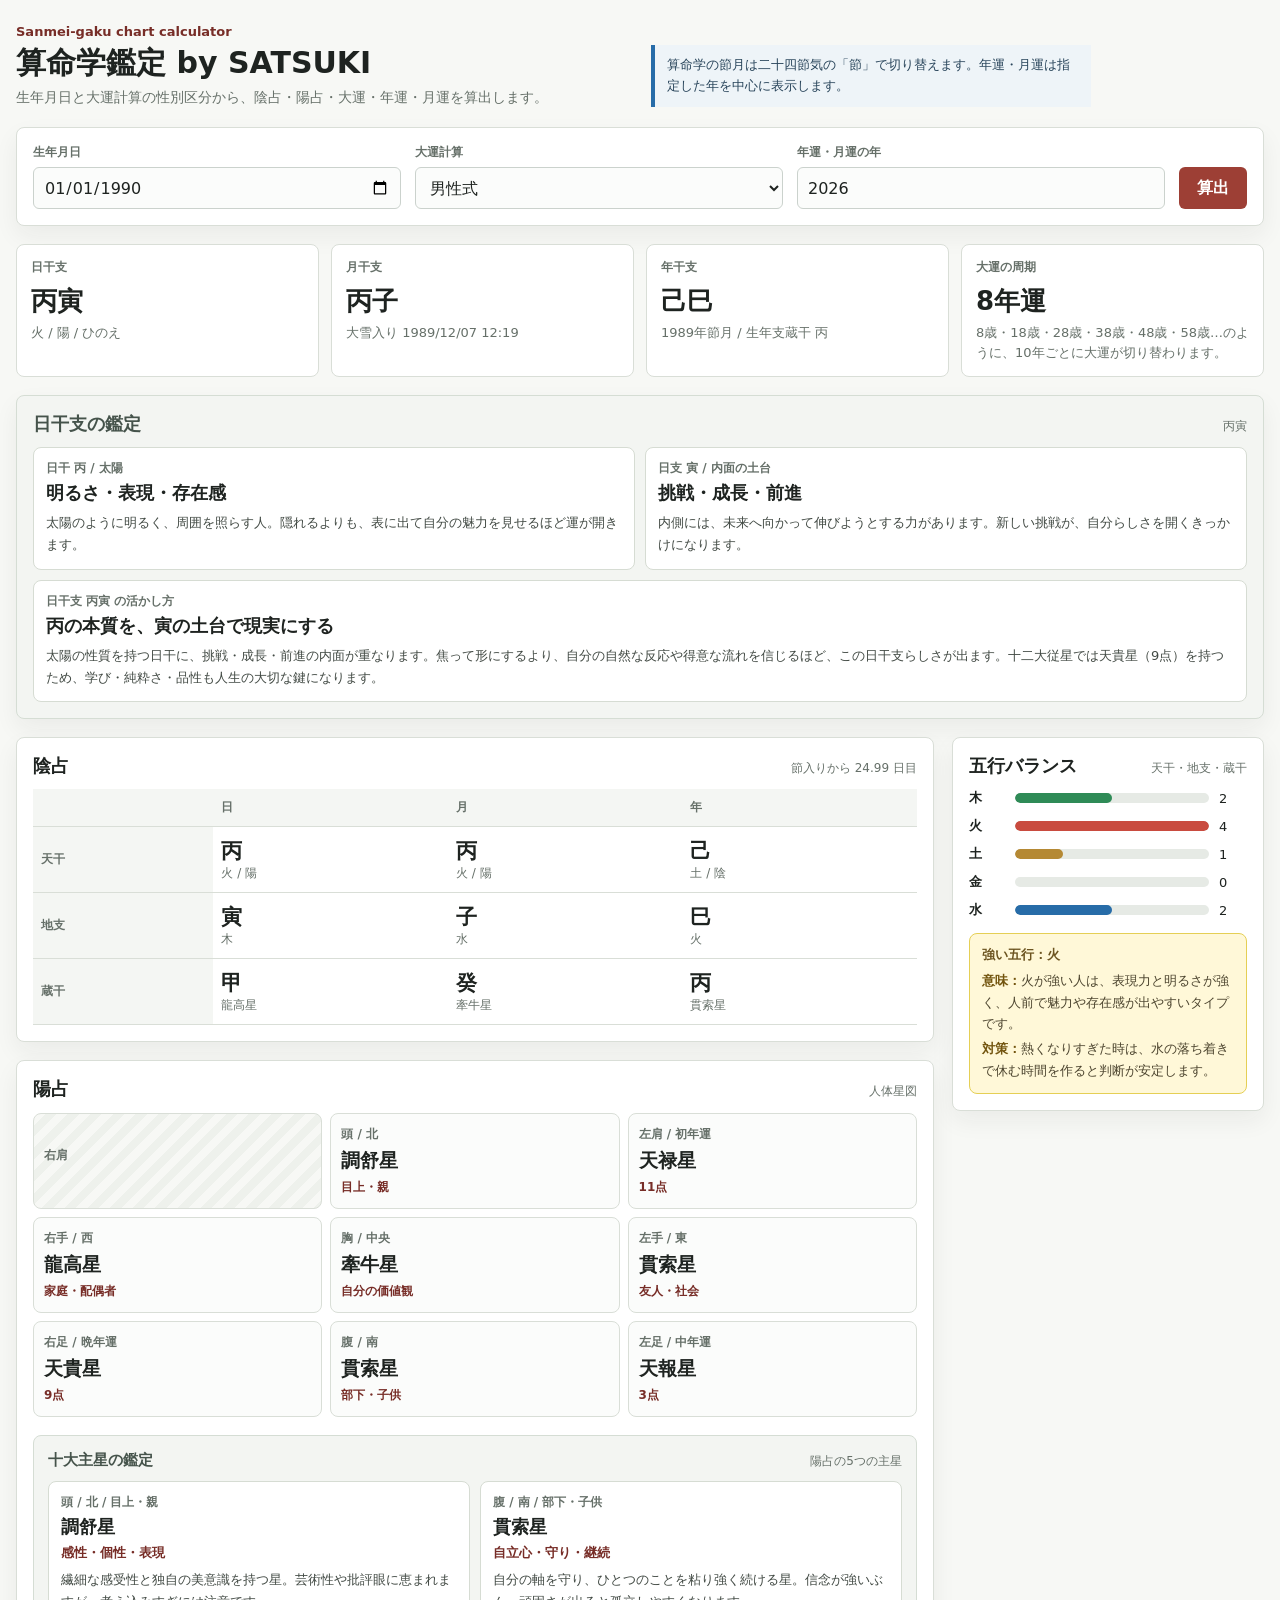
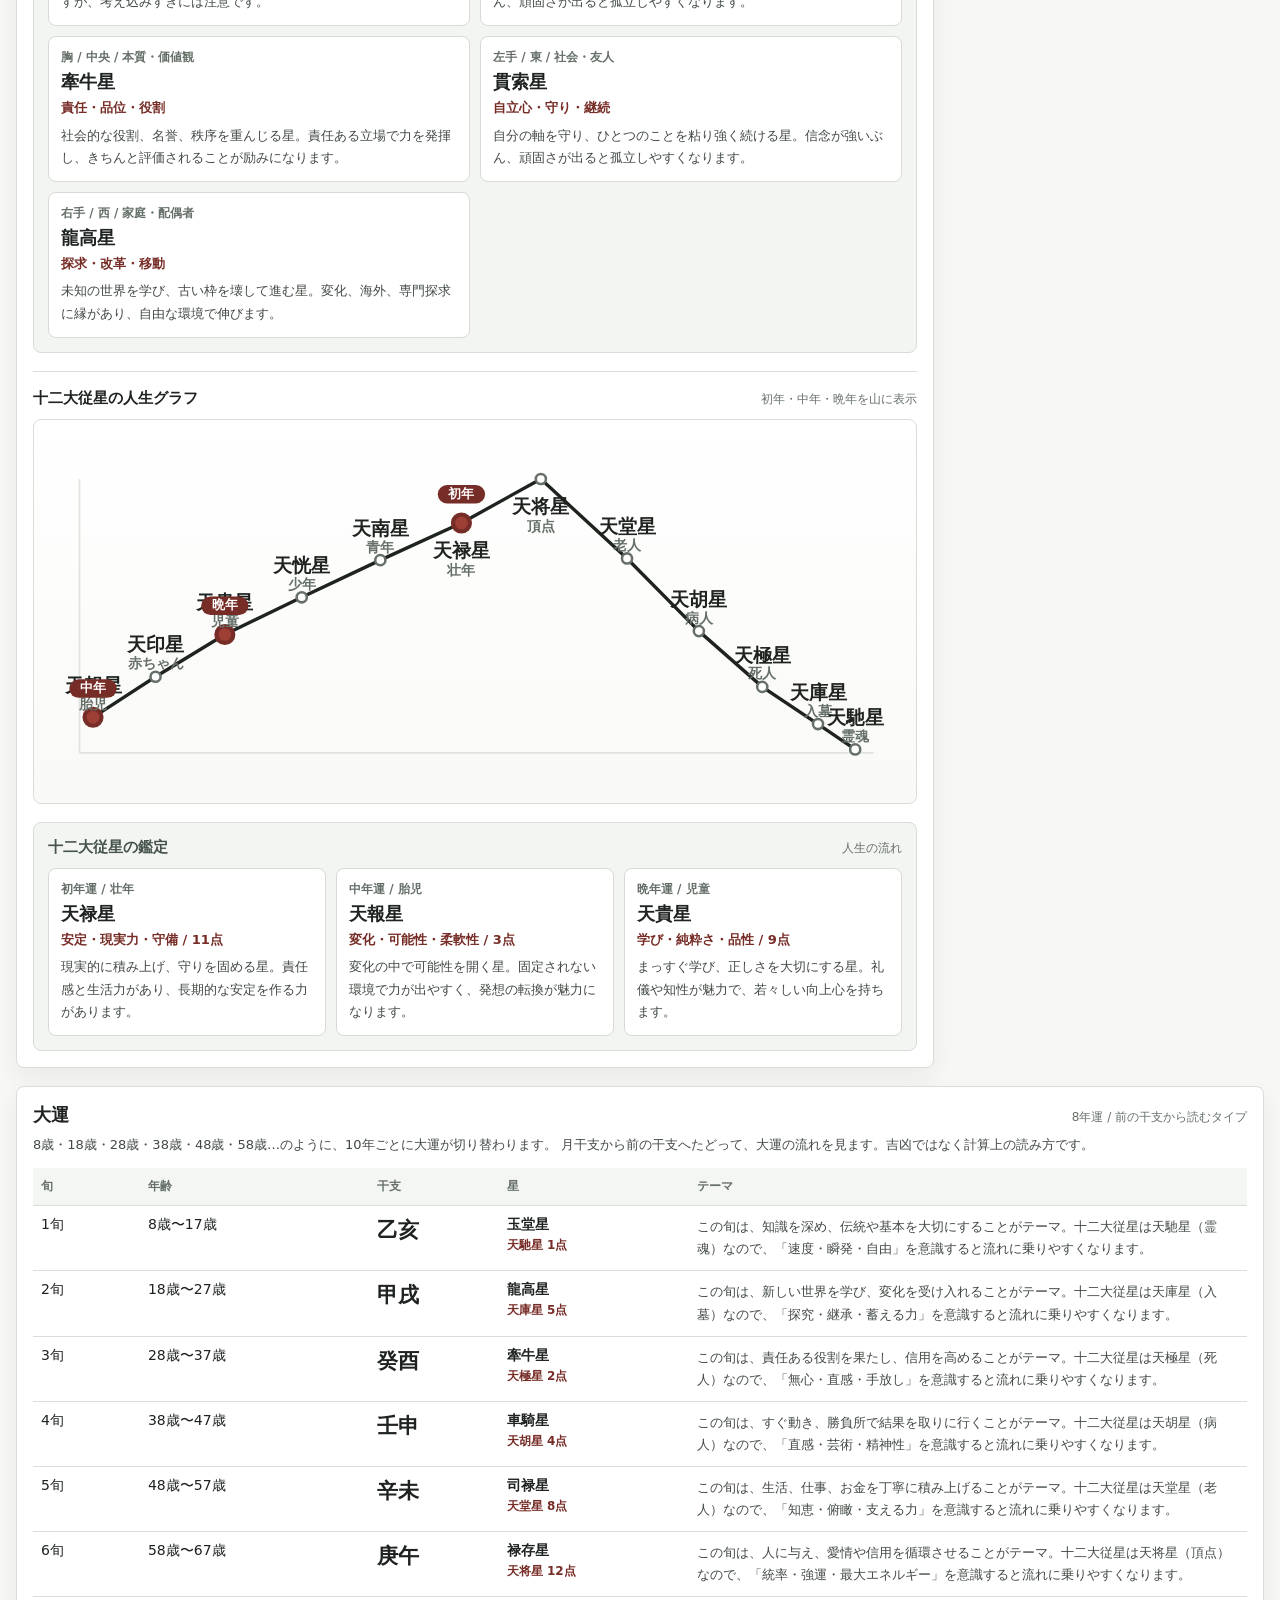
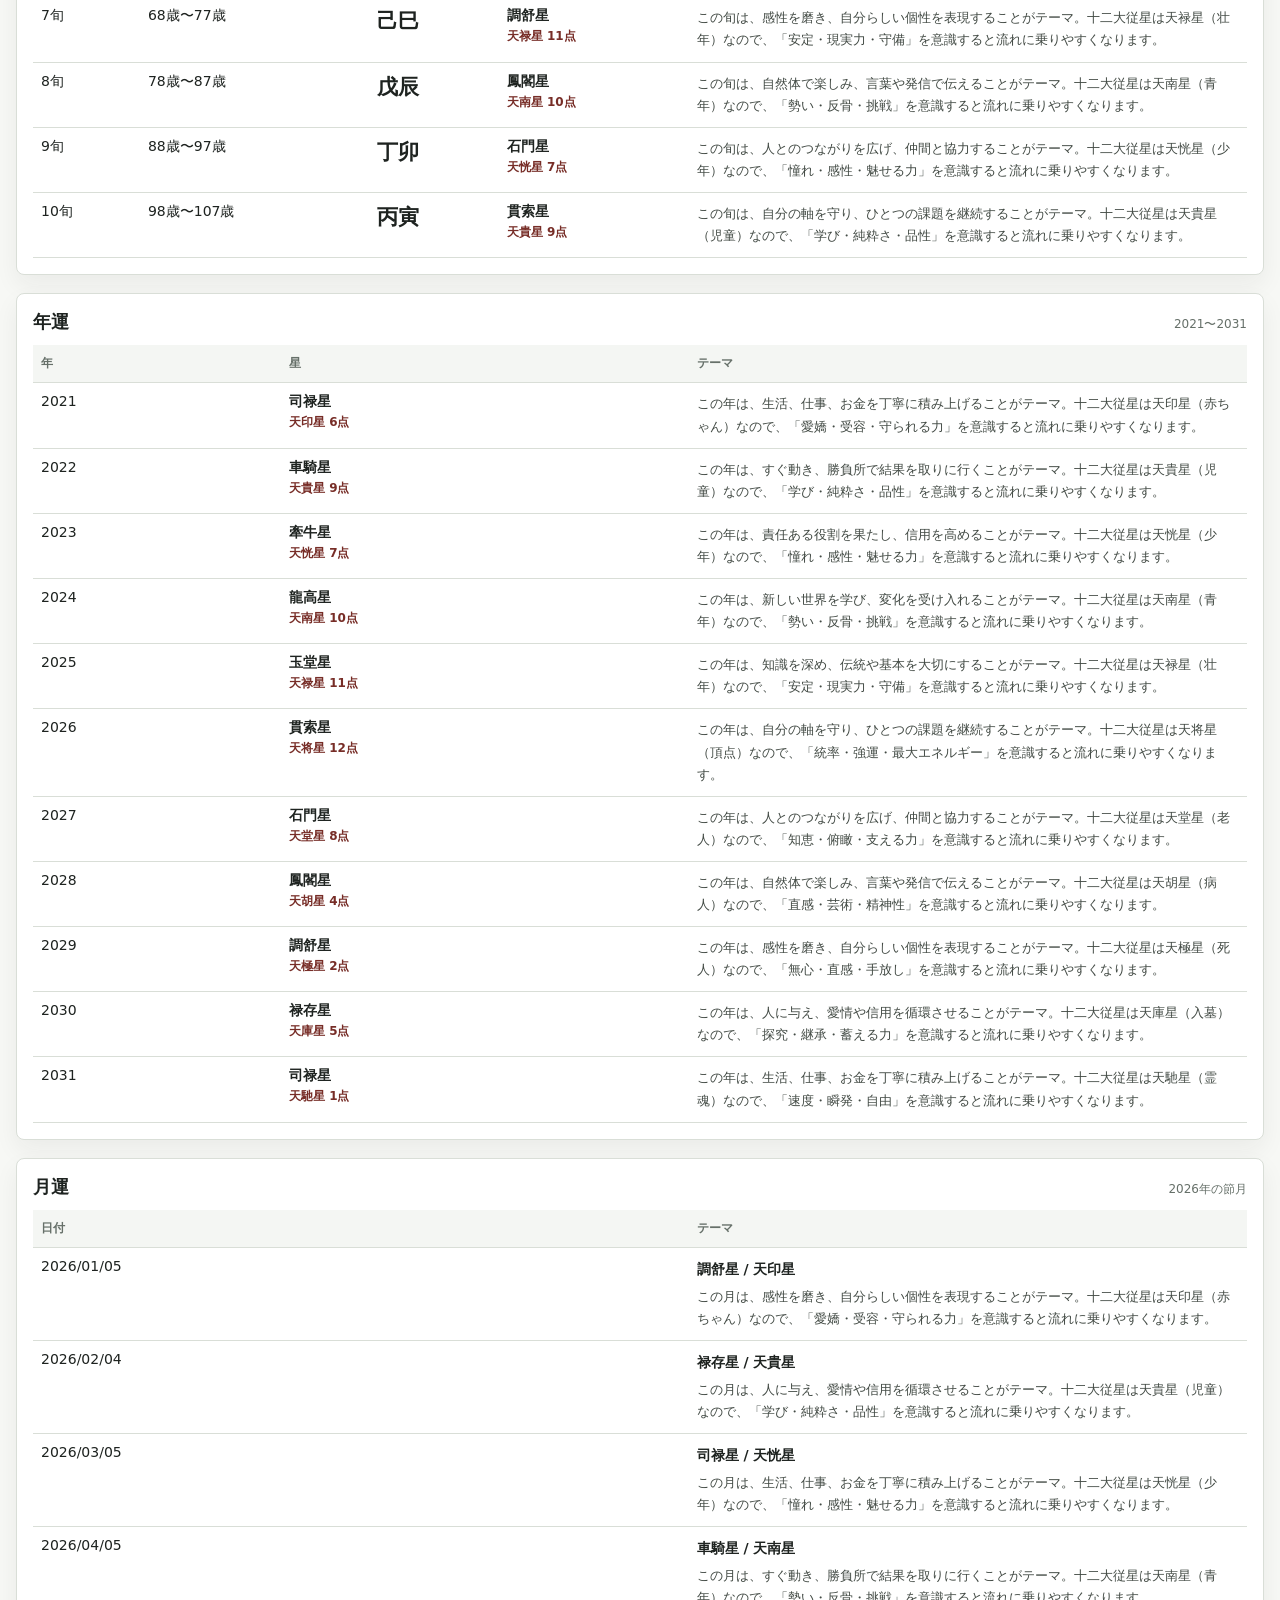
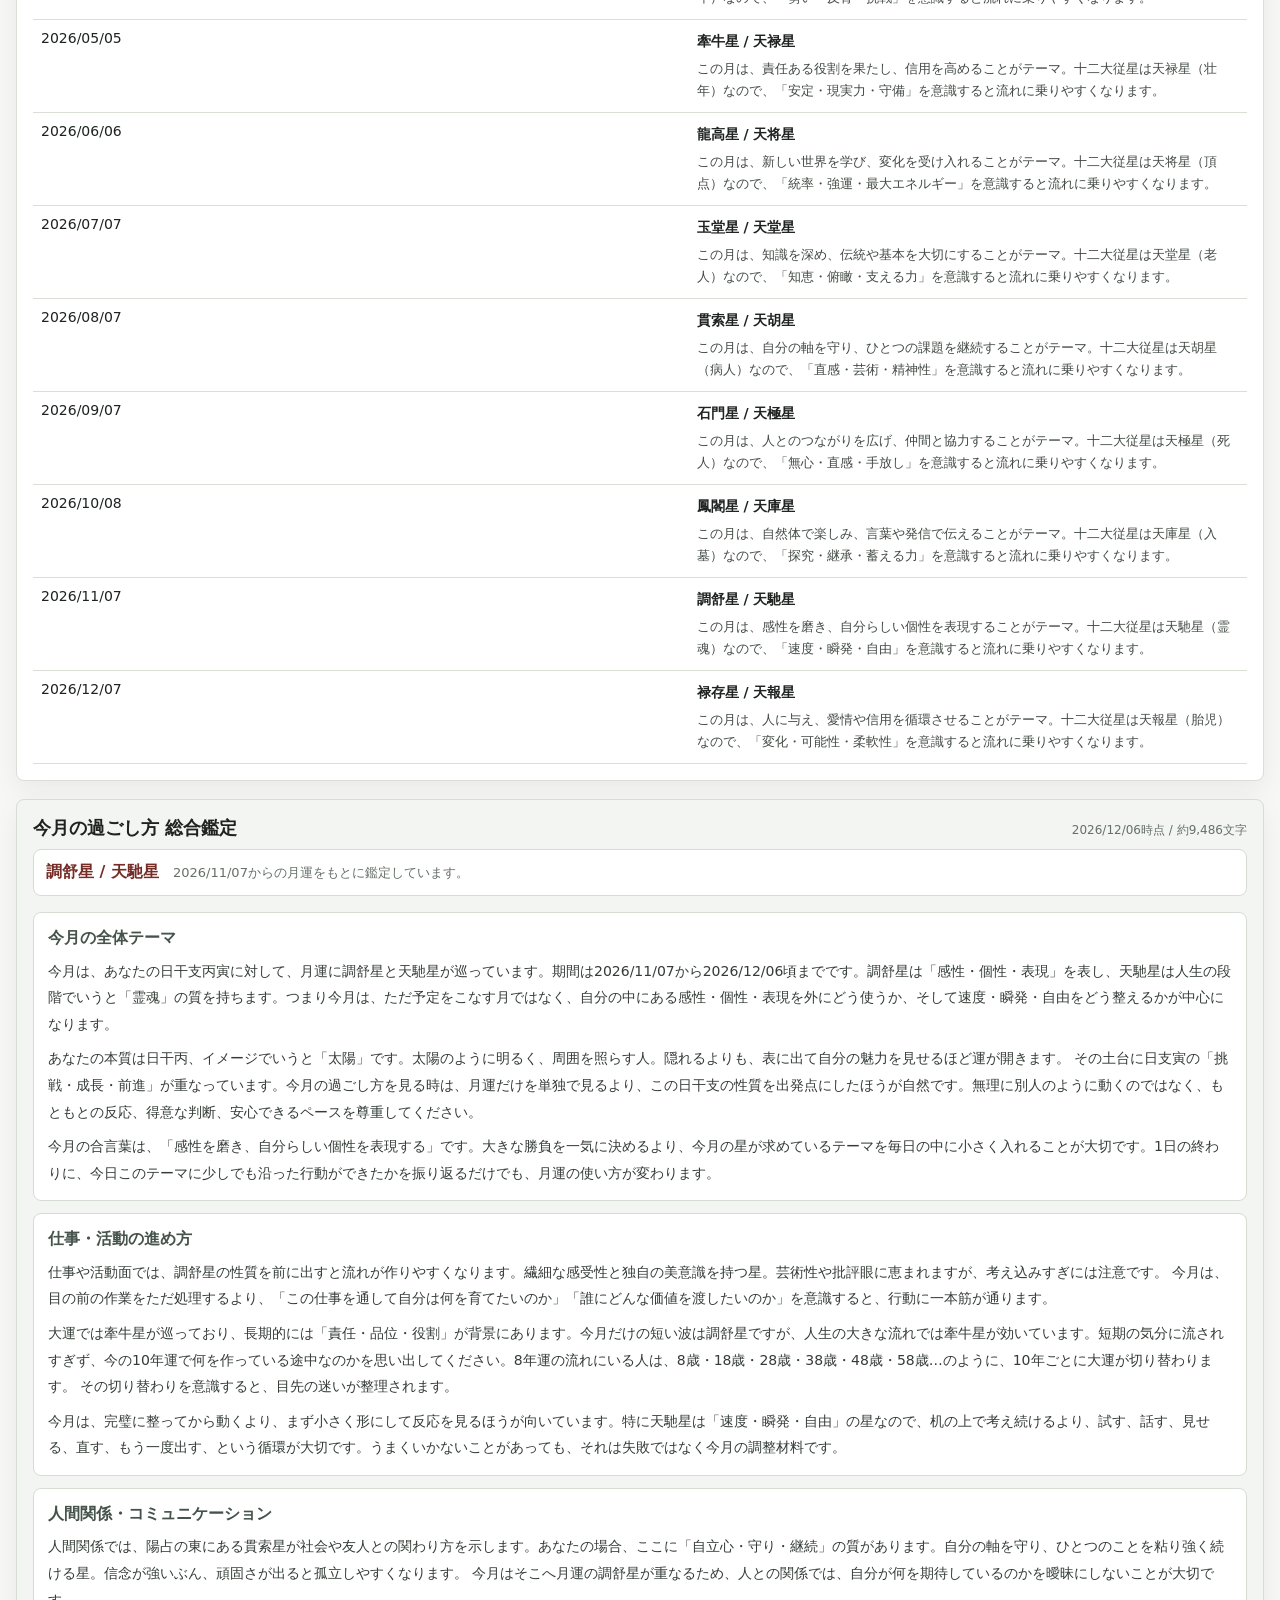
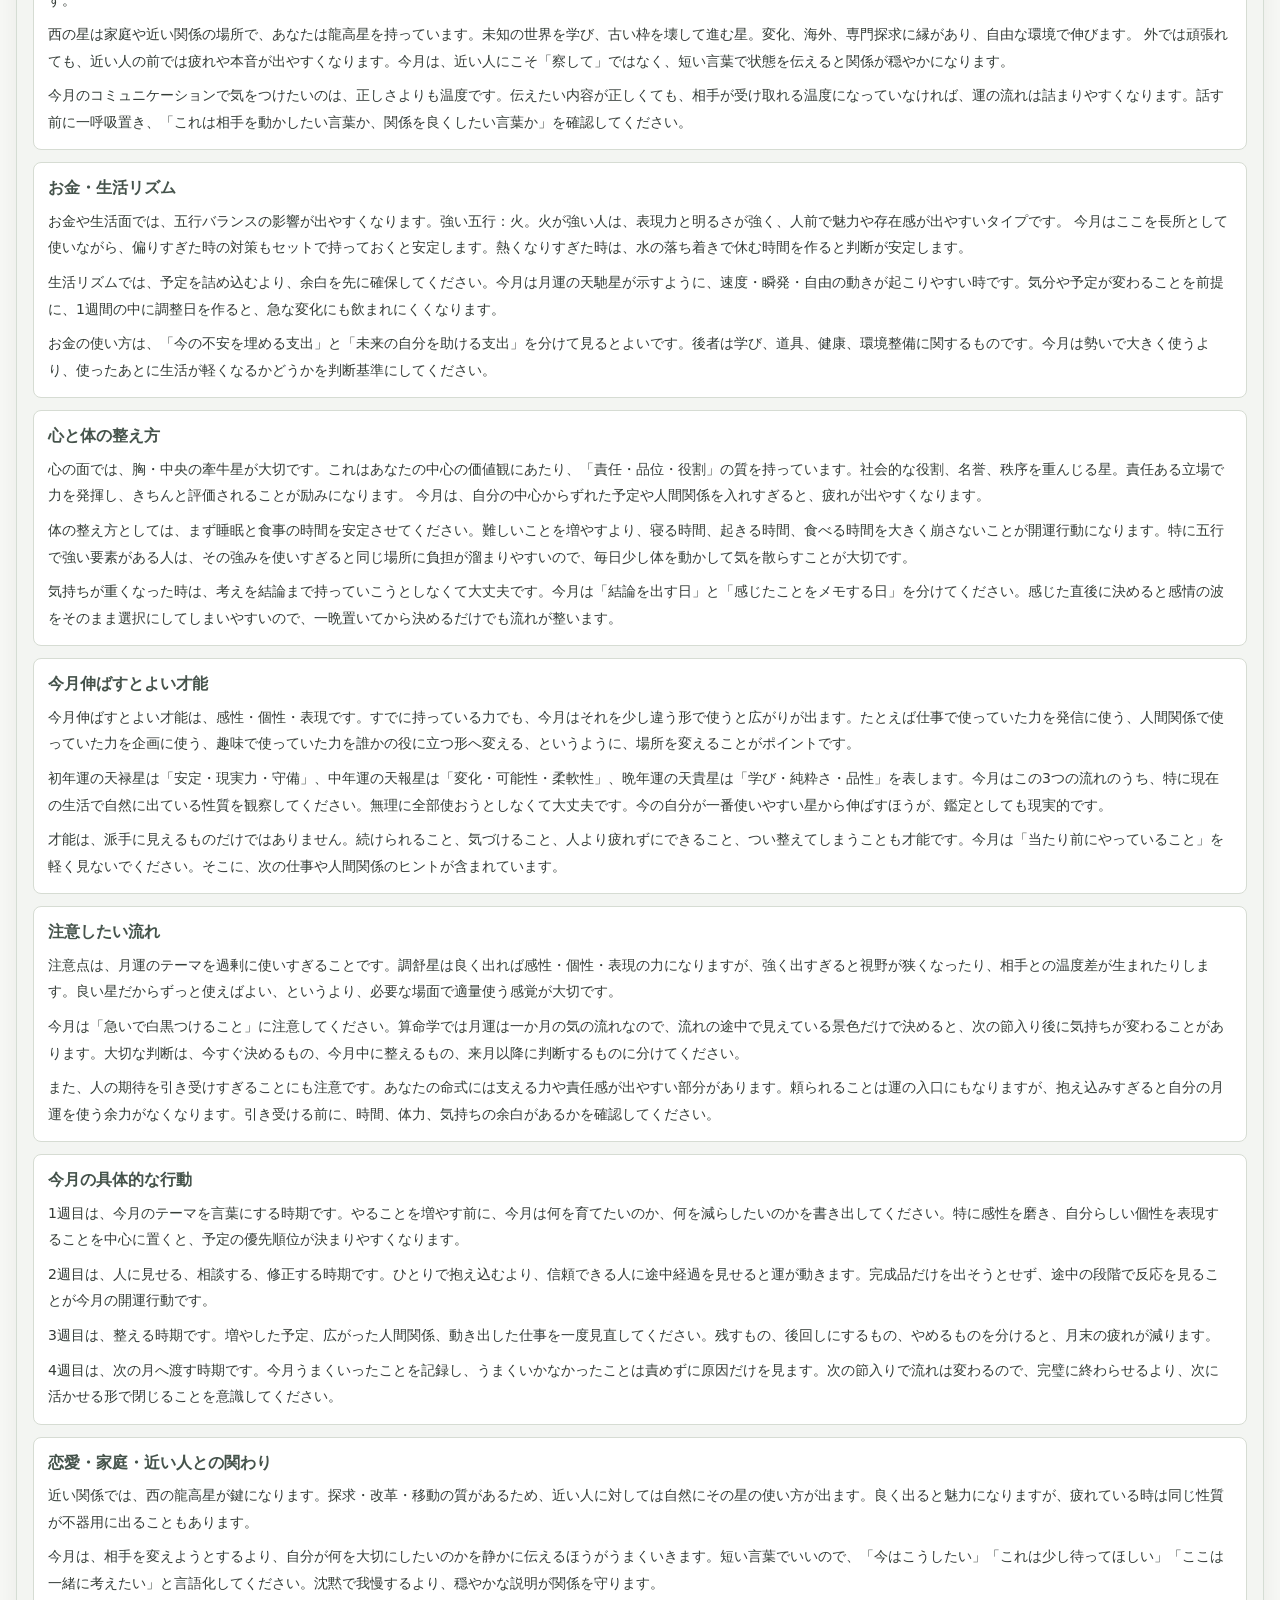
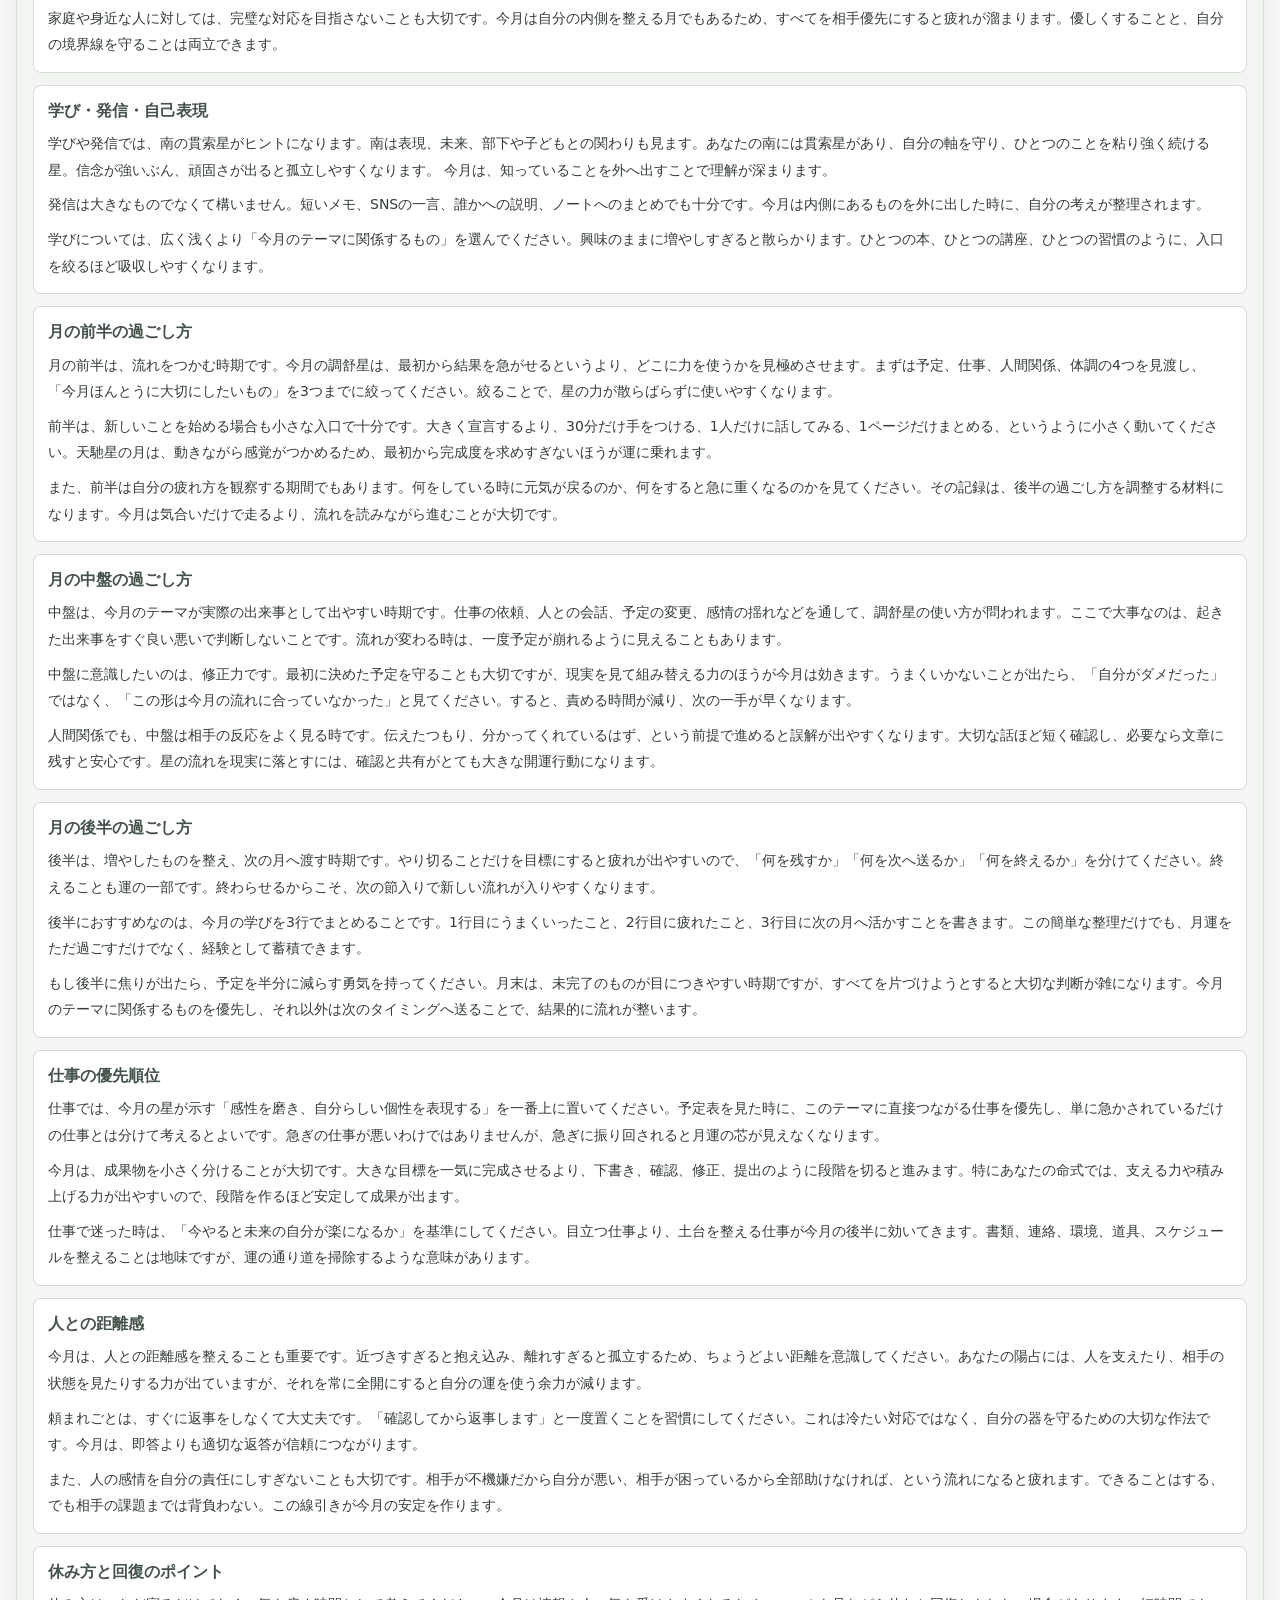
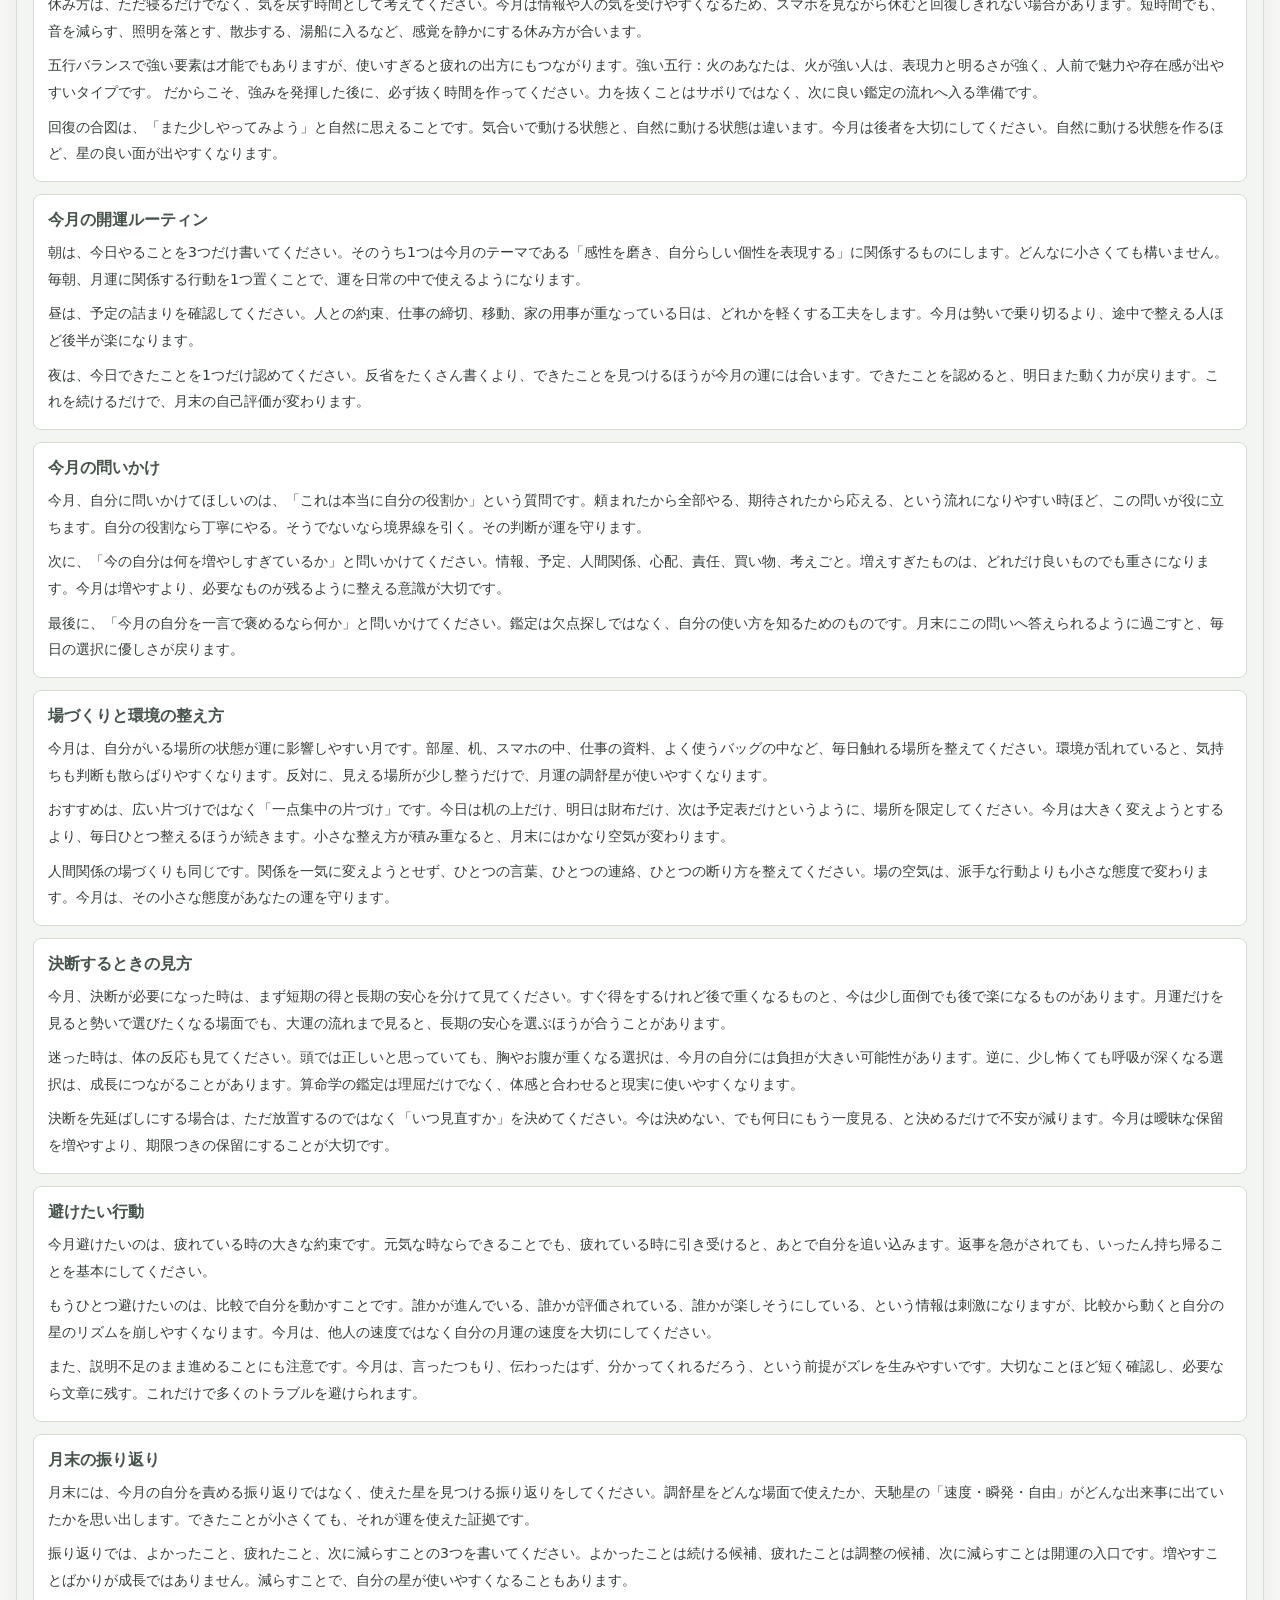
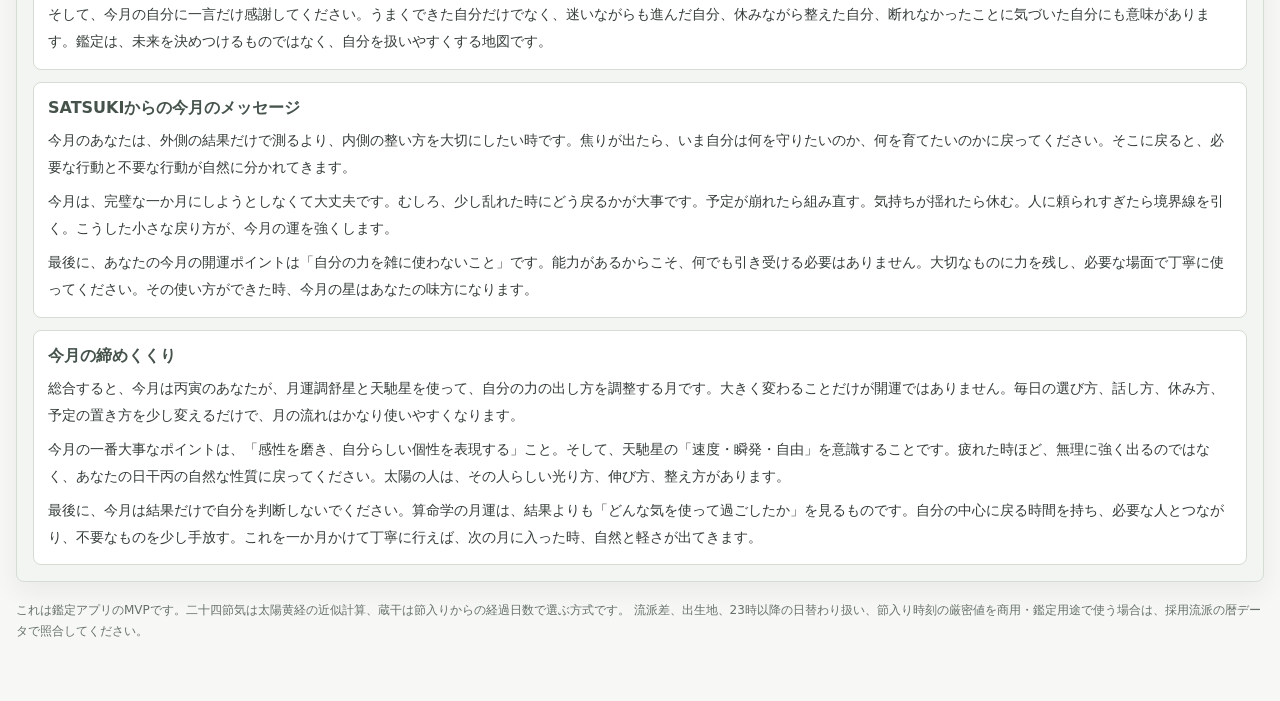
==== index.html @ 043b84ba "Add files via upload" ====
<!doctype html>
<html lang="ja">
<head>
  <meta charset="utf-8">
  <meta name="viewport" content="width=device-width, initial-scale=1">
  <title>算命学鑑定 by SATSUKI</title>
  <link rel="stylesheet" href="./styles.css">
</head>
<body>
  <main class="app-shell">
    <header class="topbar">
      <div>
        <p class="eyebrow">Sanmei-gaku chart calculator</p>
        <h1>算命学鑑定 by SATSUKI</h1>
        <p class="subcopy">生年月日と大運計算の性別区分から、陰占・陽占・大運・年運・月運を算出します。</p>
      </div>
      <div class="formula-note">
        算命学の節月は二十四節気の「節」で切り替えます。年運・月運は指定した年を中心に表示します。
      </div>
    </header>

    <form class="input-panel" id="chartForm">
      <label class="field">
        <span>生年月日</span>
        <input id="birthDate" type="date" required>
      </label>
      <label class="field">
        <span>大運計算</span>
        <select id="gender">
          <option value="male">男性式</option>
          <option value="female">女性式</option>
        </select>
      </label>
      <label class="field">
        <span>年運・月運の年</span>
        <input id="targetYear" type="number" min="1900" max="2100" step="1">
      </label>
      <button type="submit">算出</button>
    </form>

    <p class="error" id="errorBox"></p>

    <section class="summary-grid" id="summary"></section>
    <section class="panel day-reading-panel" id="dayReadingPanel"></section>

    <div class="workspace">
      <div class="stack">
        <section class="panel" id="yinPanel"></section>
        <section class="panel" id="yangPanel"></section>
      </div>

      <div class="stack">
        <section class="panel" id="balancePanel"></section>
      </div>
    </div>

    <div class="luck-sections">
      <section class="panel" id="bigLuckPanel"></section>
      <section class="panel" id="yearLuckPanel"></section>
      <section class="panel" id="monthLuckPanel"></section>
      <section class="panel monthly-guide-panel" id="monthlyGuidePanel"></section>
    </div>

    <p class="disclaimer">
      これは鑑定アプリのMVPです。二十四節気は太陽黄経の近似計算、蔵干は節入りからの経過日数で選ぶ方式です。
      流派差、出生地、23時以降の日替わり扱い、節入り時刻の厳密値を商用・鑑定用途で使う場合は、採用流派の暦データで照合してください。
    </p>
  </main>

  <script src="./sanmeigaku.js"></script>
  <script>
    const $ = (selector) => document.querySelector(selector);
    const api = window.SanmeiGaku;

    function setDefaults() {
      const now = api.toJstParts(new Date());
      $("#birthDate").value = "1990-01-01";
      $("#targetYear").value = String(now.year);
    }

    function starText(lifeStar) {
      return `${lifeStar.name} ${lifeStar.energy}点`;
    }

    const TEN_STAR_READING = {
      貫索星: {
        words: "自立心・守り・継続",
        text: "自分の軸を守り、ひとつのことを粘り強く続ける星。信念が強いぶん、頑固さが出ると孤立しやすくなります。"
      },
      石門星: {
        words: "仲間・協調・社交",
        text: "人と組み、場をまとめ、横のつながりを広げる星。協調性が魅力ですが、周囲に合わせすぎると本音が薄くなります。"
      },
      鳳閣星: {
        words: "自然体・伝達・楽しみ",
        text: "無理なく表現し、明るく伝える星。食、言葉、遊び心に縁があり、自然体でいるほど魅力が伝わります。"
      },
      調舒星: {
        words: "感性・個性・表現",
        text: "繊細な感受性と独自の美意識を持つ星。芸術性や批評眼に恵まれますが、考え込みすぎには注意です。"
      },
      禄存星: {
        words: "愛情・奉仕・引力",
        text: "人を惹きつけ、面倒を見て、豊かさを循環させる星。与える力が大きいぶん、抱え込みすぎないことが大切です。"
      },
      司禄星: {
        words: "蓄積・家庭・堅実",
        text: "日々の積み重ねで信用と財を作る星。家庭性、準備力、管理力に優れ、安定した土台作りに向きます。"
      },
      車騎星: {
        words: "行動・勝負・実行",
        text: "すぐ動き、戦い、結果を取りに行く星。決断力と突破力がありますが、急ぎすぎると衝突が増えます。"
      },
      牽牛星: {
        words: "責任・品位・役割",
        text: "社会的な役割、名誉、秩序を重んじる星。責任ある立場で力を発揮し、きちんと評価されることが励みになります。"
      },
      龍高星: {
        words: "探求・改革・移動",
        text: "未知の世界を学び、古い枠を壊して進む星。変化、海外、専門探求に縁があり、自由な環境で伸びます。"
      },
      玉堂星: {
        words: "知性・伝統・学問",
        text: "知識を吸収し、守り、教える星。伝統や資格、学問に強く、落ち着いて考えるほど判断が冴えます。"
      }
    };

    const LIFE_STAGE_READING = {
      天報星: {
        stage: "胎児",
        words: "変化・可能性・柔軟性",
        text: "変化の中で可能性を開く星。固定されない環境で力が出やすく、発想の転換が魅力になります。"
      },
      天印星: {
        stage: "赤ちゃん",
        words: "愛嬌・受容・守られる力",
        text: "人から助けられ、可愛がられる星。素直さと受け取る力があり、周囲の愛情を引き出します。"
      },
      天貴星: {
        stage: "児童",
        words: "学び・純粋さ・品性",
        text: "まっすぐ学び、正しさを大切にする星。礼儀や知性が魅力で、若々しい向上心を持ちます。"
      },
      天恍星: {
        stage: "少年",
        words: "憧れ・感性・魅せる力",
        text: "感性が華やかで、人を惹きつける星。外の世界への憧れが強く、表現や美意識に向きます。"
      },
      天南星: {
        stage: "青年",
        words: "勢い・反骨・挑戦",
        text: "前に出て挑む若いエネルギーの星。言葉も行動も強くなりやすく、勝負所で存在感を出します。"
      },
      天禄星: {
        stage: "壮年",
        words: "安定・現実力・守備",
        text: "現実的に積み上げ、守りを固める星。責任感と生活力があり、長期的な安定を作る力があります。"
      },
      天将星: {
        stage: "頂点",
        words: "統率・強運・最大エネルギー",
        text: "十二大従星の中で最も強いエネルギーの星。大きな役割を背負うほど力が出て、リーダー性が開きます。"
      },
      天堂星: {
        stage: "老人",
        words: "知恵・俯瞰・支える力",
        text: "経験を活かして静かに支える星。相談役、調整役、後見のような立場で味わい深い力を発揮します。"
      },
      天胡星: {
        stage: "病人",
        words: "直感・芸術・精神性",
        text: "鋭い感性と精神性を持つ星。目に見えないものを感じ取る力があり、創作や癒しの分野に向きます。"
      },
      天極星: {
        stage: "死人",
        words: "無心・直感・手放し",
        text: "執着を手放し、無心で受け取る星。現実の欲より感覚が先に立ち、独特のひらめきがあります。"
      },
      天庫星: {
        stage: "入墓",
        words: "探究・継承・蓄える力",
        text: "深く掘り下げ、守り、残す星。先祖、伝統、専門性に縁があり、ひとつのテーマを長く追えます。"
      },
      天馳星: {
        stage: "霊魂",
        words: "速度・瞬発・自由",
        text: "軽やかに動き、瞬間で力を出す星。スピード感と直感が強く、止まらず動くことで運が開きます。"
      }
    };

    const LIFE_GRAPH_POINTS = [
      { name: "天報星", x: 58, y: 340 },
      { name: "天印星", x: 132, y: 292 },
      { name: "天貴星", x: 214, y: 242 },
      { name: "天恍星", x: 305, y: 198 },
      { name: "天南星", x: 398, y: 154 },
      { name: "天禄星", x: 494, y: 110 },
      { name: "天将星", x: 588, y: 58 },
      { name: "天堂星", x: 690, y: 152 },
      { name: "天胡星", x: 775, y: 238 },
      { name: "天極星", x: 850, y: 304 },
      { name: "天庫星", x: 916, y: 348 },
      { name: "天馳星", x: 960, y: 378 }
    ];

    const DAY_STEM_READING = {
      甲: {
        image: "大樹",
        words: "まっすぐ・成長・信念",
        text: "大きな木のように、時間をかけてまっすぐ伸びる人。筋を通す力があり、目標が定まるほど強くなります。"
      },
      乙: {
        image: "草花",
        words: "柔軟・調和・美意識",
        text: "草花のようにしなやかで、人や環境に合わせながら伸びる人。柔らかさの中に、折れない芯があります。"
      },
      丙: {
        image: "太陽",
        words: "明るさ・表現・存在感",
        text: "太陽のように明るく、周囲を照らす人。隠れるよりも、表に出て自分の魅力を見せるほど運が開きます。"
      },
      丁: {
        image: "灯火",
        words: "感性・集中・繊細さ",
        text: "灯火のように、ひとつの対象を深く照らす人。繊細な感性と集中力があり、磨くほど専門性になります。"
      },
      戊: {
        image: "山",
        words: "安定・包容力・信頼",
        text: "山のようにどっしり構える人。人を受け止める器があり、信頼を積み上げることで存在感が増します。"
      },
      己: {
        image: "田畑",
        words: "育成・現実感覚・面倒見",
        text: "田畑のように、人や物事を育てる人。日常を整え、目の前のことを丁寧に耕すほど成果につながります。"
      },
      庚: {
        image: "鉄・刀",
        words: "決断・行動・突破力",
        text: "鍛えられるほど強くなる鉄の人。決断力と行動力があり、厳しい環境でこそ本来の強さが出ます。"
      },
      辛: {
        image: "宝石",
        words: "美意識・品位・完成度",
        text: "宝石のように、磨かれるほど輝く人。品の良さ、こだわり、完成度への意識が大きな魅力です。"
      },
      壬: {
        image: "海",
        words: "自由・知恵・スケール",
        text: "海のように大きく流れる人。自由な発想と広い視野を持ち、変化の中で道を見つけていきます。"
      },
      癸: {
        image: "雨・雫",
        words: "知性・観察・浸透力",
        text: "雨のように静かに浸透する人。観察力と知性があり、急がず積み重ねることで大きな力になります。"
      }
    };

    const DAY_BRANCH_READING = {
      子: { words: "始まり・知恵・直感", text: "内側には、物事の始まりを感じ取る鋭さがあります。情報、学び、ひらめきを大切にすると流れが生まれます。" },
      丑: { words: "蓄積・粘り・準備", text: "内側には、じっくり蓄えて形にする力があります。焦らず続けるほど、後から大きな成果になります。" },
      寅: { words: "挑戦・成長・前進", text: "内側には、未来へ向かって伸びようとする力があります。新しい挑戦が、自分らしさを開くきっかけになります。" },
      卯: { words: "調和・交流・広がり", text: "内側には、人と自然につながる柔らかさがあります。言葉、紹介、交流からチャンスが広がります。" },
      辰: { words: "理想・変化・スケール", text: "内側には、大きな理想と変化を起こす力があります。現実を整えながら夢を形にすると強くなります。" },
      巳: { words: "探究・情熱・集中", text: "内側には、深く知りたい、極めたいという熱があります。専門性を持つほど魅力と説得力が増します。" },
      午: { words: "表現・勢い・華やかさ", text: "内側には、明るく打ち出す力があります。思いを表現し、人前で動くことで運が動きます。" },
      未: { words: "育成・情・まとめる力", text: "内側には、人や場を育てる温かさがあります。時間をかけて関係や環境を整えることが得意です。" },
      申: { words: "工夫・実務・スピード", text: "内側には、状況を読み、器用に動く力があります。工夫と改善を重ねることで結果につながります。" },
      酉: { words: "美意識・完成・選別", text: "内側には、磨き上げて完成させる感覚があります。不要なものを削ぎ落とすほど魅力が際立ちます。" },
      戌: { words: "信念・守り・責任", text: "内側には、大切なものを守り抜く強さがあります。責任を引き受ける場面で信頼が高まります。" },
      亥: { words: "直感・深さ・精神性", text: "内側には、見えない流れを感じ取る深さがあります。感覚を信じ、深く学ぶことで道が開きます。" }
    };

    const TEN_STAR_THEME = {
      貫索星: "自分の軸を守り、ひとつの課題を継続する",
      石門星: "人とのつながりを広げ、仲間と協力する",
      鳳閣星: "自然体で楽しみ、言葉や発信で伝える",
      調舒星: "感性を磨き、自分らしい個性を表現する",
      禄存星: "人に与え、愛情や信用を循環させる",
      司禄星: "生活、仕事、お金を丁寧に積み上げる",
      車騎星: "すぐ動き、勝負所で結果を取りに行く",
      牽牛星: "責任ある役割を果たし、信用を高める",
      龍高星: "新しい世界を学び、変化を受け入れる",
      玉堂星: "知識を深め、伝統や基本を大切にする"
    };

    const ELEMENT_BALANCE_READING = {
      木: {
        meaning: "木が強い人は、成長意欲と前へ伸びる力が強く、理想や目標に向かって進めます。",
        action: "対策：急ぎすぎず、金の整理力を使って優先順位を絞ると成果がまとまります。"
      },
      火: {
        meaning: "火が強い人は、表現力と明るさが強く、人前で魅力や存在感が出やすいタイプです。",
        action: "対策：熱くなりすぎた時は、水の落ち着きで休む時間を作ると判断が安定します。"
      },
      土: {
        meaning: "土が強い人は、安定感・責任感・面倒見が強く、人や場を支える力があります。",
        action: "対策：抱え込みやすいので、予定を小分けにし、相談や軽い運動で気を流してください。"
      },
      金: {
        meaning: "金が強い人は、決断力と美意識が強く、物事を整えたり磨き上げたりする力があります。",
        action: "対策：厳しくなりすぎた時は、火の温かさを意識して言葉を柔らかくすると伝わります。"
      },
      水: {
        meaning: "水が強い人は、知性と柔軟性が強く、情報を集めて流れを読む力があります。",
        action: "対策：考えすぎる時は、土の現実感覚で期限と行動を決めると前に進めます。"
      }
    };

    function readingFor(starName) {
      return TEN_STAR_READING[starName] || LIFE_STAGE_READING[starName] || { words: "", text: "" };
    }

    function balanceReading(chart) {
      const entries = Object.entries(chart.balance);
      const max = Math.max(...entries.map(([, value]) => value));
      const strongest = entries.filter(([, value]) => value === max).map(([element]) => element);
      const main = strongest[0];
      const reading = ELEMENT_BALANCE_READING[main];

      if (strongest.length > 1) {
        return {
          title: `強い五行：${strongest.join("・")}`,
          meaning: `${strongest.join("・")}が強めに出ています。複数の性質が前に出るため、状況によって魅力の出方が変わります。`,
          action: "対策：一番疲れやすい場面を観察し、休む・整理する・人に任せるなど、流れを詰まらせない工夫をしてください。"
        };
      }

      return {
        title: `強い五行：${main}`,
        meaning: reading.meaning,
        action: reading.action
      };
    }

    function themeForLuck(luck, scope) {
      const scopeLabel = {
        decade: "この旬",
        year: "この年",
        month: "この月"
      }[scope];
      const tenTheme = TEN_STAR_THEME[luck.tenStar];
      const life = LIFE_STAGE_READING[luck.lifeStar.name];

      return `${scopeLabel}は、${tenTheme}ことがテーマ。十二大従星は${luck.lifeStar.name}（${life.stage}）なので、「${life.words}」を意識すると流れに乗りやすくなります。`;
    }

    function luckFromPillar(chart, pillar) {
      return {
        ...pillar,
        tenStar: api.tenStar(chart.day.stem, pillar.stem),
        lifeStar: api.lifeStar(chart.day.stem, pillar.branch)
      };
    }

    function activeBigLuck(chart, now) {
      const age = Math.max(0, (now - chart.birthDate) / (365.2425 * 24 * 60 * 60 * 1000));
      return chart.bigLuck.find((luck) => age >= luck.startAge && age < luck.endAge) || chart.bigLuck[0];
    }

    function currentLuckContext(chart) {
      const now = new Date();
      const month = luckFromPillar(chart, api.monthPillarForDate(now));
      const year = luckFromPillar(chart, api.yearPillarForDate(now));
      const big = activeBigLuck(chart, now);
      const balance = balanceReading(chart);
      return {
        now,
        month,
        year,
        big,
        balance,
        dayStem: DAY_STEM_READING[chart.day.stem],
        dayBranch: DAY_BRANCH_READING[chart.day.branch],
        monthTen: TEN_STAR_READING[month.tenStar],
        monthLife: LIFE_STAGE_READING[month.lifeStar.name],
        yearTen: TEN_STAR_READING[year.tenStar],
        bigTen: TEN_STAR_READING[big.tenStar],
        centerTen: TEN_STAR_READING[chart.yang.center],
        eastTen: TEN_STAR_READING[chart.yang.east],
        westTen: TEN_STAR_READING[chart.yang.west],
        southTen: TEN_STAR_READING[chart.yang.south],
        northTen: TEN_STAR_READING[chart.yang.north],
        laterLife: LIFE_STAGE_READING[chart.yang.later.name],
        middleLife: LIFE_STAGE_READING[chart.yang.middle.name],
        earlyLife: LIFE_STAGE_READING[chart.yang.early.name]
      };
    }

    function guideParagraph(title, body) {
      return `
        <section class="guide-section">
          <h3>${title}</h3>
          ${body.map((text) => `<p>${text}</p>`).join("")}
        </section>
      `;
    }

    function monthlyGuideText(chart) {
      const ctx = currentLuckContext(chart);
      const monthStart = api.formatJst(ctx.month.start, false);
      const monthEnd = ctx.month.end ? api.formatJst(new Date(ctx.month.end.getTime() - 24 * 60 * 60 * 1000), false) : "";
      const cycle = bigLuckCycle(chart);
      const sections = [
        guideParagraph("今月の全体テーマ", [
          `今月は、あなたの日干支${chart.day.label}に対して、月運に${ctx.month.tenStar}と${ctx.month.lifeStar.name}が巡っています。期間は${monthStart}${monthEnd ? `から${monthEnd}頃まで` : "から次の節入りまで"}です。${ctx.month.tenStar}は「${ctx.monthTen.words}」を表し、${ctx.month.lifeStar.name}は人生の段階でいうと「${ctx.monthLife.stage}」の質を持ちます。つまり今月は、ただ予定をこなす月ではなく、自分の中にある${ctx.monthTen.words}を外にどう使うか、そして${ctx.monthLife.words}をどう整えるかが中心になります。`,
          `あなたの本質は日干${chart.day.stem}、イメージでいうと「${ctx.dayStem.image}」です。${ctx.dayStem.text} その土台に日支${chart.day.branch}の「${ctx.dayBranch.words}」が重なっています。今月の過ごし方を見る時は、月運だけを単独で見るより、この日干支の性質を出発点にしたほうが自然です。無理に別人のように動くのではなく、もともとの反応、得意な判断、安心できるペースを尊重してください。`,
          `今月の合言葉は、「${TEN_STAR_THEME[ctx.month.tenStar]}」です。大きな勝負を一気に決めるより、今月の星が求めているテーマを毎日の中に小さく入れることが大切です。1日の終わりに、今日このテーマに少しでも沿った行動ができたかを振り返るだけでも、月運の使い方が変わります。`
        ]),
        guideParagraph("仕事・活動の進め方", [
          `仕事や活動面では、${ctx.month.tenStar}の性質を前に出すと流れが作りやすくなります。${ctx.monthTen.text} 今月は、目の前の作業をただ処理するより、「この仕事を通して自分は何を育てたいのか」「誰にどんな価値を渡したいのか」を意識すると、行動に一本筋が通ります。`,
          `大運では${ctx.big.tenStar}が巡っており、長期的には「${ctx.bigTen.words}」が背景にあります。今月だけの短い波は${ctx.month.tenStar}ですが、人生の大きな流れでは${ctx.big.tenStar}が効いています。短期の気分に流されすぎず、今の10年運で何を作っている途中なのかを思い出してください。${cycle.label}の流れにいる人は、${cycle.text} その切り替わりを意識すると、目先の迷いが整理されます。`,
          `今月は、完璧に整ってから動くより、まず小さく形にして反応を見るほうが向いています。特に${ctx.month.lifeStar.name}は「${ctx.monthLife.words}」の星なので、机の上で考え続けるより、試す、話す、見せる、直す、もう一度出す、という循環が大切です。うまくいかないことがあっても、それは失敗ではなく今月の調整材料です。`
        ]),
        guideParagraph("人間関係・コミュニケーション", [
          `人間関係では、陽占の東にある${chart.yang.east}が社会や友人との関わり方を示します。あなたの場合、ここに「${ctx.eastTen.words}」の質があります。${ctx.eastTen.text} 今月はそこへ月運の${ctx.month.tenStar}が重なるため、人との関係では、自分が何を期待しているのかを曖昧にしないことが大切です。`,
          `西の星は家庭や近い関係の場所で、あなたは${chart.yang.west}を持っています。${ctx.westTen.text} 外では頑張れても、近い人の前では疲れや本音が出やすくなります。今月は、近い人にこそ「察して」ではなく、短い言葉で状態を伝えると関係が穏やかになります。`,
          `今月のコミュニケーションで気をつけたいのは、正しさよりも温度です。伝えたい内容が正しくても、相手が受け取れる温度になっていなければ、運の流れは詰まりやすくなります。話す前に一呼吸置き、「これは相手を動かしたい言葉か、関係を良くしたい言葉か」を確認してください。`
        ]),
        guideParagraph("お金・生活リズム", [
          `お金や生活面では、五行バランスの影響が出やすくなります。${ctx.balance.title}。${ctx.balance.meaning} 今月はここを長所として使いながら、偏りすぎた時の対策もセットで持っておくと安定します。${ctx.balance.action.replace(/^対策：/, "")}`,
          `生活リズムでは、予定を詰め込むより、余白を先に確保してください。今月は月運の${ctx.month.lifeStar.name}が示すように、${ctx.monthLife.words}の動きが起こりやすい時です。気分や予定が変わることを前提に、1週間の中に調整日を作ると、急な変化にも飲まれにくくなります。`,
          `お金の使い方は、「今の不安を埋める支出」と「未来の自分を助ける支出」を分けて見るとよいです。後者は学び、道具、健康、環境整備に関するものです。今月は勢いで大きく使うより、使ったあとに生活が軽くなるかどうかを判断基準にしてください。`
        ]),
        guideParagraph("心と体の整え方", [
          `心の面では、胸・中央の${chart.yang.center}が大切です。これはあなたの中心の価値観にあたり、「${ctx.centerTen.words}」の質を持っています。${ctx.centerTen.text} 今月は、自分の中心からずれた予定や人間関係を入れすぎると、疲れが出やすくなります。`,
          `体の整え方としては、まず睡眠と食事の時間を安定させてください。難しいことを増やすより、寝る時間、起きる時間、食べる時間を大きく崩さないことが開運行動になります。特に五行で強い要素がある人は、その強みを使いすぎると同じ場所に負担が溜まりやすいので、毎日少し体を動かして気を散らすことが大切です。`,
          `気持ちが重くなった時は、考えを結論まで持っていこうとしなくて大丈夫です。今月は「結論を出す日」と「感じたことをメモする日」を分けてください。感じた直後に決めると感情の波をそのまま選択にしてしまいやすいので、一晩置いてから決めるだけでも流れが整います。`
        ]),
        guideParagraph("今月伸ばすとよい才能", [
          `今月伸ばすとよい才能は、${ctx.monthTen.words}です。すでに持っている力でも、今月はそれを少し違う形で使うと広がりが出ます。たとえば仕事で使っていた力を発信に使う、人間関係で使っていた力を企画に使う、趣味で使っていた力を誰かの役に立つ形へ変える、というように、場所を変えることがポイントです。`,
          `初年運の${chart.yang.early.name}は「${ctx.earlyLife.words}」、中年運の${chart.yang.middle.name}は「${ctx.middleLife.words}」、晩年運の${chart.yang.later.name}は「${ctx.laterLife.words}」を表します。今月はこの3つの流れのうち、特に現在の生活で自然に出ている性質を観察してください。無理に全部使おうとしなくて大丈夫です。今の自分が一番使いやすい星から伸ばすほうが、鑑定としても現実的です。`,
          `才能は、派手に見えるものだけではありません。続けられること、気づけること、人より疲れずにできること、つい整えてしまうことも才能です。今月は「当たり前にやっていること」を軽く見ないでください。そこに、次の仕事や人間関係のヒントが含まれています。`
        ]),
        guideParagraph("注意したい流れ", [
          `注意点は、月運のテーマを過剰に使いすぎることです。${ctx.month.tenStar}は良く出れば${ctx.monthTen.words}の力になりますが、強く出すぎると視野が狭くなったり、相手との温度差が生まれたりします。良い星だからずっと使えばよい、というより、必要な場面で適量使う感覚が大切です。`,
          `今月は「急いで白黒つけること」に注意してください。算命学では月運は一か月の気の流れなので、流れの途中で見えている景色だけで決めると、次の節入り後に気持ちが変わることがあります。大切な判断は、今すぐ決めるもの、今月中に整えるもの、来月以降に判断するものに分けてください。`,
          `また、人の期待を引き受けすぎることにも注意です。あなたの命式には支える力や責任感が出やすい部分があります。頼られることは運の入口にもなりますが、抱え込みすぎると自分の月運を使う余力がなくなります。引き受ける前に、時間、体力、気持ちの余白があるかを確認してください。`
        ]),
        guideParagraph("今月の具体的な行動", [
          `1週目は、今月のテーマを言葉にする時期です。やることを増やす前に、今月は何を育てたいのか、何を減らしたいのかを書き出してください。特に${TEN_STAR_THEME[ctx.month.tenStar]}ことを中心に置くと、予定の優先順位が決まりやすくなります。`,
          `2週目は、人に見せる、相談する、修正する時期です。ひとりで抱え込むより、信頼できる人に途中経過を見せると運が動きます。完成品だけを出そうとせず、途中の段階で反応を見ることが今月の開運行動です。`,
          `3週目は、整える時期です。増やした予定、広がった人間関係、動き出した仕事を一度見直してください。残すもの、後回しにするもの、やめるものを分けると、月末の疲れが減ります。`,
          `4週目は、次の月へ渡す時期です。今月うまくいったことを記録し、うまくいかなかったことは責めずに原因だけを見ます。次の節入りで流れは変わるので、完璧に終わらせるより、次に活かせる形で閉じることを意識してください。`
        ]),
        guideParagraph("恋愛・家庭・近い人との関わり", [
          `近い関係では、西の${chart.yang.west}が鍵になります。${ctx.westTen.words}の質があるため、近い人に対しては自然にその星の使い方が出ます。良く出ると魅力になりますが、疲れている時は同じ性質が不器用に出ることもあります。`,
          `今月は、相手を変えようとするより、自分が何を大切にしたいのかを静かに伝えるほうがうまくいきます。短い言葉でいいので、「今はこうしたい」「これは少し待ってほしい」「ここは一緒に考えたい」と言語化してください。沈黙で我慢するより、穏やかな説明が関係を守ります。`,
          `家庭や身近な人に対しては、完璧な対応を目指さないことも大切です。今月は自分の内側を整える月でもあるため、すべてを相手優先にすると疲れが溜まります。優しくすることと、自分の境界線を守ることは両立できます。`
        ]),
        guideParagraph("学び・発信・自己表現", [
          `学びや発信では、南の${chart.yang.south}がヒントになります。南は表現、未来、部下や子どもとの関わりも見ます。あなたの南には${chart.yang.south}があり、${ctx.southTen.text} 今月は、知っていることを外へ出すことで理解が深まります。`,
          `発信は大きなものでなくて構いません。短いメモ、SNSの一言、誰かへの説明、ノートへのまとめでも十分です。今月は内側にあるものを外に出した時に、自分の考えが整理されます。`,
          `学びについては、広く浅くより「今月のテーマに関係するもの」を選んでください。興味のままに増やしすぎると散らかります。ひとつの本、ひとつの講座、ひとつの習慣のように、入口を絞るほど吸収しやすくなります。`
        ]),
        guideParagraph("月の前半の過ごし方", [
          `月の前半は、流れをつかむ時期です。今月の${ctx.month.tenStar}は、最初から結果を急がせるというより、どこに力を使うかを見極めさせます。まずは予定、仕事、人間関係、体調の4つを見渡し、「今月ほんとうに大切にしたいもの」を3つまでに絞ってください。絞ることで、星の力が散らばらずに使いやすくなります。`,
          `前半は、新しいことを始める場合も小さな入口で十分です。大きく宣言するより、30分だけ手をつける、1人だけに話してみる、1ページだけまとめる、というように小さく動いてください。${ctx.month.lifeStar.name}の月は、動きながら感覚がつかめるため、最初から完成度を求めすぎないほうが運に乗れます。`,
          `また、前半は自分の疲れ方を観察する期間でもあります。何をしている時に元気が戻るのか、何をすると急に重くなるのかを見てください。その記録は、後半の過ごし方を調整する材料になります。今月は気合いだけで走るより、流れを読みながら進むことが大切です。`
        ]),
        guideParagraph("月の中盤の過ごし方", [
          `中盤は、今月のテーマが実際の出来事として出やすい時期です。仕事の依頼、人との会話、予定の変更、感情の揺れなどを通して、${ctx.month.tenStar}の使い方が問われます。ここで大事なのは、起きた出来事をすぐ良い悪いで判断しないことです。流れが変わる時は、一度予定が崩れるように見えることもあります。`,
          `中盤に意識したいのは、修正力です。最初に決めた予定を守ることも大切ですが、現実を見て組み替える力のほうが今月は効きます。うまくいかないことが出たら、「自分がダメだった」ではなく、「この形は今月の流れに合っていなかった」と見てください。すると、責める時間が減り、次の一手が早くなります。`,
          `人間関係でも、中盤は相手の反応をよく見る時です。伝えたつもり、分かってくれているはず、という前提で進めると誤解が出やすくなります。大切な話ほど短く確認し、必要なら文章に残すと安心です。星の流れを現実に落とすには、確認と共有がとても大きな開運行動になります。`
        ]),
        guideParagraph("月の後半の過ごし方", [
          `後半は、増やしたものを整え、次の月へ渡す時期です。やり切ることだけを目標にすると疲れが出やすいので、「何を残すか」「何を次へ送るか」「何を終えるか」を分けてください。終えることも運の一部です。終わらせるからこそ、次の節入りで新しい流れが入りやすくなります。`,
          `後半におすすめなのは、今月の学びを3行でまとめることです。1行目にうまくいったこと、2行目に疲れたこと、3行目に次の月へ活かすことを書きます。この簡単な整理だけでも、月運をただ過ごすだけでなく、経験として蓄積できます。`,
          `もし後半に焦りが出たら、予定を半分に減らす勇気を持ってください。月末は、未完了のものが目につきやすい時期ですが、すべてを片づけようとすると大切な判断が雑になります。今月のテーマに関係するものを優先し、それ以外は次のタイミングへ送ることで、結果的に流れが整います。`
        ]),
        guideParagraph("仕事の優先順位", [
          `仕事では、今月の星が示す「${TEN_STAR_THEME[ctx.month.tenStar]}」を一番上に置いてください。予定表を見た時に、このテーマに直接つながる仕事を優先し、単に急かされているだけの仕事とは分けて考えるとよいです。急ぎの仕事が悪いわけではありませんが、急ぎに振り回されると月運の芯が見えなくなります。`,
          `今月は、成果物を小さく分けることが大切です。大きな目標を一気に完成させるより、下書き、確認、修正、提出のように段階を切ると進みます。特にあなたの命式では、支える力や積み上げる力が出やすいので、段階を作るほど安定して成果が出ます。`,
          `仕事で迷った時は、「今やると未来の自分が楽になるか」を基準にしてください。目立つ仕事より、土台を整える仕事が今月の後半に効いてきます。書類、連絡、環境、道具、スケジュールを整えることは地味ですが、運の通り道を掃除するような意味があります。`
        ]),
        guideParagraph("人との距離感", [
          `今月は、人との距離感を整えることも重要です。近づきすぎると抱え込み、離れすぎると孤立するため、ちょうどよい距離を意識してください。あなたの陽占には、人を支えたり、相手の状態を見たりする力が出ていますが、それを常に全開にすると自分の運を使う余力が減ります。`,
          `頼まれごとは、すぐに返事をしなくて大丈夫です。「確認してから返事します」と一度置くことを習慣にしてください。これは冷たい対応ではなく、自分の器を守るための大切な作法です。今月は、即答よりも適切な返答が信頼につながります。`,
          `また、人の感情を自分の責任にしすぎないことも大切です。相手が不機嫌だから自分が悪い、相手が困っているから全部助けなければ、という流れになると疲れます。できることはする、でも相手の課題までは背負わない。この線引きが今月の安定を作ります。`
        ]),
        guideParagraph("休み方と回復のポイント", [
          `休み方は、ただ寝るだけでなく、気を戻す時間として考えてください。今月は情報や人の気を受けやすくなるため、スマホを見ながら休むと回復しきれない場合があります。短時間でも、音を減らす、照明を落とす、散歩する、湯船に入るなど、感覚を静かにする休み方が合います。`,
          `五行バランスで強い要素は才能でもありますが、使いすぎると疲れの出方にもつながります。${ctx.balance.title}のあなたは、${ctx.balance.meaning} だからこそ、強みを発揮した後に、必ず抜く時間を作ってください。力を抜くことはサボりではなく、次に良い鑑定の流れへ入る準備です。`,
          `回復の合図は、「また少しやってみよう」と自然に思えることです。気合いで動ける状態と、自然に動ける状態は違います。今月は後者を大切にしてください。自然に動ける状態を作るほど、星の良い面が出やすくなります。`
        ]),
        guideParagraph("今月の開運ルーティン", [
          `朝は、今日やることを3つだけ書いてください。そのうち1つは今月のテーマである「${TEN_STAR_THEME[ctx.month.tenStar]}」に関係するものにします。どんなに小さくても構いません。毎朝、月運に関係する行動を1つ置くことで、運を日常の中で使えるようになります。`,
          `昼は、予定の詰まりを確認してください。人との約束、仕事の締切、移動、家の用事が重なっている日は、どれかを軽くする工夫をします。今月は勢いで乗り切るより、途中で整える人ほど後半が楽になります。`,
          `夜は、今日できたことを1つだけ認めてください。反省をたくさん書くより、できたことを見つけるほうが今月の運には合います。できたことを認めると、明日また動く力が戻ります。これを続けるだけで、月末の自己評価が変わります。`
        ]),
        guideParagraph("今月の問いかけ", [
          `今月、自分に問いかけてほしいのは、「これは本当に自分の役割か」という質問です。頼まれたから全部やる、期待されたから応える、という流れになりやすい時ほど、この問いが役に立ちます。自分の役割なら丁寧にやる。そうでないなら境界線を引く。その判断が運を守ります。`,
          `次に、「今の自分は何を増やしすぎているか」と問いかけてください。情報、予定、人間関係、心配、責任、買い物、考えごと。増えすぎたものは、どれだけ良いものでも重さになります。今月は増やすより、必要なものが残るように整える意識が大切です。`,
          `最後に、「今月の自分を一言で褒めるなら何か」と問いかけてください。鑑定は欠点探しではなく、自分の使い方を知るためのものです。月末にこの問いへ答えられるように過ごすと、毎日の選択に優しさが戻ります。`
        ]),
        guideParagraph("場づくりと環境の整え方", [
          `今月は、自分がいる場所の状態が運に影響しやすい月です。部屋、机、スマホの中、仕事の資料、よく使うバッグの中など、毎日触れる場所を整えてください。環境が乱れていると、気持ちも判断も散らばりやすくなります。反対に、見える場所が少し整うだけで、月運の${ctx.month.tenStar}が使いやすくなります。`,
          `おすすめは、広い片づけではなく「一点集中の片づけ」です。今日は机の上だけ、明日は財布だけ、次は予定表だけというように、場所を限定してください。今月は大きく変えようとするより、毎日ひとつ整えるほうが続きます。小さな整え方が積み重なると、月末にはかなり空気が変わります。`,
          `人間関係の場づくりも同じです。関係を一気に変えようとせず、ひとつの言葉、ひとつの連絡、ひとつの断り方を整えてください。場の空気は、派手な行動よりも小さな態度で変わります。今月は、その小さな態度があなたの運を守ります。`
        ]),
        guideParagraph("決断するときの見方", [
          `今月、決断が必要になった時は、まず短期の得と長期の安心を分けて見てください。すぐ得をするけれど後で重くなるものと、今は少し面倒でも後で楽になるものがあります。月運だけを見ると勢いで選びたくなる場面でも、大運の流れまで見ると、長期の安心を選ぶほうが合うことがあります。`,
          `迷った時は、体の反応も見てください。頭では正しいと思っていても、胸やお腹が重くなる選択は、今月の自分には負担が大きい可能性があります。逆に、少し怖くても呼吸が深くなる選択は、成長につながることがあります。算命学の鑑定は理屈だけでなく、体感と合わせると現実に使いやすくなります。`,
          `決断を先延ばしにする場合は、ただ放置するのではなく「いつ見直すか」を決めてください。今は決めない、でも何日にもう一度見る、と決めるだけで不安が減ります。今月は曖昧な保留を増やすより、期限つきの保留にすることが大切です。`
        ]),
        guideParagraph("避けたい行動", [
          `今月避けたいのは、疲れている時の大きな約束です。元気な時ならできることでも、疲れている時に引き受けると、あとで自分を追い込みます。返事を急がされても、いったん持ち帰ることを基本にしてください。`,
          `もうひとつ避けたいのは、比較で自分を動かすことです。誰かが進んでいる、誰かが評価されている、誰かが楽しそうにしている、という情報は刺激になりますが、比較から動くと自分の星のリズムを崩しやすくなります。今月は、他人の速度ではなく自分の月運の速度を大切にしてください。`,
          `また、説明不足のまま進めることにも注意です。今月は、言ったつもり、伝わったはず、分かってくれるだろう、という前提がズレを生みやすいです。大切なことほど短く確認し、必要なら文章に残す。これだけで多くのトラブルを避けられます。`
        ]),
        guideParagraph("月末の振り返り", [
          `月末には、今月の自分を責める振り返りではなく、使えた星を見つける振り返りをしてください。${ctx.month.tenStar}をどんな場面で使えたか、${ctx.month.lifeStar.name}の「${ctx.monthLife.words}」がどんな出来事に出ていたかを思い出します。できたことが小さくても、それが運を使えた証拠です。`,
          `振り返りでは、よかったこと、疲れたこと、次に減らすことの3つを書いてください。よかったことは続ける候補、疲れたことは調整の候補、次に減らすことは開運の入口です。増やすことばかりが成長ではありません。減らすことで、自分の星が使いやすくなることもあります。`,
          `そして、今月の自分に一言だけ感謝してください。うまくできた自分だけでなく、迷いながらも進んだ自分、休みながら整えた自分、断れなかったことに気づいた自分にも意味があります。鑑定は、未来を決めつけるものではなく、自分を扱いやすくする地図です。`
        ]),
        guideParagraph("SATSUKIからの今月のメッセージ", [
          `今月のあなたは、外側の結果だけで測るより、内側の整い方を大切にしたい時です。焦りが出たら、いま自分は何を守りたいのか、何を育てたいのかに戻ってください。そこに戻ると、必要な行動と不要な行動が自然に分かれてきます。`,
          `今月は、完璧な一か月にしようとしなくて大丈夫です。むしろ、少し乱れた時にどう戻るかが大事です。予定が崩れたら組み直す。気持ちが揺れたら休む。人に頼られすぎたら境界線を引く。こうした小さな戻り方が、今月の運を強くします。`,
          `最後に、あなたの今月の開運ポイントは「自分の力を雑に使わないこと」です。能力があるからこそ、何でも引き受ける必要はありません。大切なものに力を残し、必要な場面で丁寧に使ってください。その使い方ができた時、今月の星はあなたの味方になります。`
        ]),
        guideParagraph("今月の締めくくり", [
          `総合すると、今月は${chart.day.label}のあなたが、月運${ctx.month.tenStar}と${ctx.month.lifeStar.name}を使って、自分の力の出し方を調整する月です。大きく変わることだけが開運ではありません。毎日の選び方、話し方、休み方、予定の置き方を少し変えるだけで、月の流れはかなり使いやすくなります。`,
          `今月の一番大事なポイントは、「${TEN_STAR_THEME[ctx.month.tenStar]}」こと。そして、${ctx.month.lifeStar.name}の「${ctx.monthLife.words}」を意識することです。疲れた時ほど、無理に強く出るのではなく、あなたの日干${chart.day.stem}の自然な性質に戻ってください。${ctx.dayStem.image}の人は、その人らしい光り方、伸び方、整え方があります。`,
          `最後に、今月は結果だけで自分を判断しないでください。算命学の月運は、結果よりも「どんな気を使って過ごしたか」を見るものです。自分の中心に戻る時間を持ち、必要な人とつながり、不要なものを少し手放す。これを一か月かけて丁寧に行えば、次の月に入った時、自然と軽さが出てきます。`
        ])
      ];

      return sections.join("");
    }

    function renderMonthlyGuide(chart) {
      const ctx = currentLuckContext(chart);
      const content = monthlyGuideText(chart);
      const plainLength = content.replace(/<[^>]+>/g, "").replace(/\s+/g, "").length;
      $("#monthlyGuidePanel").innerHTML = `
        <div class="panel-header">
          <h2>今月の過ごし方 総合鑑定</h2>
          <span class="meta">${api.formatJst(ctx.now, false)}時点 / 約${plainLength.toLocaleString()}文字</span>
        </div>
        <div class="monthly-guide-lead">
          <strong>${ctx.month.tenStar} / ${ctx.month.lifeStar.name}</strong>
          <span>${api.formatJst(ctx.month.start, false)}からの月運をもとに鑑定しています。</span>
        </div>
        <div class="guide-body">${content}</div>
      `;
    }

    function luckStars(luck) {
      return `
        <strong>${luck.tenStar}</strong>
        <span>${luck.lifeStar.name} ${luck.lifeStar.energy}点</span>
      `;
    }

    function bigLuckFlow(chart) {
      if (chart.direction === 1) {
        return {
          label: "次の干支から読むタイプ",
          note: "月干支から次の干支へ進めて、大運の流れを見ます。"
        };
      }
      return {
        label: "前の干支から読むタイプ",
        note: "月干支から前の干支へたどって、大運の流れを見ます。吉凶ではなく計算上の読み方です。"
      };
    }

    function bigLuckCycle(chart) {
      const cycleAge = Math.max(1, Math.floor(chart.startAge));
      const ages = Array.from({ length: 6 }, (_, index) => cycleAge + index * 10);
      return {
        age: cycleAge,
        label: `${cycleAge}年運`,
        ages,
        text: `${ages.map((age) => `${age}歳`).join("・")}…のように、10年ごとに大運が切り替わります。`
      };
    }

    function bigLuckAgeRange(chart, index) {
      const cycle = bigLuckCycle(chart);
      const start = cycle.age + index * 10;
      return `${start}歳〜${start + 9}歳`;
    }

    function renderDayPillarReading(chart) {
      const stem = DAY_STEM_READING[chart.day.stem];
      const branch = DAY_BRANCH_READING[chart.day.branch];
      const later = chart.yang.later;
      $("#dayReadingPanel").innerHTML = `
        <div class="panel-header">
          <h2>日干支の鑑定</h2>
          <span class="meta">${chart.day.label}</span>
        </div>
        <div class="day-reading-layout">
          <article class="reading-card">
            <div class="reading-meta">日干 ${chart.day.stem} / ${stem.image}</div>
            <h4>${stem.words}</h4>
            <p>${stem.text}</p>
          </article>
          <article class="reading-card">
            <div class="reading-meta">日支 ${chart.day.branch} / 内面の土台</div>
            <h4>${branch.words}</h4>
            <p>${branch.text}</p>
          </article>
          <article class="reading-card day-reading-main">
            <div class="reading-meta">日干支 ${chart.day.label} の活かし方</div>
            <h4>${chart.day.stem}の本質を、${chart.day.branch}の土台で現実にする</h4>
            <p>${stem.image}の性質を持つ日干に、${branch.words}の内面が重なります。焦って形にするより、自分の自然な反応や得意な流れを信じるほど、この日干支らしさが出ます。十二大従星では${later.name}（${later.energy}点）を持つため、${LIFE_STAGE_READING[later.name].words}も人生の大切な鍵になります。</p>
          </article>
        </div>
      `;
    }

    function renderTenStarReading(chart) {
      const positions = [
        { label: "頭 / 北", role: "目上・親", star: chart.yang.north },
        { label: "腹 / 南", role: "部下・子供", star: chart.yang.south },
        { label: "胸 / 中央", role: "本質・価値観", star: chart.yang.center },
        { label: "左手 / 東", role: "社会・友人", star: chart.yang.east },
        { label: "右手 / 西", role: "家庭・配偶者", star: chart.yang.west }
      ];

      return `
        <section class="reading-block reading-surface">
          <div class="subhead">
            <h3>十大主星の鑑定</h3>
            <span>陽占の5つの主星</span>
          </div>
          <div class="reading-grid">
            ${positions.map((item) => {
              const reading = readingFor(item.star);
              return `
                <article class="reading-card">
                  <div class="reading-meta">${item.label} / ${item.role}</div>
                  <h4>${item.star}</h4>
                  <strong>${reading.words}</strong>
                  <p>${reading.text}</p>
                </article>
              `;
            }).join("")}
          </div>
        </section>
      `;
    }

    function renderLifeGraph(chart) {
      const phases = [
        { label: "初年", star: chart.yang.early.name },
        { label: "中年", star: chart.yang.middle.name },
        { label: "晩年", star: chart.yang.later.name }
      ];
      const pointPath = LIFE_GRAPH_POINTS.map((point, index) => `${index === 0 ? "M" : "L"}${point.x},${point.y}`).join(" ");

      return `
        <section class="reading-block">
          <div class="subhead">
            <h3>十二大従星の人生グラフ</h3>
            <span>初年・中年・晩年を山に表示</span>
          </div>
          <div class="life-graph-wrap">
            <svg class="life-graph" viewBox="0 0 1020 430" role="img" aria-label="十二大従星の人生の山">
              <path class="graph-grid-line" d="M42 382 H982" />
              <path class="graph-grid-line" d="M42 58 V382" />
              <path class="mountain-line" d="${pointPath}" />
              ${LIFE_GRAPH_POINTS.map((point, index) => {
                const reading = LIFE_STAGE_READING[point.name];
                const matched = phases.filter((phase) => phase.star === point.name);
                const isTop = point.y < 130;
                const labelY = isTop ? point.y + 40 : point.y - 30;
                const stageY = isTop ? point.y + 62 : point.y - 10;
                return `
                  <g class="life-node ${matched.length ? "is-active" : ""}">
                    <circle cx="${point.x}" cy="${point.y}" r="${matched.length ? 10 : 6}"></circle>
                    <text class="life-star-name" x="${point.x}" y="${labelY}" text-anchor="middle">${point.name}${reading.energy ? "" : ""}</text>
                    <text class="life-stage-name" x="${point.x}" y="${stageY}" text-anchor="middle">${reading.stage}</text>
                    ${matched.map((phase, phaseIndex) => `
                      <g class="phase-tag">
                        <rect x="${point.x - 28}" y="${point.y - 45 - phaseIndex * 28}" width="56" height="22" rx="11"></rect>
                        <text x="${point.x}" y="${point.y - 30 - phaseIndex * 28}" text-anchor="middle">${phase.label}</text>
                      </g>
                    `).join("")}
                  </g>
                `;
              }).join("")}
            </svg>
          </div>
        </section>
      `;
    }

    function renderLifeStageReading(chart) {
      const stages = [
        { label: "初年運", star: chart.yang.early },
        { label: "中年運", star: chart.yang.middle },
        { label: "晩年運", star: chart.yang.later }
      ];

      return `
        <section class="reading-block reading-surface">
          <div class="subhead">
            <h3>十二大従星の鑑定</h3>
            <span>人生の流れ</span>
          </div>
          <div class="reading-grid life-reading-grid">
            ${stages.map((item) => {
              const reading = LIFE_STAGE_READING[item.star.name];
              return `
                <article class="reading-card">
                  <div class="reading-meta">${item.label} / ${reading.stage}</div>
                  <h4>${item.star.name}</h4>
                  <strong>${reading.words} / ${item.star.energy}点</strong>
                  <p>${reading.text}</p>
                </article>
              `;
            }).join("")}
          </div>
        </section>
      `;
    }

    function renderSummary(chart) {
      const flow = bigLuckFlow(chart);
      const cycle = bigLuckCycle(chart);
      $("#summary").innerHTML = [
        ["日干支", chart.day.label, `${chart.day.stemInfo.element} / ${chart.day.stemInfo.polarity} / ${chart.day.stemInfo.reading}`],
        ["月干支", chart.month.label, `${chart.month.section.name}入り ${api.formatJst(chart.month.start)}`],
        ["年干支", chart.year.label, `${chart.year.solarYear}年節月 / 生年支蔵干 ${chart.hidden.year}`],
        ["大運の周期", cycle.label, cycle.text]
      ].map(([label, value, detail]) => `
        <article class="summary-card">
          <div class="label">${label}</div>
          <div class="value">${value}</div>
          <div class="detail">${detail}</div>
        </article>
      `).join("");
    }

    function renderYin(chart) {
      $("#yinPanel").innerHTML = `
        <div class="panel-header">
          <h2>陰占</h2>
          <span class="meta">節入りから ${chart.elapsedDays.toFixed(2)} 日目</span>
        </div>
        <div class="table-wrap">
          <table>
            <thead>
              <tr><th></th><th>日</th><th>月</th><th>年</th></tr>
            </thead>
            <tbody>
              <tr>
                <th>天干</th>
                <td><span class="kan">${chart.day.stem}</span><div class="small">${chart.day.stemInfo.element} / ${chart.day.stemInfo.polarity}</div></td>
                <td><span class="kan">${chart.month.stem}</span><div class="small">${chart.month.stemInfo.element} / ${chart.month.stemInfo.polarity}</div></td>
                <td><span class="kan">${chart.year.stem}</span><div class="small">${chart.year.stemInfo.element} / ${chart.year.stemInfo.polarity}</div></td>
              </tr>
              <tr>
                <th>地支</th>
                <td><span class="kan">${chart.day.branch}</span><div class="small">${chart.day.branchInfo.element}</div></td>
                <td><span class="kan">${chart.month.branch}</span><div class="small">${chart.month.branchInfo.element}</div></td>
                <td><span class="kan">${chart.year.branch}</span><div class="small">${chart.year.branchInfo.element}</div></td>
              </tr>
              <tr>
                <th>蔵干</th>
                <td><span class="kan">${chart.hidden.day}</span><div class="small">${chart.yang.west}</div></td>
                <td><span class="kan">${chart.hidden.month}</span><div class="small">${chart.yang.center}</div></td>
                <td><span class="kan">${chart.hidden.year}</span><div class="small">${chart.yang.east}</div></td>
              </tr>
            </tbody>
          </table>
        </div>
      `;
    }

    function renderYang(chart) {
      const cells = [
        { place: "右肩", value: "", extra: "", empty: true },
        { place: "頭 / 北", value: chart.yang.north, extra: "目上・親" },
        { place: "左肩 / 初年運", value: chart.yang.early.name, extra: `${chart.yang.early.energy}点` },
        { place: "右手 / 西", value: chart.yang.west, extra: "家庭・配偶者" },
        { place: "胸 / 中央", value: chart.yang.center, extra: "自分の価値観" },
        { place: "左手 / 東", value: chart.yang.east, extra: "友人・社会" },
        { place: "右足 / 晩年運", value: chart.yang.later.name, extra: `${chart.yang.later.energy}点` },
        { place: "腹 / 南", value: chart.yang.south, extra: "部下・子供" },
        { place: "左足 / 中年運", value: chart.yang.middle.name, extra: `${chart.yang.middle.energy}点` }
      ];
      $("#yangPanel").innerHTML = `
        <div class="panel-header">
          <h2>陽占</h2>
          <span class="meta">人体星図</span>
        </div>
        <div class="yang-grid">
          ${cells.map((cell) => `
            <div class="yang-cell ${cell.empty ? "empty" : ""}">
              <div class="yang-place">${cell.place}</div>
              <div class="yang-star">${cell.value || " "}</div>
              <div class="energy">${cell.extra}</div>
            </div>
          `).join("")}
        </div>
        ${renderTenStarReading(chart)}
        ${renderLifeGraph(chart)}
        ${renderLifeStageReading(chart)}
      `;
    }

    function renderBalance(chart) {
      const max = Math.max(...Object.values(chart.balance), 1);
      const reading = balanceReading(chart);
      $("#balancePanel").innerHTML = `
        <div class="panel-header">
          <h2>五行バランス</h2>
          <span class="meta">天干・地支・蔵干</span>
        </div>
        <div class="balance">
          ${api.ELEMENT_ORDER.map((element) => `
            <div class="bar-row">
              <strong>${element}</strong>
              <div class="bar-track"><div class="bar element-${element}" style="width:${chart.balance[element] / max * 100}%"></div></div>
              <span>${chart.balance[element]}</span>
            </div>
          `).join("")}
        </div>
        <div class="balance-reading">
          <div class="balance-reading-title">${reading.title}</div>
          <p><strong>意味：</strong>${reading.meaning}</p>
          <p><strong>対策：</strong>${reading.action.replace(/^対策：/, "")}</p>
        </div>
      `;
    }

    function renderBigLuck(chart) {
      const flow = bigLuckFlow(chart);
      const cycle = bigLuckCycle(chart);
      $("#bigLuckPanel").innerHTML = `
        <div class="panel-header">
          <h2>大運</h2>
          <span class="meta">${cycle.label} / ${flow.label}</span>
        </div>
        <p class="panel-note">${cycle.text} ${flow.note}</p>
        <div class="table-wrap">
          <table class="luck-table theme-table">
            <thead>
              <tr><th>旬</th><th>年齢</th><th>干支</th><th>星</th><th>テーマ</th></tr>
            </thead>
            <tbody>
              ${chart.bigLuck.map((luck, index) => `
                <tr>
                  <td>${luck.index}旬</td>
                  <td>${bigLuckAgeRange(chart, index)}</td>
                  <td><span class="kan">${luck.label}</span></td>
                  <td class="star-cell">${luckStars(luck)}</td>
                  <td class="theme-cell">${themeForLuck(luck, "decade")}</td>
                </tr>
              `).join("")}
            </tbody>
          </table>
        </div>
      `;
    }

    function renderYearLuck(chart) {
      $("#yearLuckPanel").innerHTML = `
        <div class="panel-header">
          <h2>年運</h2>
          <span class="meta">${chart.targetYear - 5}〜${chart.targetYear + 5}</span>
        </div>
        <div class="table-wrap">
          <table class="theme-table year-theme-table">
            <thead><tr><th>年</th><th>星</th><th>テーマ</th></tr></thead>
            <tbody>
              ${chart.yearLucks.map((luck) => `
                <tr>
                  <td>${luck.year}</td>
                  <td class="star-cell">${luckStars(luck)}</td>
                  <td class="theme-cell">${themeForLuck(luck, "year")}</td>
                </tr>
              `).join("")}
            </tbody>
          </table>
        </div>
      `;
    }

    function renderMonthLuck(chart) {
      $("#monthLuckPanel").innerHTML = `
        <div class="panel-header">
          <h2>月運</h2>
          <span class="meta">${chart.targetYear}年の節月</span>
        </div>
        <div class="table-wrap">
          <table class="theme-table month-theme-table">
            <thead><tr><th>日付</th><th>テーマ</th></tr></thead>
            <tbody>
              ${chart.monthLucks.map((luck) => `
                <tr>
                  <td>${api.formatJst(luck.start, false)}</td>
                  <td class="theme-cell">
                    <div class="theme-stars">${luck.tenStar} / ${luck.lifeStar.name}</div>
                    ${themeForLuck(luck, "month")}
                  </td>
                </tr>
              `).join("")}
            </tbody>
          </table>
        </div>
      `;
    }

    function renderAll(chart) {
      renderSummary(chart);
      renderDayPillarReading(chart);
      renderYin(chart);
      renderYang(chart);
      renderBalance(chart);
      renderBigLuck(chart);
      renderYearLuck(chart);
      renderMonthLuck(chart);
      renderMonthlyGuide(chart);
    }

    function calculateFromForm() {
      const errorBox = $("#errorBox");
      errorBox.classList.remove("is-visible");
      try {
        const targetYear = Number($("#targetYear").value);
        const chart = api.calculateNatal({
          dateValue: $("#birthDate").value,
          gender: $("#gender").value,
          targetYear
        });
        renderAll(chart);
      } catch (error) {
        errorBox.textContent = error.message;
        errorBox.classList.add("is-visible");
      }
    }

    $("#chartForm").addEventListener("submit", (event) => {
      event.preventDefault();
      calculateFromForm();
    });

    setDefaults();
    calculateFromForm();
  </script>
</body>
</html>
---- styles.css ----
:root {
  color-scheme: light;
  --bg: #f7f8f5;
  --surface: #ffffff;
  --ink: #1e2320;
  --muted: #667069;
  --line: #d9ded7;
  --wood: #2f8b57;
  --fire: #c94b3f;
  --earth: #b58934;
  --metal: #6f7680;
  --water: #276ca8;
  --accent: #9d3f35;
  --accent-dark: #772d27;
  --focus: #245b89;
  font-family: system-ui, -apple-system, BlinkMacSystemFont, "Hiragino Sans", "Yu Gothic", "YuGothic", sans-serif;
}

* {
  box-sizing: border-box;
}

body {
  margin: 0;
  min-height: 100vh;
  background: var(--bg);
  color: var(--ink);
}

button,
input,
select {
  font: inherit;
}

.app-shell {
  width: min(1280px, calc(100% - 32px));
  margin: 0 auto;
  padding: 24px 0 48px;
}

.topbar {
  display: grid;
  grid-template-columns: 1fr auto;
  gap: 20px;
  align-items: end;
  margin-bottom: 20px;
}

.eyebrow {
  margin: 0 0 6px;
  color: var(--accent-dark);
  font-size: 13px;
  font-weight: 700;
}

h1 {
  margin: 0;
  font-size: 30px;
  line-height: 1.2;
}

.subcopy {
  margin: 8px 0 0;
  color: var(--muted);
  font-size: 14px;
}

.formula-note {
  width: min(440px, 100%);
  border-left: 4px solid var(--water);
  padding: 10px 12px;
  background: #eef4f8;
  color: #29455b;
  font-size: 13px;
  line-height: 1.6;
}

.input-panel,
.panel {
  background: var(--surface);
  border: 1px solid var(--line);
  border-radius: 8px;
  box-shadow: 0 10px 24px rgba(30, 35, 32, 0.06);
}

.input-panel {
  display: grid;
  grid-template-columns: repeat(3, minmax(160px, 1fr)) auto;
  gap: 14px;
  align-items: end;
  padding: 16px;
  margin-bottom: 18px;
}

.field {
  display: grid;
  gap: 6px;
}

.field span {
  color: var(--muted);
  font-size: 12px;
  font-weight: 700;
}

input,
select {
  min-height: 42px;
  border: 1px solid #cbd2cd;
  border-radius: 6px;
  padding: 8px 10px;
  background: #fbfcfb;
  color: var(--ink);
}

input:focus,
select:focus,
button:focus {
  outline: 3px solid rgba(36, 91, 137, 0.2);
  outline-offset: 1px;
  border-color: var(--focus);
}

button {
  min-height: 42px;
  border: 0;
  border-radius: 6px;
  padding: 10px 18px;
  background: var(--accent);
  color: #fff;
  font-weight: 700;
  cursor: pointer;
}

button:hover {
  background: var(--accent-dark);
}

.summary-grid {
  display: grid;
  grid-template-columns: repeat(4, minmax(150px, 1fr));
  gap: 12px;
  margin-bottom: 18px;
}

.summary-card {
  min-height: 116px;
  border: 1px solid var(--line);
  border-radius: 8px;
  background: var(--surface);
  padding: 14px;
}

.summary-card .label {
  color: var(--muted);
  font-size: 12px;
  font-weight: 700;
}

.summary-card .value {
  margin-top: 8px;
  font-size: 26px;
  font-weight: 800;
}

.summary-card .detail {
  margin-top: 4px;
  color: var(--muted);
  font-size: 13px;
  line-height: 1.5;
}

.day-reading-panel {
  margin-bottom: 18px;
  background: #f3f5f2;
  border-color: #d5ddd4;
}

.day-reading-layout {
  display: grid;
  grid-template-columns: repeat(2, minmax(0, 1fr));
  gap: 10px;
}

.day-reading-main {
  grid-column: 1 / -1;
}

.workspace {
  display: grid;
  grid-template-columns: minmax(0, 1fr) minmax(280px, 0.34fr);
  gap: 18px;
  align-items: start;
}

.stack {
  display: grid;
  gap: 18px;
  min-width: 0;
}

.panel {
  padding: 16px;
  min-width: 0;
}

.luck-sections {
  display: grid;
  gap: 18px;
  margin-top: 18px;
}

.panel-header {
  display: flex;
  align-items: baseline;
  justify-content: space-between;
  gap: 16px;
  margin-bottom: 12px;
}

.panel-note {
  margin: -4px 0 12px;
  color: #424a44;
  font-size: 13px;
  line-height: 1.7;
}

h2 {
  margin: 0;
  font-size: 18px;
  line-height: 1.3;
}

.meta {
  color: var(--muted);
  font-size: 12px;
}

.table-wrap {
  overflow-x: auto;
}

table {
  width: 100%;
  border-collapse: collapse;
  min-width: 520px;
}

th,
td {
  border-bottom: 1px solid var(--line);
  padding: 10px 8px;
  text-align: left;
  vertical-align: middle;
}

th {
  color: var(--muted);
  font-size: 12px;
  font-weight: 800;
  background: #f4f6f3;
}

td {
  font-size: 14px;
}

.kan {
  font-size: 21px;
  font-weight: 800;
}

.small {
  color: var(--muted);
  font-size: 12px;
}

.yang-grid {
  display: grid;
  grid-template-columns: repeat(3, minmax(0, 1fr));
  gap: 8px;
}

.yang-cell {
  min-height: 96px;
  border: 1px solid var(--line);
  border-radius: 8px;
  padding: 10px;
  display: grid;
  align-content: center;
  gap: 5px;
  background: #fbfcfb;
}

.yang-cell.empty {
  background: repeating-linear-gradient(135deg, #f7f8f5, #f7f8f5 8px, #eef1ec 8px, #eef1ec 16px);
}

.yang-place {
  color: var(--muted);
  font-size: 12px;
  font-weight: 700;
}

.yang-star {
  font-size: 19px;
  font-weight: 800;
}

.energy {
  color: var(--accent-dark);
  font-size: 12px;
  font-weight: 700;
}

.reading-block {
  margin-top: 18px;
  border-top: 1px solid var(--line);
  padding-top: 16px;
}

.reading-surface {
  border: 1px solid #d5ddd4;
  border-radius: 8px;
  padding: 14px;
  background: #f3f5f2;
}

.day-reading-panel h2,
.reading-surface h3 {
  color: #45534b;
}

.subhead {
  display: flex;
  align-items: baseline;
  justify-content: space-between;
  gap: 12px;
  margin-bottom: 10px;
}

h3 {
  margin: 0;
  font-size: 15px;
  line-height: 1.4;
}

.subhead span {
  color: var(--muted);
  font-size: 12px;
}

.reading-grid {
  display: grid;
  grid-template-columns: repeat(2, minmax(0, 1fr));
  gap: 10px;
}

.life-reading-grid {
  grid-template-columns: repeat(3, minmax(0, 1fr));
}

.reading-card {
  border: 1px solid var(--line);
  border-radius: 8px;
  padding: 12px;
  background: #fbfcfb;
}

.day-reading-panel .reading-card,
.reading-surface .reading-card {
  border-color: #d6dcd3;
  background: #fff;
}

.reading-card h4 {
  margin: 4px 0;
  font-size: 18px;
}

.reading-card strong {
  display: block;
  color: var(--accent-dark);
  font-size: 13px;
  line-height: 1.5;
}

.reading-card p {
  margin: 7px 0 0;
  color: #424a44;
  font-size: 13px;
  line-height: 1.7;
}

.reading-meta {
  color: var(--muted);
  font-size: 12px;
  font-weight: 700;
}

.life-graph-wrap {
  overflow-x: auto;
  border: 1px solid var(--line);
  border-radius: 8px;
  background: linear-gradient(180deg, #fff, #f9faf7);
  padding: 10px;
}

.life-graph {
  display: block;
  width: 100%;
  min-width: 760px;
  height: auto;
}

.graph-grid-line {
  fill: none;
  stroke: #dfe4de;
  stroke-width: 2;
}

.mountain-line {
  fill: none;
  stroke: var(--ink);
  stroke-linecap: round;
  stroke-linejoin: round;
  stroke-width: 4;
}

.life-node circle {
  fill: #fff;
  stroke: var(--muted);
  stroke-width: 3;
}

.life-node.is-active circle {
  fill: var(--accent);
  stroke: var(--accent-dark);
  stroke-width: 5;
}

.life-star-name {
  fill: var(--ink);
  font-size: 22px;
  font-weight: 800;
}

.life-stage-name {
  fill: var(--muted);
  font-size: 16px;
  font-weight: 700;
}

.phase-tag rect {
  fill: var(--accent-dark);
}

.phase-tag text {
  fill: #fff;
  font-size: 15px;
  font-weight: 800;
}

.balance {
  display: grid;
  gap: 10px;
}

.balance-reading {
  margin-top: 14px;
  border: 1px solid #e5cf55;
  border-radius: 8px;
  padding: 12px;
  background: #fff8d8;
}

.balance-reading-title {
  margin-bottom: 6px;
  color: #6c5420;
  font-size: 13px;
  font-weight: 800;
}

.balance-reading p {
  margin: 4px 0 0;
  color: #4d452f;
  font-size: 13px;
  line-height: 1.65;
}

.balance-reading strong {
  color: #73550f;
}

.bar-row {
  display: grid;
  grid-template-columns: 36px 1fr 28px;
  gap: 10px;
  align-items: center;
  font-size: 13px;
}

.bar-track {
  height: 10px;
  border-radius: 999px;
  background: #e6eae5;
  overflow: hidden;
}

.bar {
  height: 100%;
  border-radius: inherit;
}

.element-木 { background: var(--wood); }
.element-火 { background: var(--fire); }
.element-土 { background: var(--earth); }
.element-金 { background: var(--metal); }
.element-水 { background: var(--water); }

.luck-table td:first-child,
.luck-table th:first-child {
  white-space: nowrap;
}

.theme-table {
  min-width: 760px;
}

.theme-table th,
.theme-table td {
  vertical-align: top;
}

.theme-table th:last-child,
.theme-table td:last-child {
  width: 46%;
}

.year-theme-table {
  min-width: 680px;
}

.month-theme-table {
  min-width: 620px;
}

.star-cell strong,
.theme-stars {
  display: block;
  color: var(--ink);
  font-size: 14px;
  font-weight: 800;
}

.star-cell span {
  display: block;
  margin-top: 3px;
  color: var(--accent-dark);
  font-size: 12px;
  font-weight: 700;
}

.theme-cell {
  color: #424a44;
  font-size: 13px;
  line-height: 1.7;
}

.theme-stars {
  margin-bottom: 4px;
}

.monthly-guide-panel {
  background: #f3f5f2;
  border-color: #d5ddd4;
}

.monthly-guide-lead {
  display: flex;
  flex-wrap: wrap;
  gap: 8px 14px;
  align-items: baseline;
  margin: -2px 0 16px;
  border: 1px solid #d6dcd3;
  border-radius: 8px;
  padding: 12px;
  background: #fff;
}

.monthly-guide-lead strong {
  color: var(--accent-dark);
  font-size: 16px;
}

.monthly-guide-lead span {
  color: var(--muted);
  font-size: 13px;
}

.guide-body {
  display: grid;
  gap: 12px;
}

.guide-section {
  border: 1px solid #d6dcd3;
  border-radius: 8px;
  padding: 14px;
  background: #fff;
}

.guide-section h3 {
  margin: 0 0 8px;
  color: #45534b;
  font-size: 16px;
}

.guide-section p {
  margin: 8px 0 0;
  color: #343c37;
  font-size: 14px;
  line-height: 1.9;
}

.disclaimer {
  margin-top: 18px;
  color: var(--muted);
  font-size: 12px;
  line-height: 1.7;
}

.error {
  display: none;
  margin: 0 0 14px;
  border: 1px solid #e3b6ad;
  border-radius: 8px;
  padding: 10px 12px;
  background: #fff2f0;
  color: #8a2b20;
  font-size: 13px;
}

.error.is-visible {
  display: block;
}

@media (max-width: 980px) {
  .topbar,
  .workspace {
    grid-template-columns: 1fr;
  }

  .input-panel {
    grid-template-columns: repeat(2, minmax(0, 1fr));
  }

  .summary-grid {
    grid-template-columns: repeat(2, minmax(0, 1fr));
  }

  .life-reading-grid {
    grid-template-columns: 1fr;
  }
}

@media (max-width: 640px) {
  .app-shell {
    width: min(100% - 20px, 1280px);
    padding-top: 16px;
  }

  h1 {
    font-size: 24px;
  }

  .input-panel,
  .summary-grid,
  .day-reading-layout,
  .reading-grid {
    grid-template-columns: 1fr;
  }

  .yang-grid {
    grid-template-columns: 1fr;
  }
}
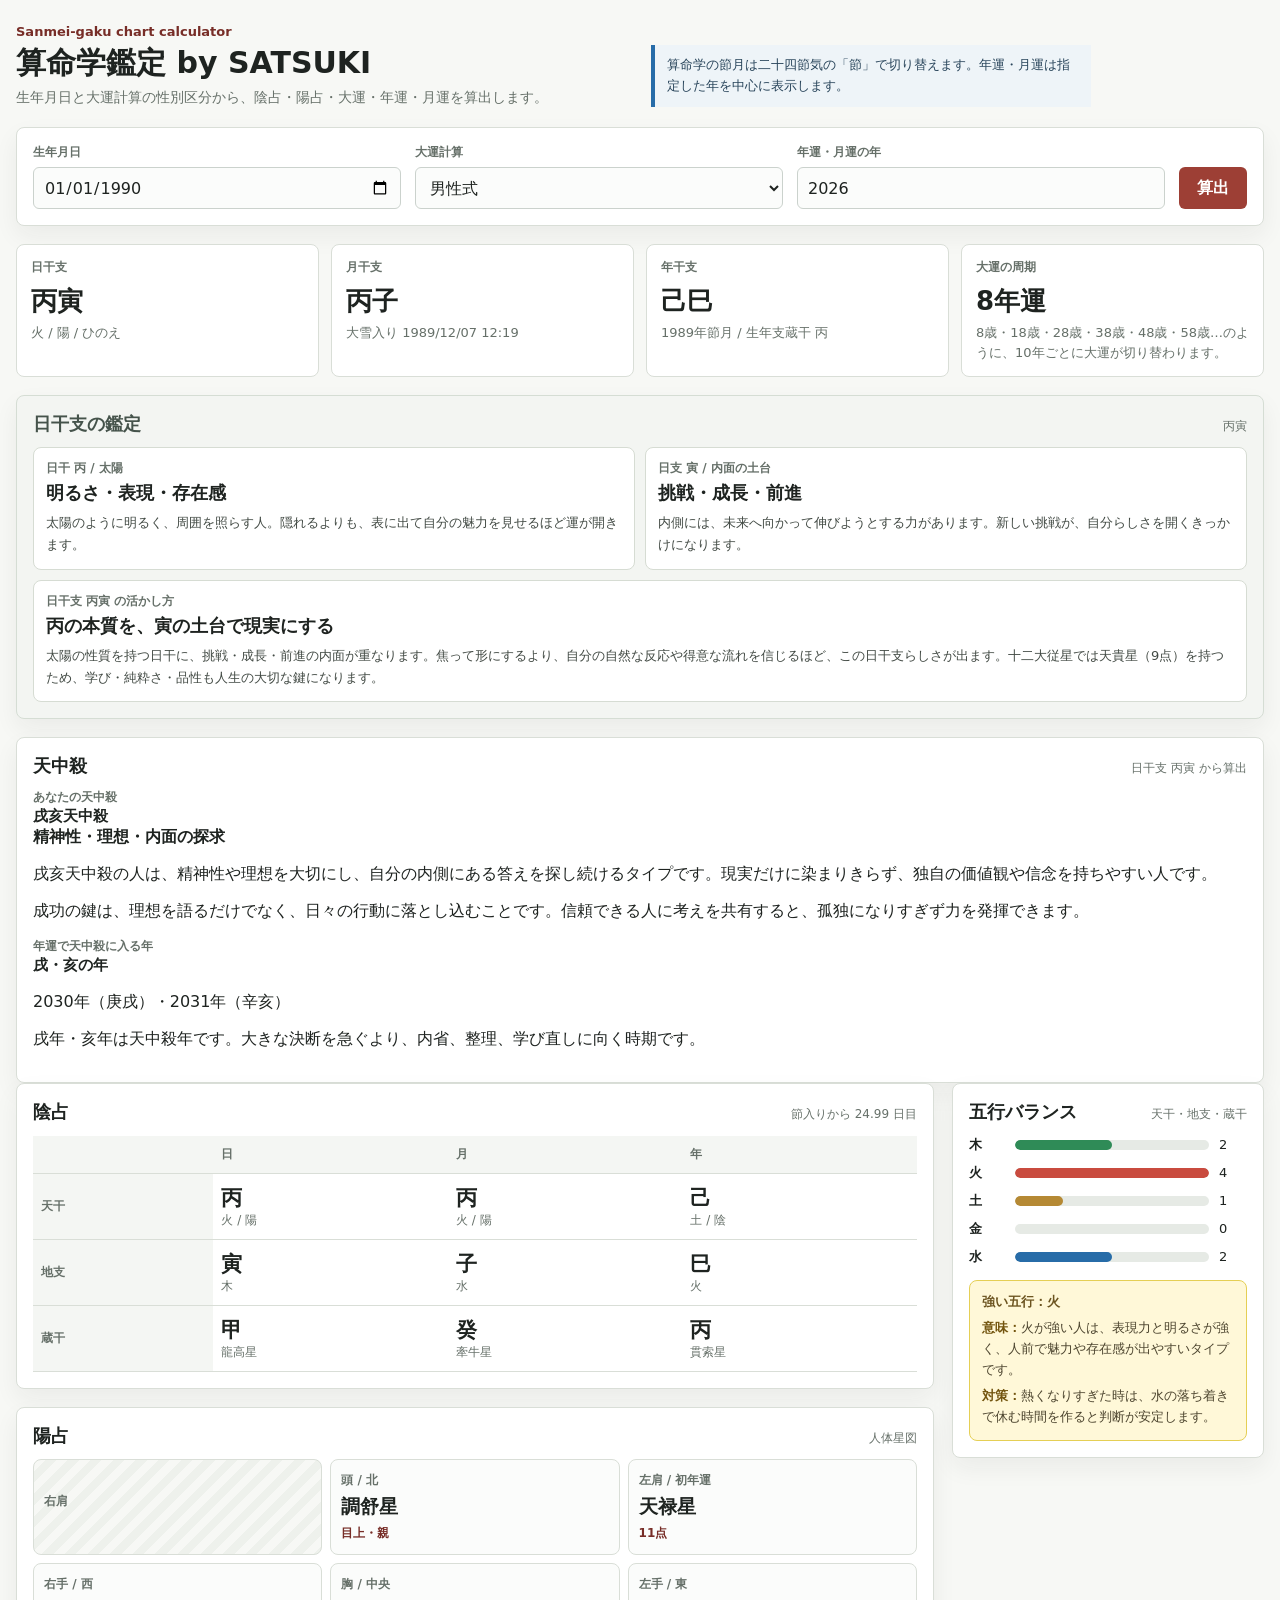
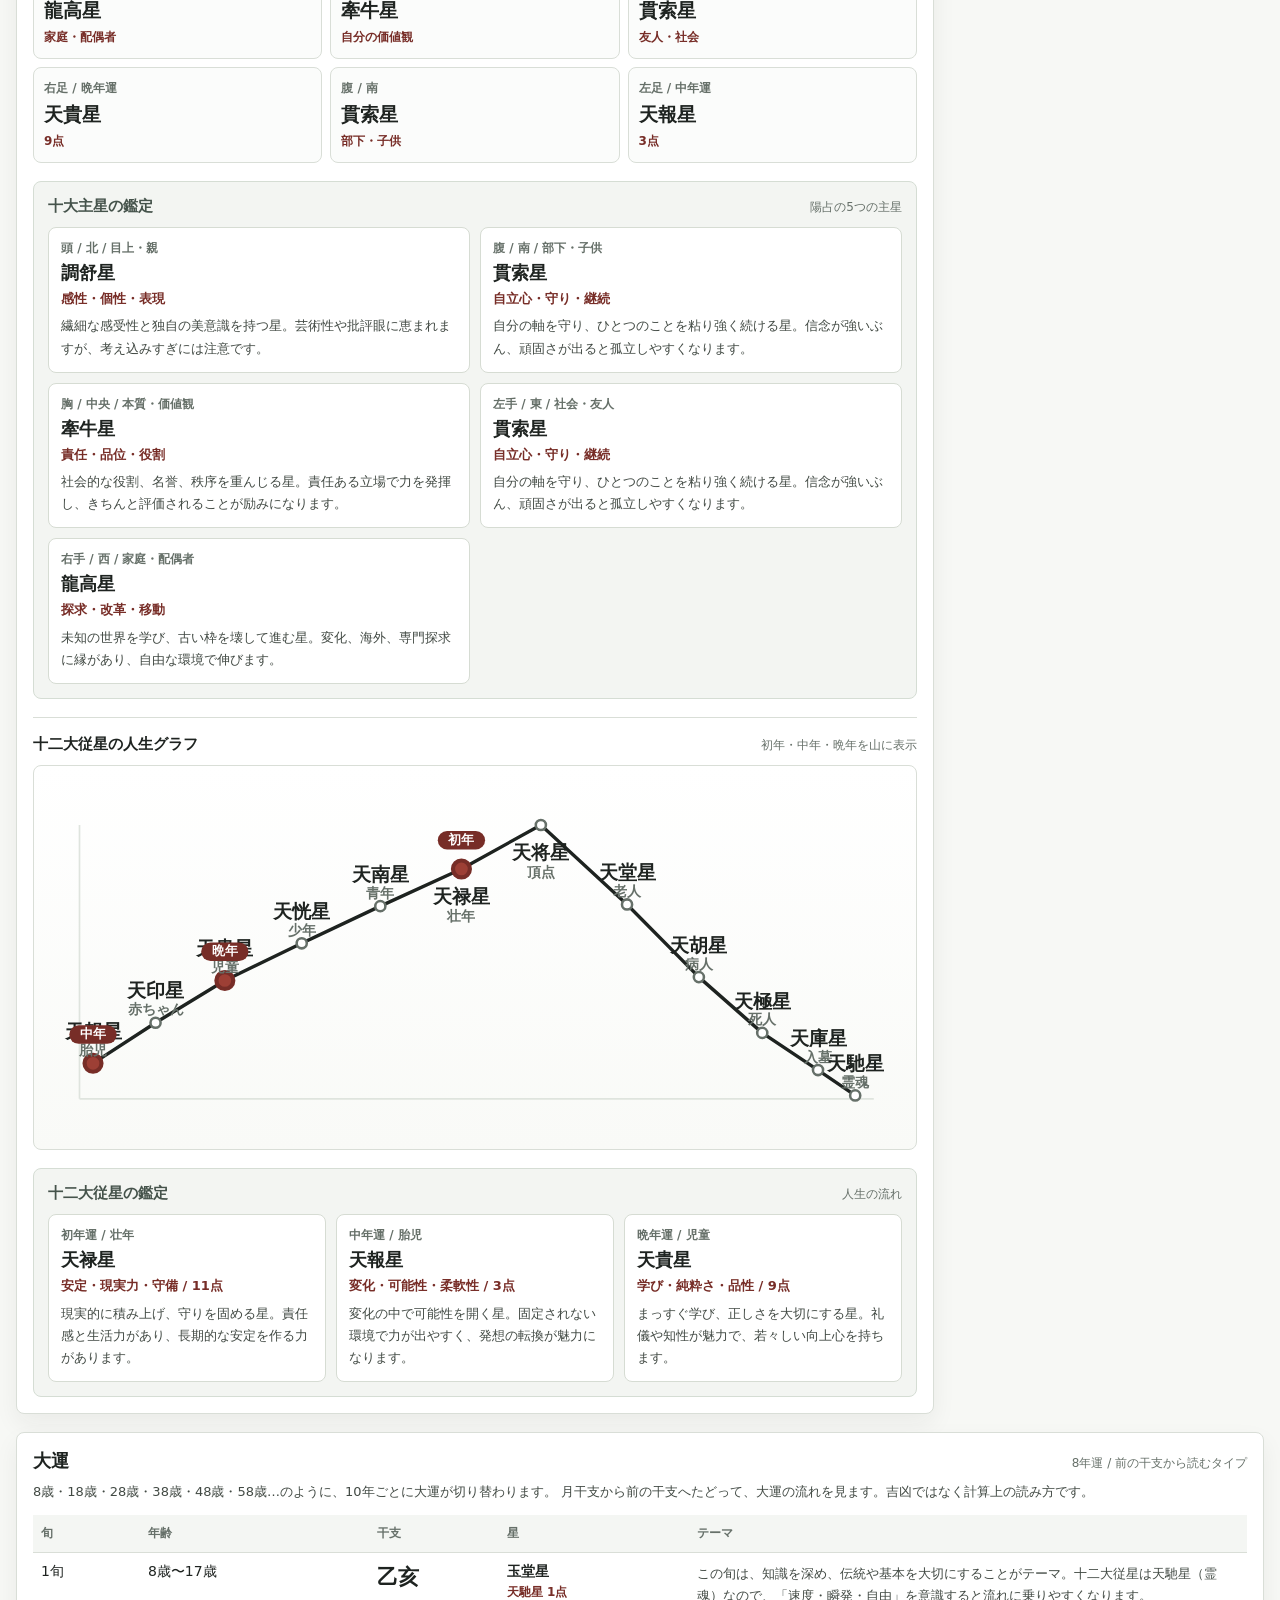
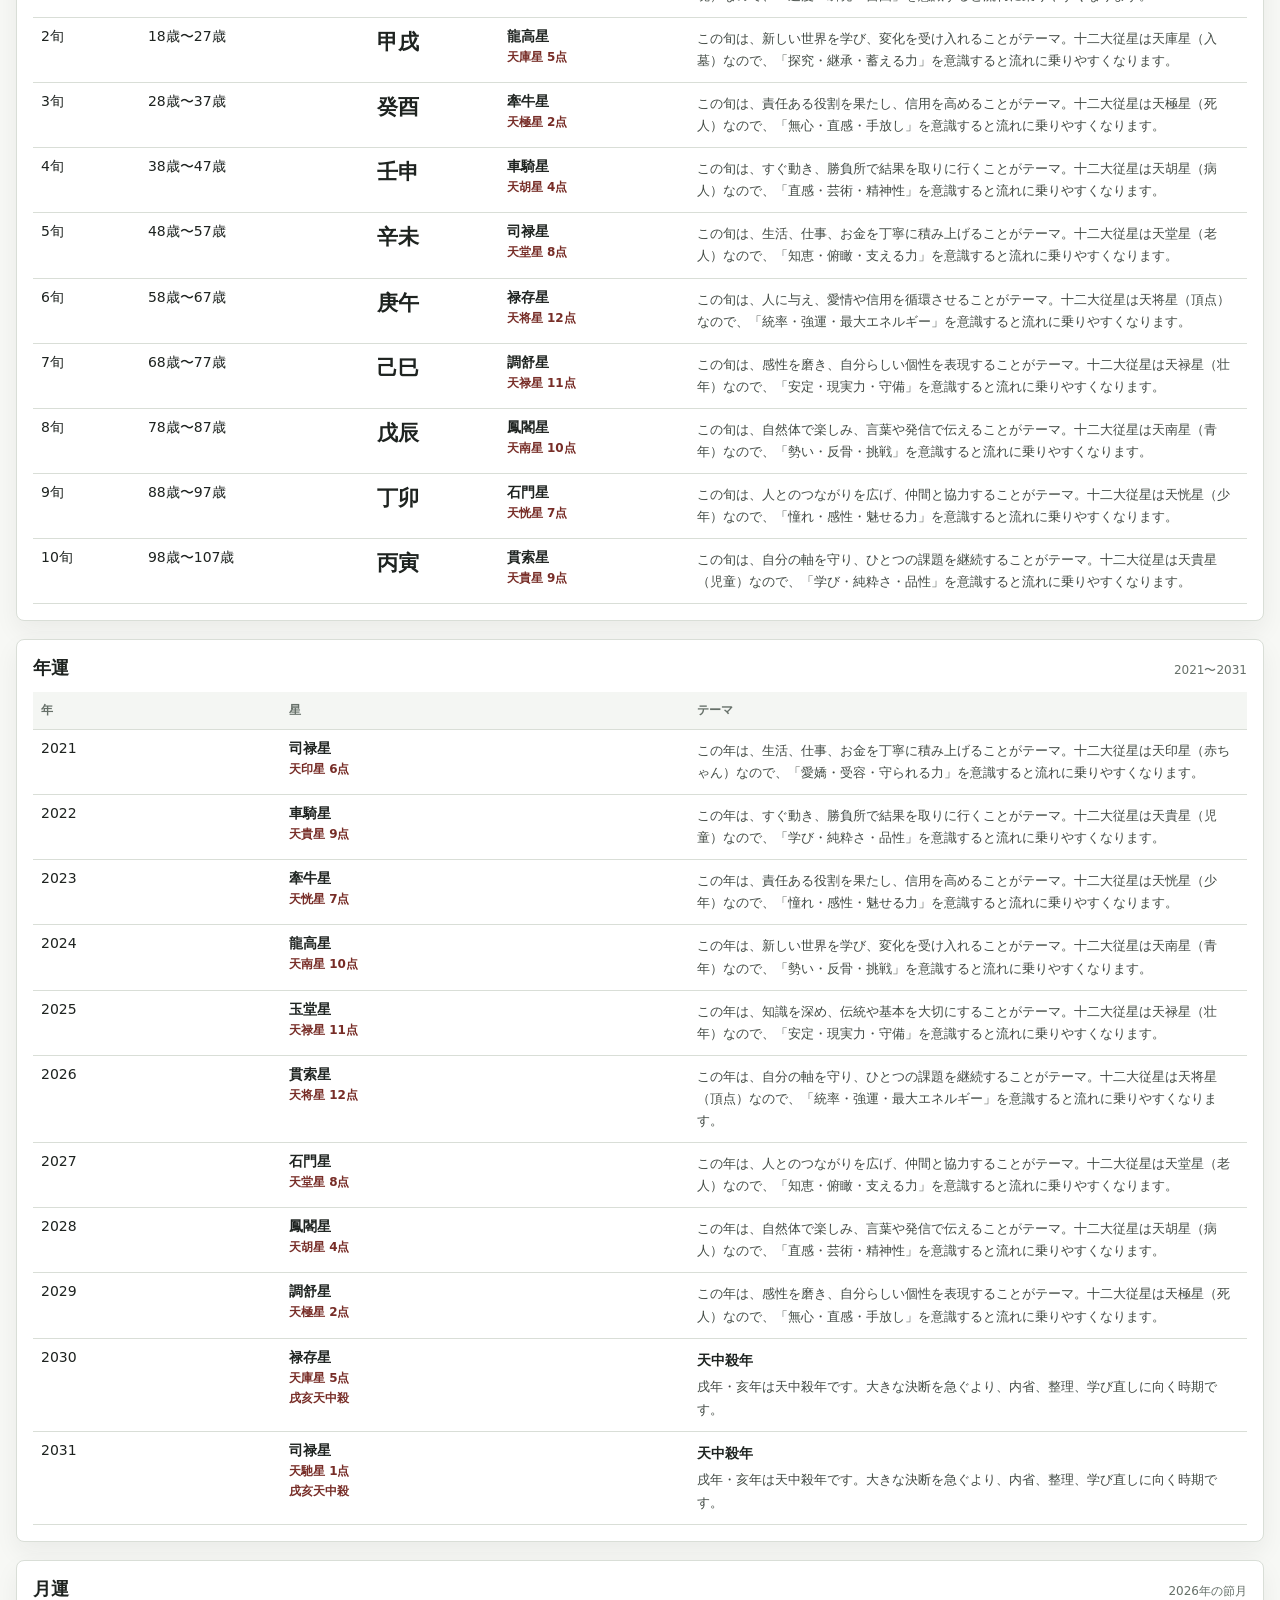
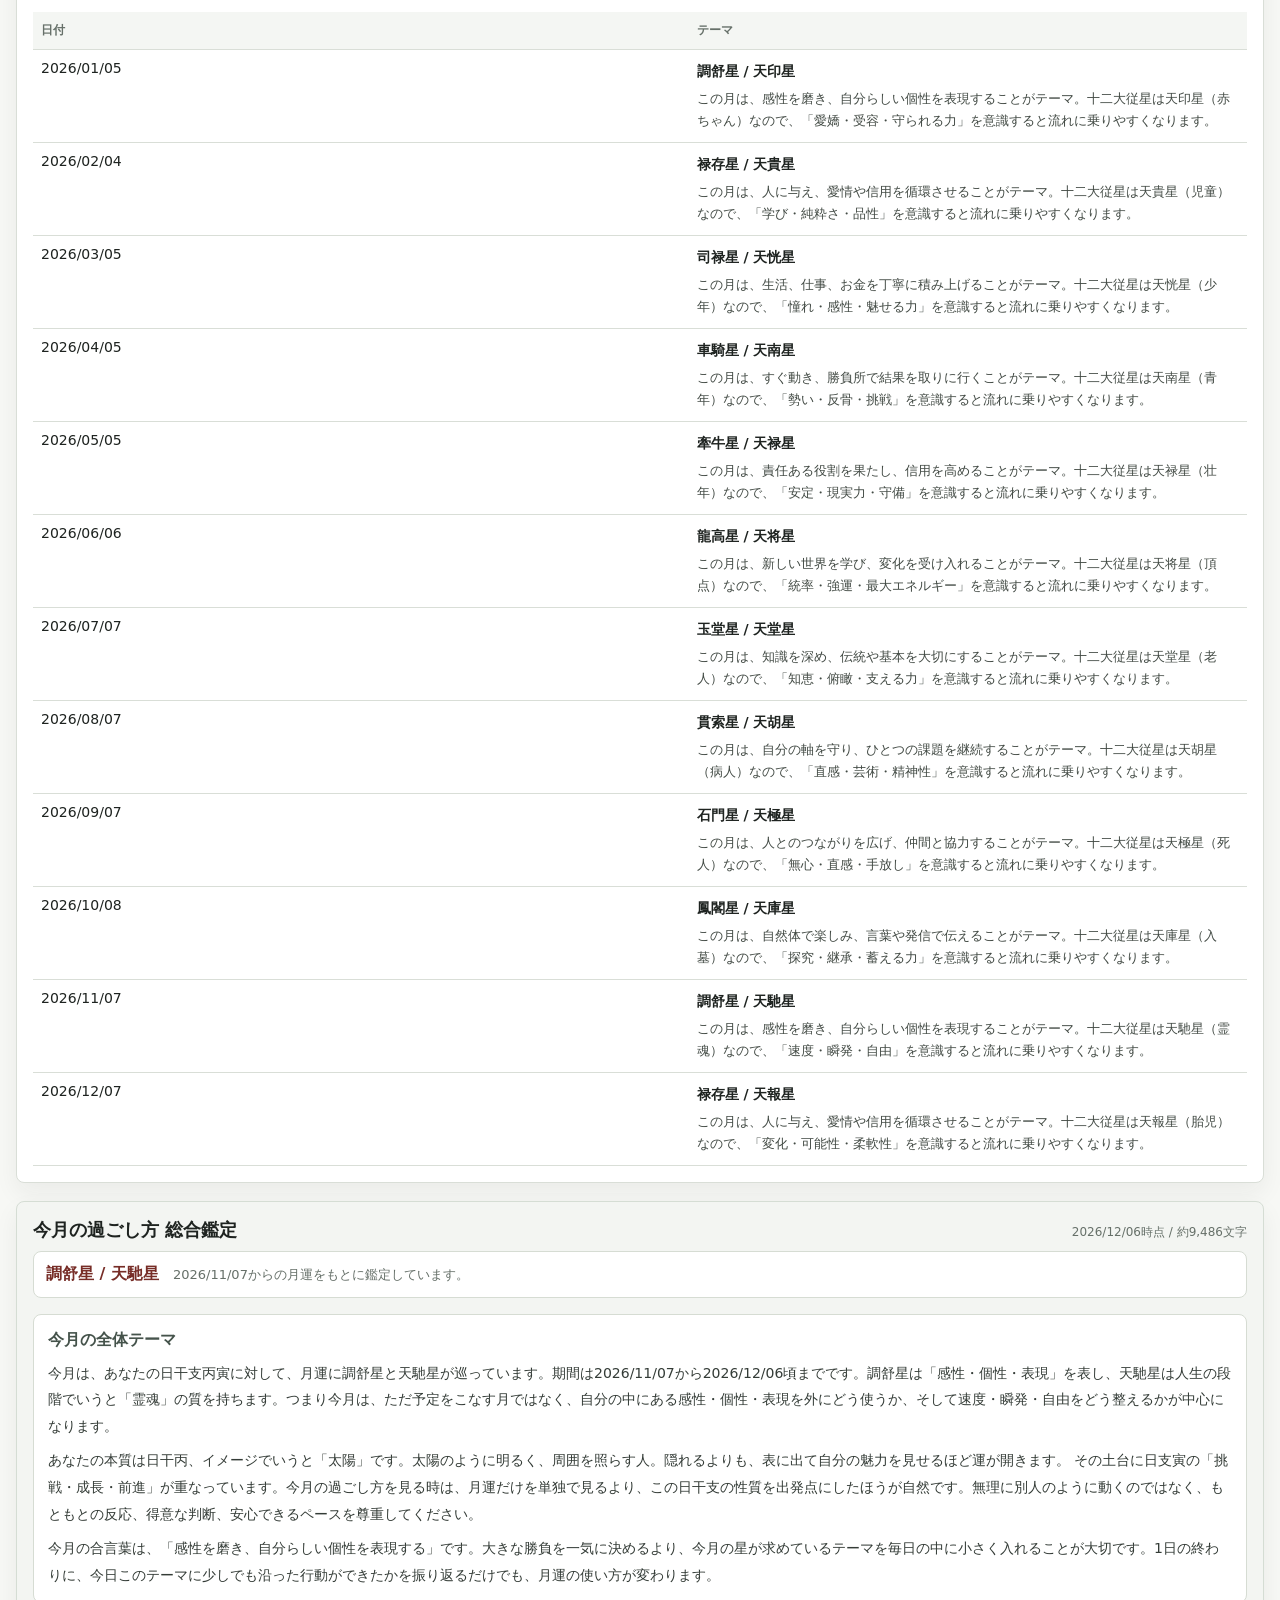
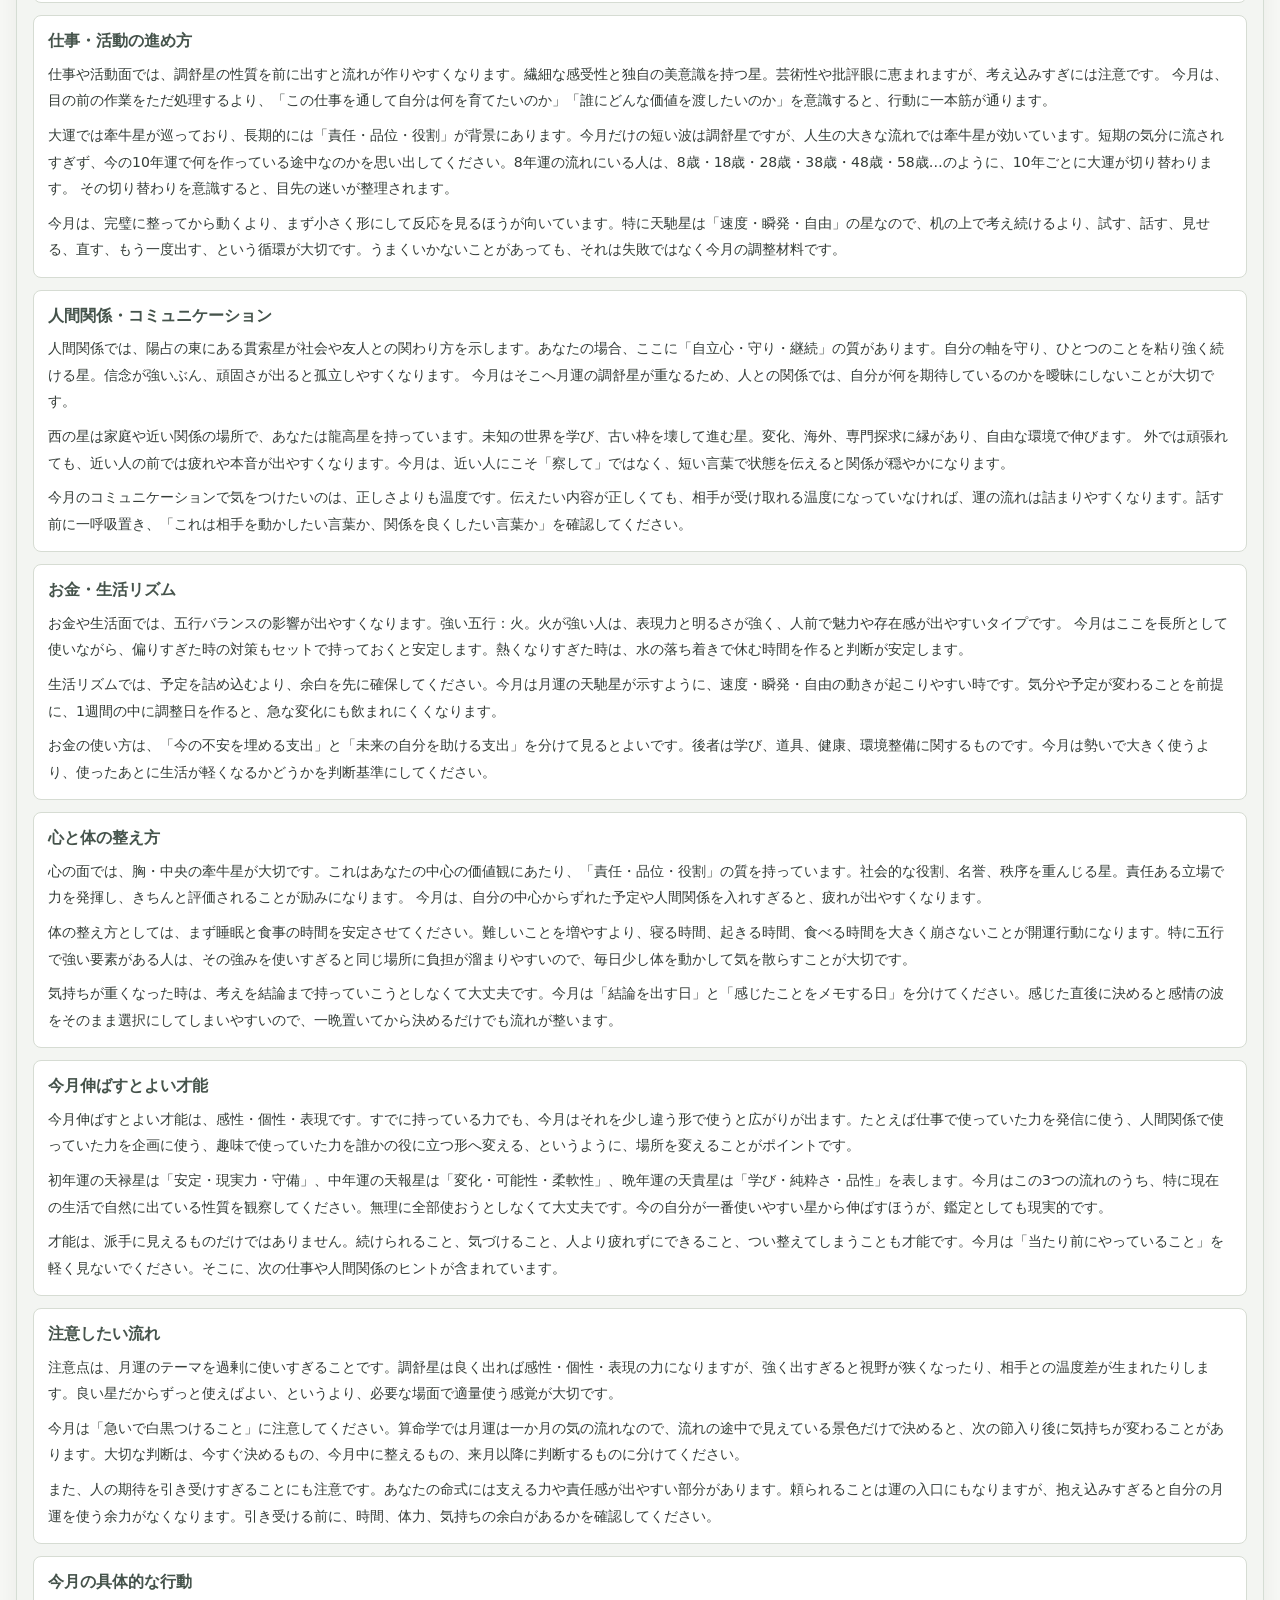
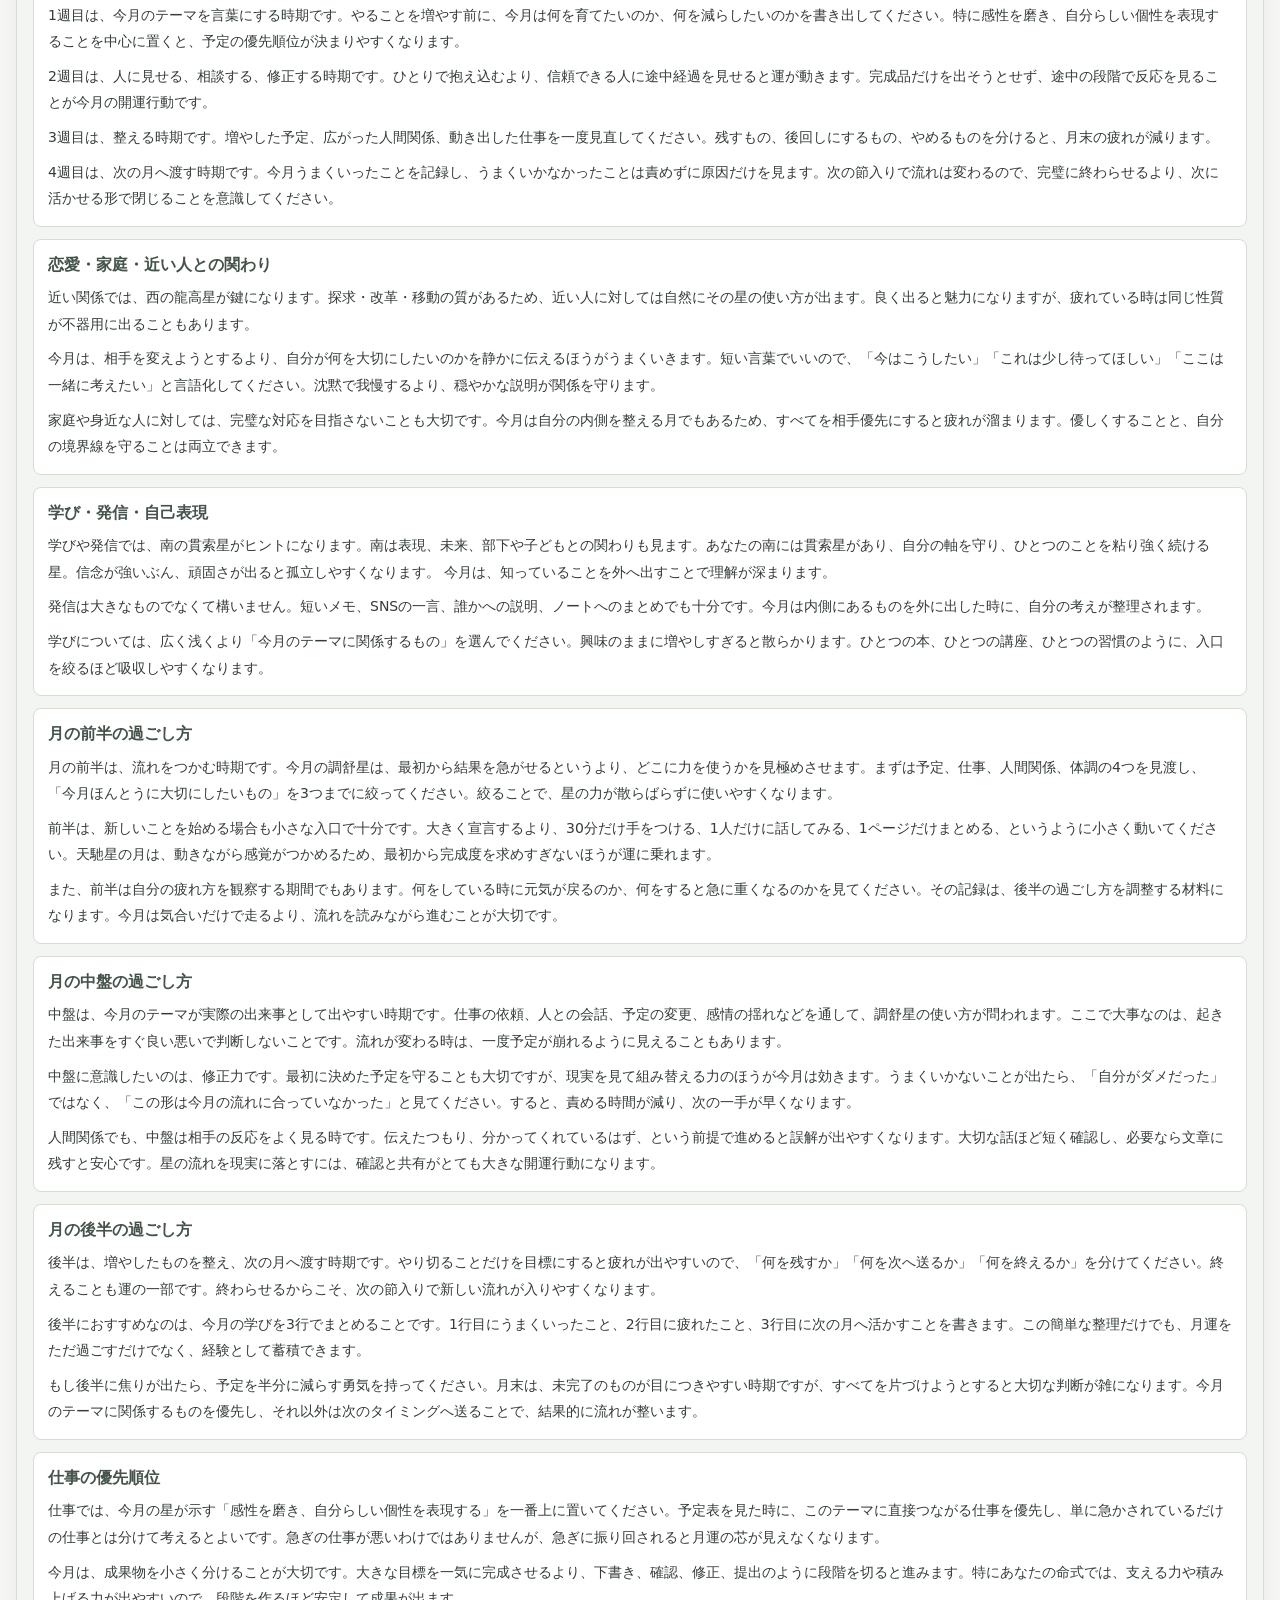
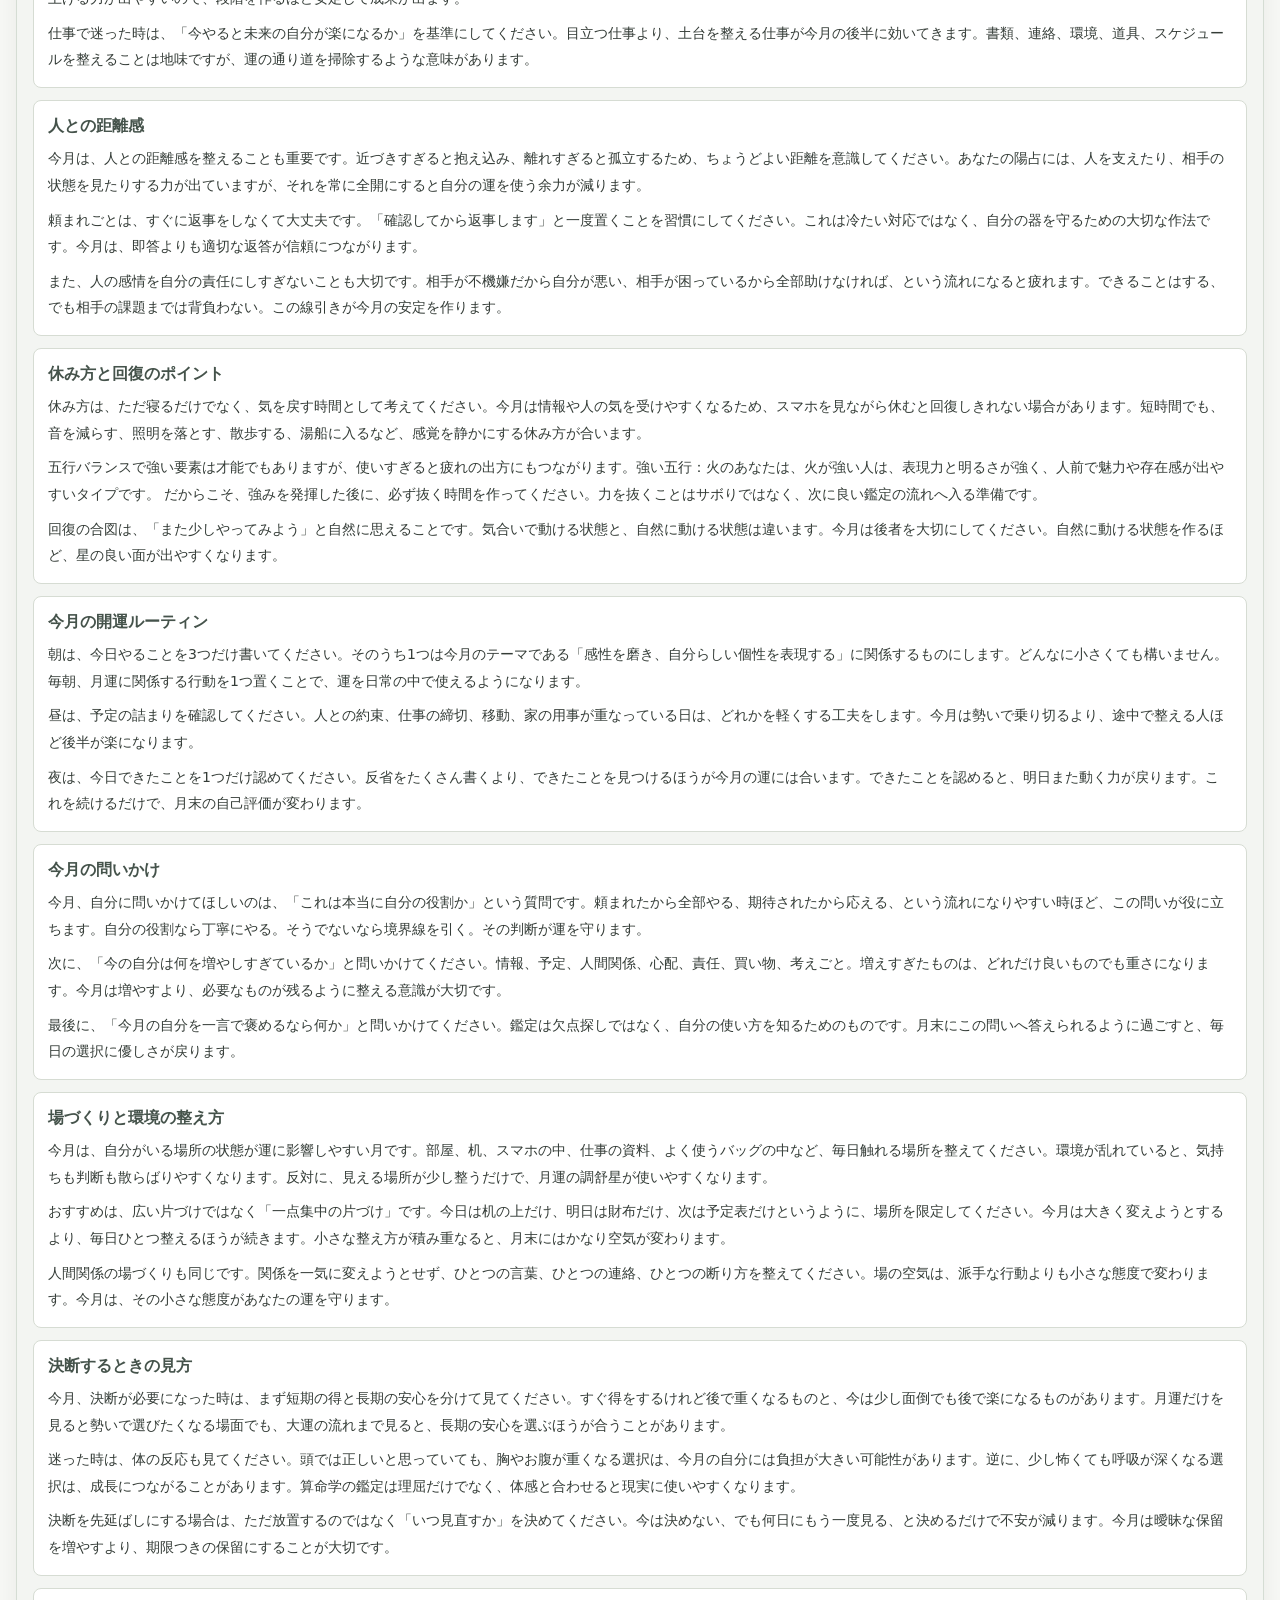
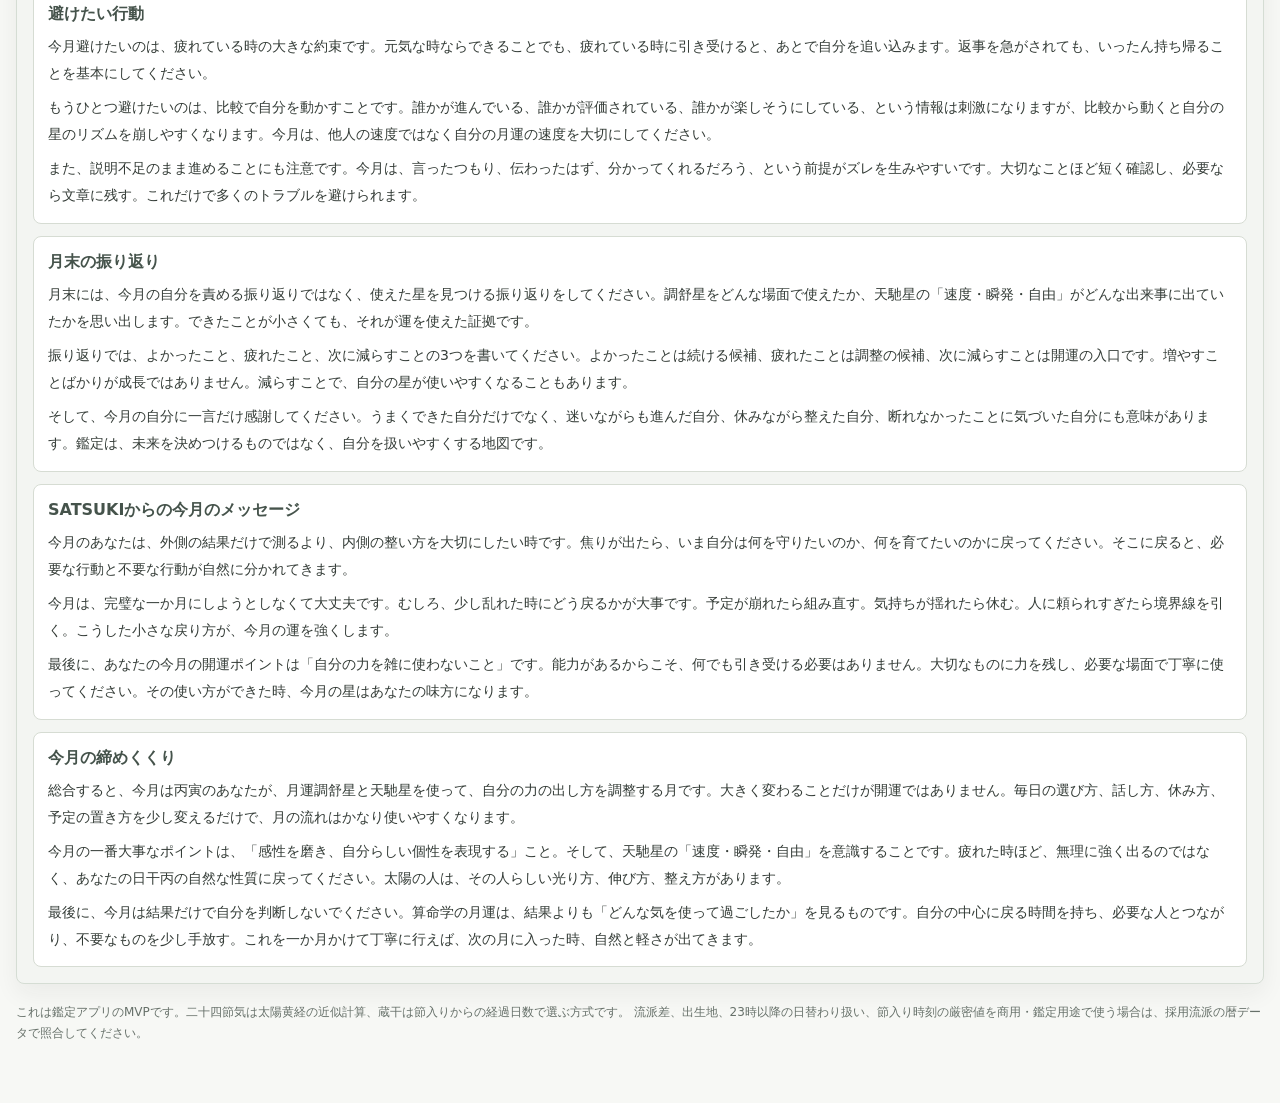
==== commit 5ffad72a: "Add files via upload" ====
--- a/index.html
+++ b/index.html
@@ -42,6 +42,7 @@
 
     <section class="summary-grid" id="summary"></section>
     <section class="panel day-reading-panel" id="dayReadingPanel"></section>
+    <section class="panel tenchusatsu-panel" id="tenchusatsuPanel"></section>
 
     <div class="workspace">
       <div class="stack">
@@ -307,8 +308,67 @@
       }
     };
 
+    const TENCHUSATSU_TYPES = [
+      {
+        name: "戌亥天中殺",
+        branches: ["戌", "亥"],
+        keyword: "精神性・理想・内面の探求",
+        text: "戌亥天中殺の人は、精神性や理想を大切にし、自分の内側にある答えを探し続けるタイプです。現実だけに染まりきらず、独自の価値観や信念を持ちやすい人です。",
+        advice: "成功の鍵は、理想を語るだけでなく、日々の行動に落とし込むことです。信頼できる人に考えを共有すると、孤独になりすぎず力を発揮できます。",
+        yearAdvice: "戌年・亥年は天中殺年です。大きな決断を急ぐより、内省、整理、学び直しに向く時期です。"
+      },
+      {
+        name: "申酉天中殺",
+        branches: ["申", "酉"],
+        keyword: "実務力・整理力・結果への集中",
+        text: "申酉天中殺の人は、現実を動かす実務力と、物事を整えて結果に結びつける力を持つタイプです。頭の回転が早く、改善点を見つけるのも得意です。",
+        advice: "成功の鍵は、正しさや効率だけに偏らず、人の気持ちも一緒に扱うことです。厳しさに温かさを足すと運が安定します。",
+        yearAdvice: "申年・酉年は天中殺年です。成果を急ぎすぎず、整理、見直し、仕組み作りを優先すると流れが整います。"
+      },
+      {
+        name: "午未天中殺",
+        branches: ["午", "未"],
+        keyword: "表現力・情熱・人を育てる力",
+        text: "午未天中殺の人は、明るい表現力と、人や場を育てる温かさを持つタイプです。人前で力が出やすく、周囲を照らすような存在感があります。",
+        advice: "成功の鍵は、感情の勢いだけで動かず、継続できる形に整えることです。休む時間を先に確保すると魅力が長持ちします。",
+        yearAdvice: "午年・未年は天中殺年です。目立つ勝負より、関係性や生活基盤を整えることに向く時期です。"
+      },
+      {
+        name: "辰巳天中殺",
+        branches: ["辰", "巳"],
+        keyword: "現実的な行動力・高い理想・リーダーシップ",
+        text: "辰巳天中殺の人は、現実的な行動力と高い理想を併せ持つタイプです。一度決めたことは最後までやり抜く粘り強さがあり、リーダーシップにも優れています。",
+        advice: "ただし、完璧を求めすぎるあまり、周囲の意見を受け入れにくくなる傾向も。成功の鍵は、柔軟さと人との協調を意識することです。",
+        yearAdvice: "辰年・巳年は天中殺年です。大きく押し切るより、柔軟さ、協調、見直しを意識すると流れを活かせます。"
+      },
+      {
+        name: "寅卯天中殺",
+        branches: ["寅", "卯"],
+        keyword: "成長力・人脈・未来を広げる力",
+        text: "寅卯天中殺の人は、前へ伸びる力と、人との縁を広げる力を持つタイプです。新しい場所や人間関係の中で、自分の可能性を開きやすい人です。",
+        advice: "成功の鍵は、勢いだけで広げすぎず、根を張る場所を決めることです。信頼できる関係を丁寧に育てると運が安定します。",
+        yearAdvice: "寅年・卯年は天中殺年です。拡大よりも関係の見直し、学び直し、足場作りを優先するとよい時期です。"
+      },
+      {
+        name: "子丑天中殺",
+        branches: ["子", "丑"],
+        keyword: "始まり・蓄積・土台作り",
+        text: "子丑天中殺の人は、物事の始まりを感じ取る直感と、じっくり積み上げる粘り強さを持つタイプです。時間をかけて土台を作るほど強くなります。",
+        advice: "成功の鍵は、焦って結果を出そうとせず、準備と継続を大切にすることです。小さな習慣を整えると運が育ちます。",
+        yearAdvice: "子年・丑年は天中殺年です。新しい大勝負より、準備、整理、土台の作り直しに向く時期です。"
+      }
+    ];
+
     function readingFor(starName) {
       return TEN_STAR_READING[starName] || LIFE_STAGE_READING[starName] || { words: "", text: "" };
+    }
+
+    function tenchusatsuForChart(chart) {
+      return TENCHUSATSU_TYPES[Math.floor(chart.day.cycleIndex / 10)];
+    }
+
+    function isTenchusatsuLuck(tenchusatsu, luck) {
+      return tenchusatsu.branches.includes(luck.branch);
     }
 
     function balanceReading(chart) {
@@ -606,6 +666,36 @@
             <div class="reading-meta">日干支 ${chart.day.label} の活かし方</div>
             <h4>${chart.day.stem}の本質を、${chart.day.branch}の土台で現実にする</h4>
             <p>${stem.image}の性質を持つ日干に、${branch.words}の内面が重なります。焦って形にするより、自分の自然な反応や得意な流れを信じるほど、この日干支らしさが出ます。十二大従星では${later.name}（${later.energy}点）を持つため、${LIFE_STAGE_READING[later.name].words}も人生の大切な鍵になります。</p>
+          </article>
+        </div>
+      `;
+    }
+
+    function renderTenchusatsu(chart) {
+      const tenchusatsu = tenchusatsuForChart(chart);
+      const annualHits = chart.yearLucks.filter((luck) => isTenchusatsuLuck(tenchusatsu, luck));
+      const hitText = annualHits.length
+        ? annualHits.map((luck) => `${luck.year}年（${luck.label}）`).join("・")
+        : `${chart.targetYear - 5}〜${chart.targetYear + 5}年の表示範囲にはありません`;
+
+      $("#tenchusatsuPanel").innerHTML = `
+        <div class="panel-header">
+          <h2>天中殺</h2>
+          <span class="meta">日干支 ${chart.day.label} から算出</span>
+        </div>
+        <div class="tenchusatsu-layout">
+          <article class="tenchusatsu-main">
+            <div class="reading-meta">あなたの天中殺</div>
+            <h3>${tenchusatsu.name}</h3>
+            <strong>${tenchusatsu.keyword}</strong>
+            <p>${tenchusatsu.text}</p>
+            <p>${tenchusatsu.advice}</p>
+          </article>
+          <article class="tenchusatsu-years">
+            <div class="reading-meta">年運で天中殺に入る年</div>
+            <h3>${tenchusatsu.branches.join("・")}の年</h3>
+            <p>${hitText}</p>
+            <p>${tenchusatsu.yearAdvice}</p>
           </article>
         </div>
       `;
@@ -859,6 +949,7 @@
     }
 
     function renderYearLuck(chart) {
+      const tenchusatsu = tenchusatsuForChart(chart);
       $("#yearLuckPanel").innerHTML = `
         <div class="panel-header">
           <h2>年運</h2>
@@ -868,13 +959,21 @@
           <table class="theme-table year-theme-table">
             <thead><tr><th>年</th><th>星</th><th>テーマ</th></tr></thead>
             <tbody>
-              ${chart.yearLucks.map((luck) => `
-                <tr>
+              ${chart.yearLucks.map((luck) => {
+                const isTenchu = isTenchusatsuLuck(tenchusatsu, luck);
+                return `
+                <tr class="${isTenchu ? "is-tenchusatsu-year" : ""}">
                   <td>${luck.year}</td>
-                  <td class="star-cell">${luckStars(luck)}</td>
-                  <td class="theme-cell">${themeForLuck(luck, "year")}</td>
+                  <td class="star-cell">
+                    ${luckStars(luck)}
+                    ${isTenchu ? `<span class="tenchu-badge">${tenchusatsu.name}</span>` : ""}
+                  </td>
+                  <td class="theme-cell">
+                    ${isTenchu ? `<div class="theme-stars">天中殺年</div>${tenchusatsu.yearAdvice}` : themeForLuck(luck, "year")}
+                  </td>
                 </tr>
-              `).join("")}
+              `;
+              }).join("")}
             </tbody>
           </table>
         </div>
@@ -909,6 +1008,7 @@
     function renderAll(chart) {
       renderSummary(chart);
       renderDayPillarReading(chart);
+      renderTenchusatsu(chart);
       renderYin(chart);
       renderYang(chart);
       renderBalance(chart);
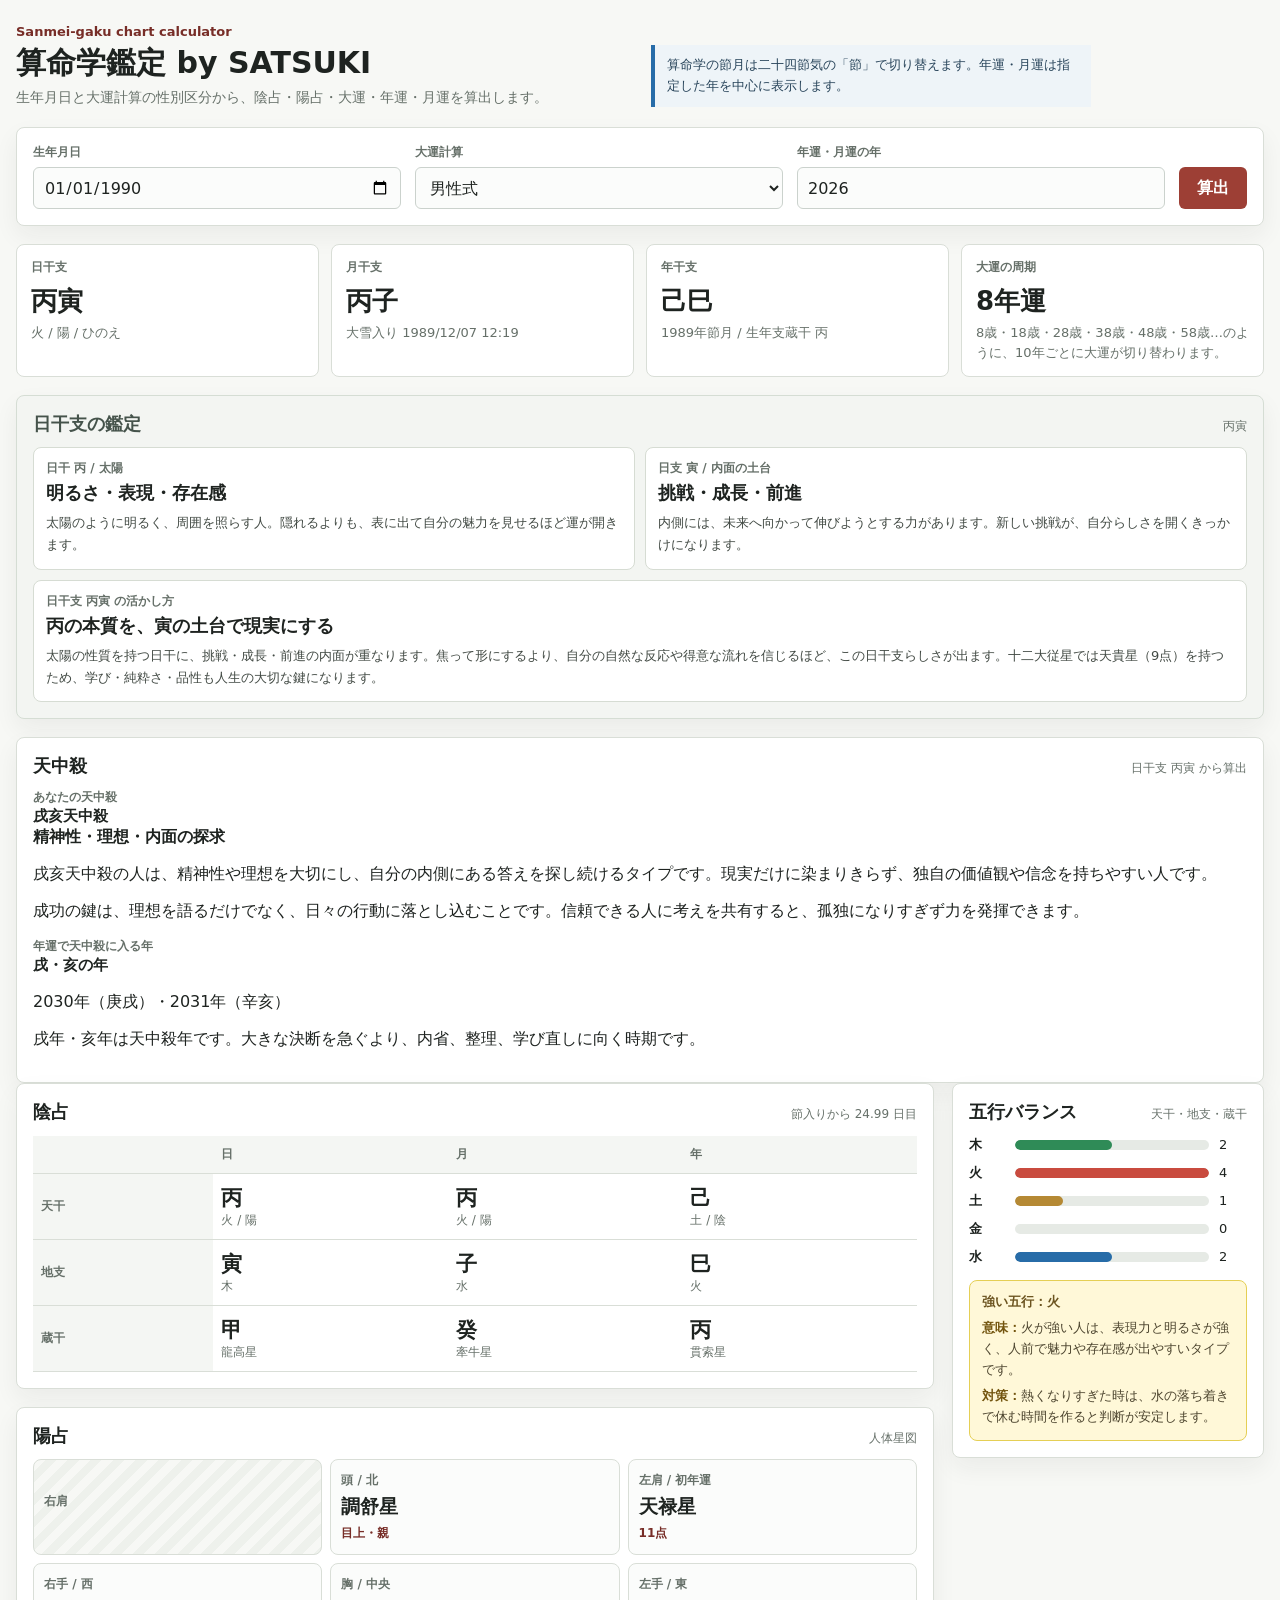
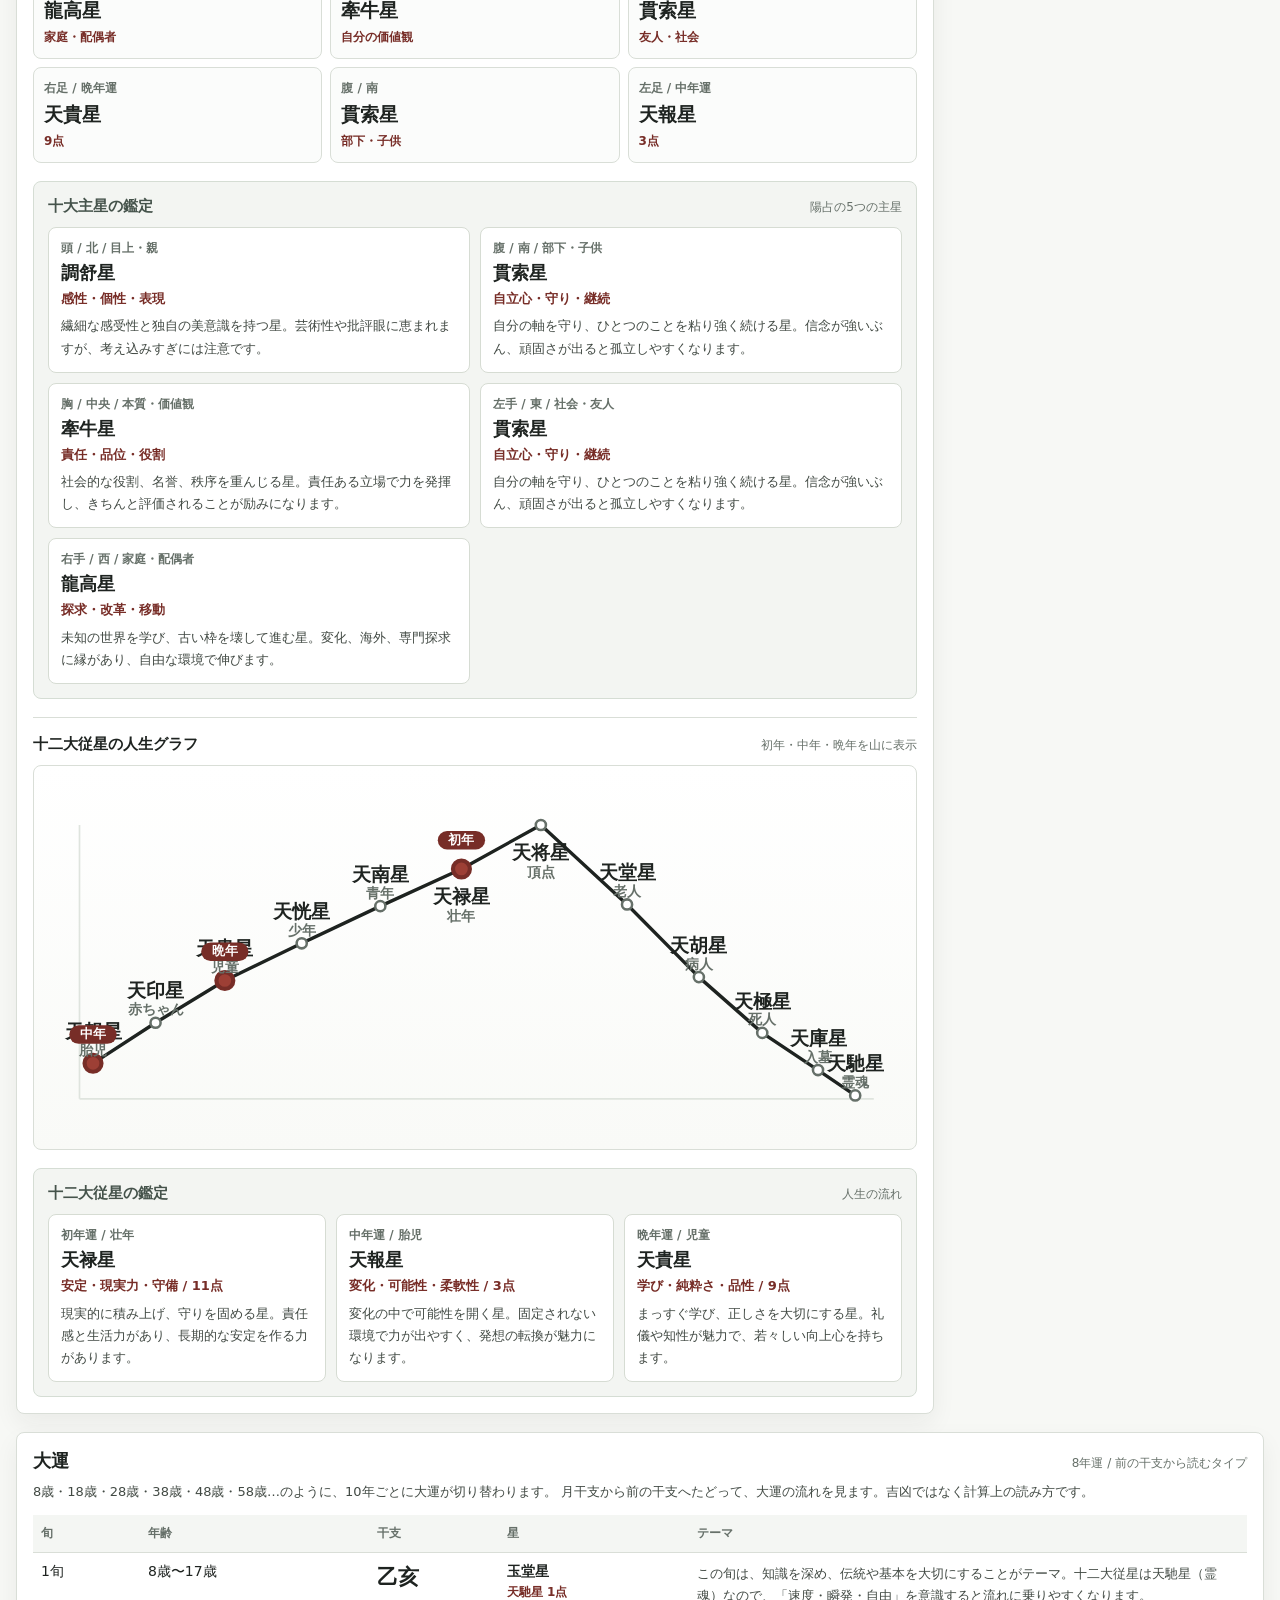
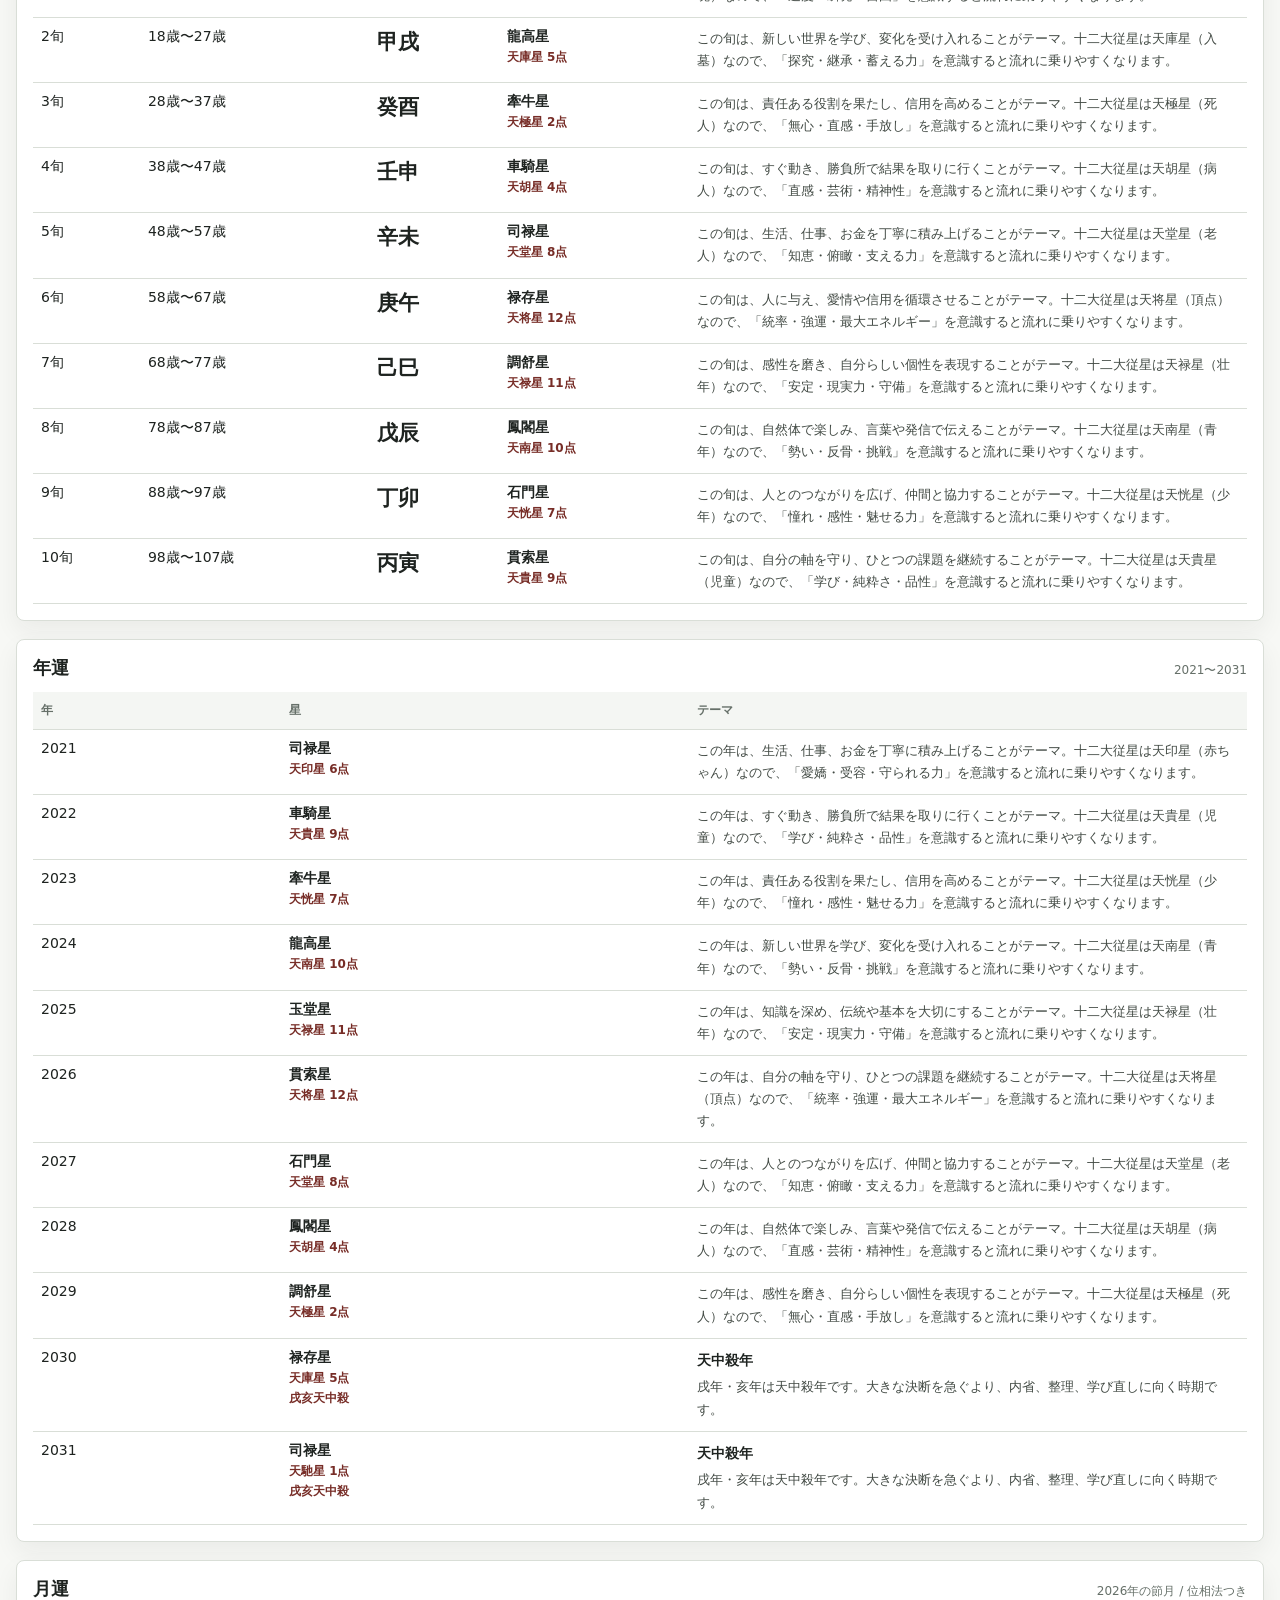
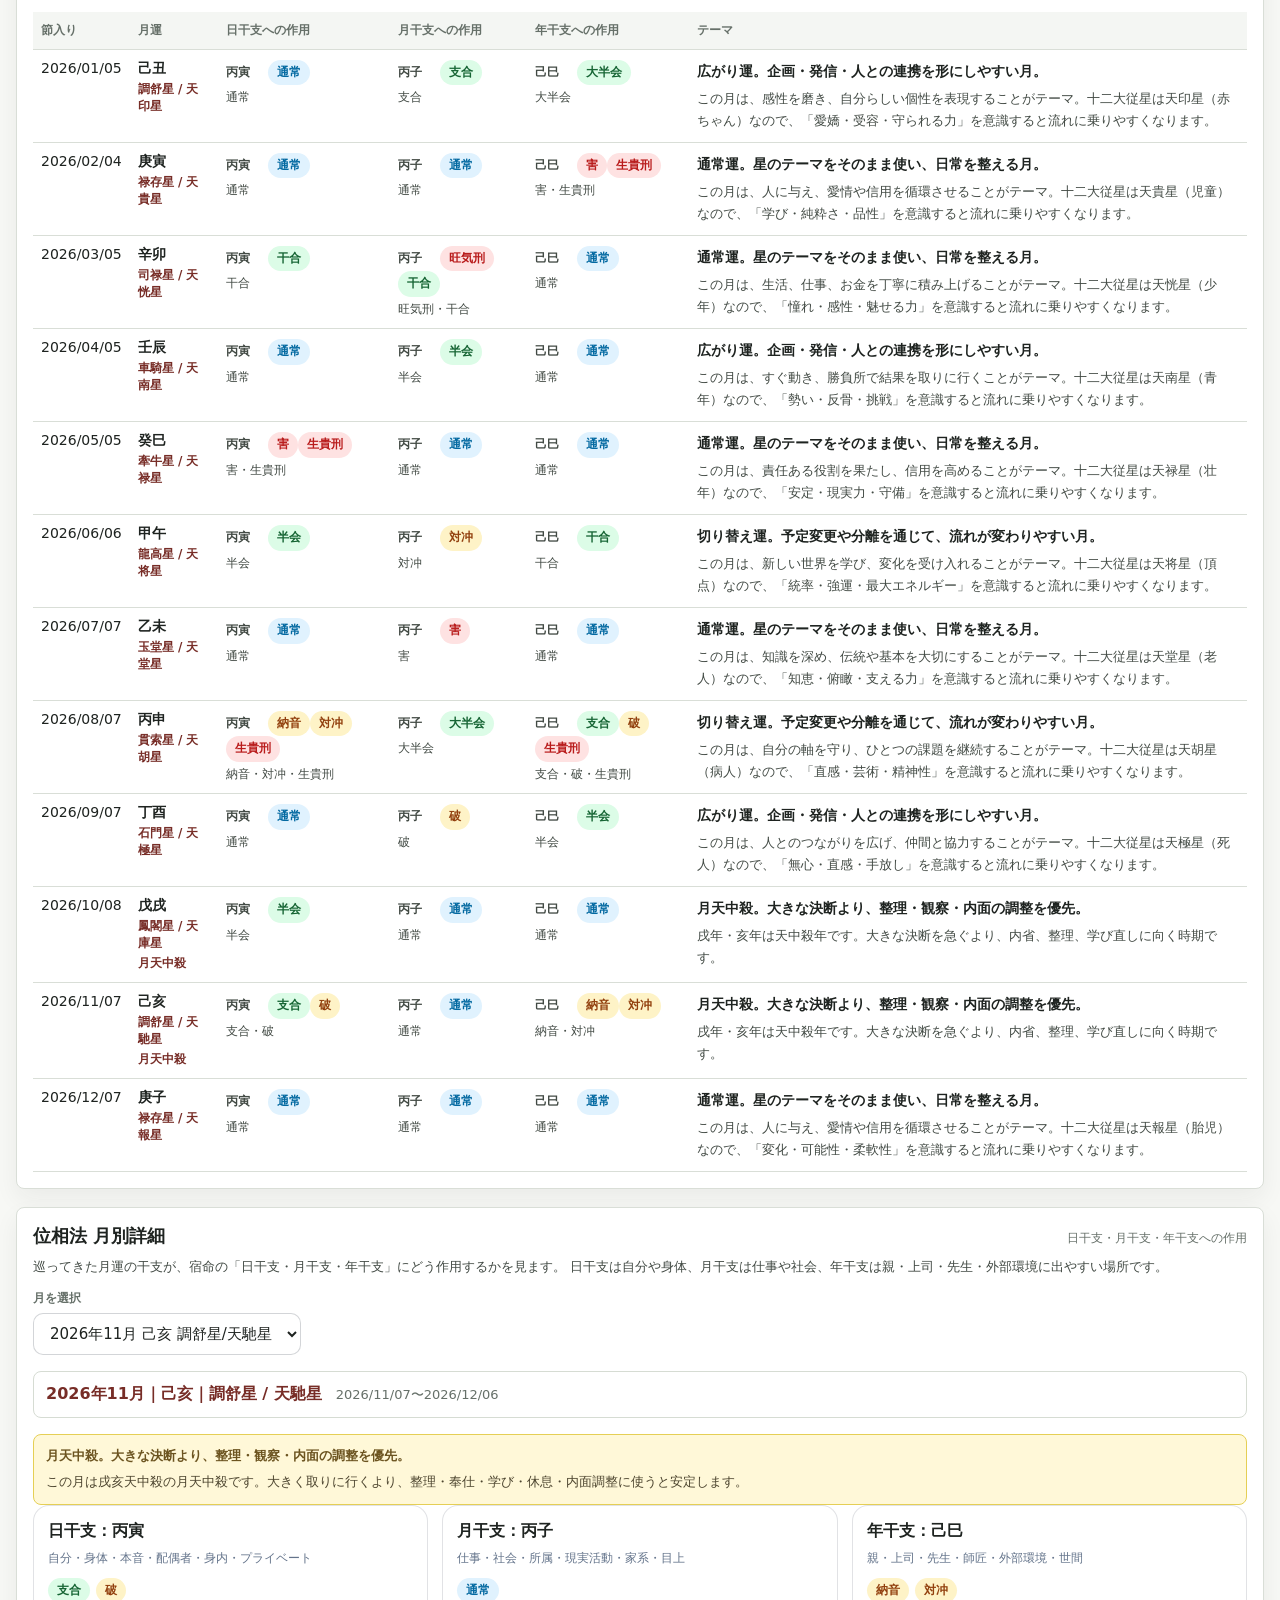
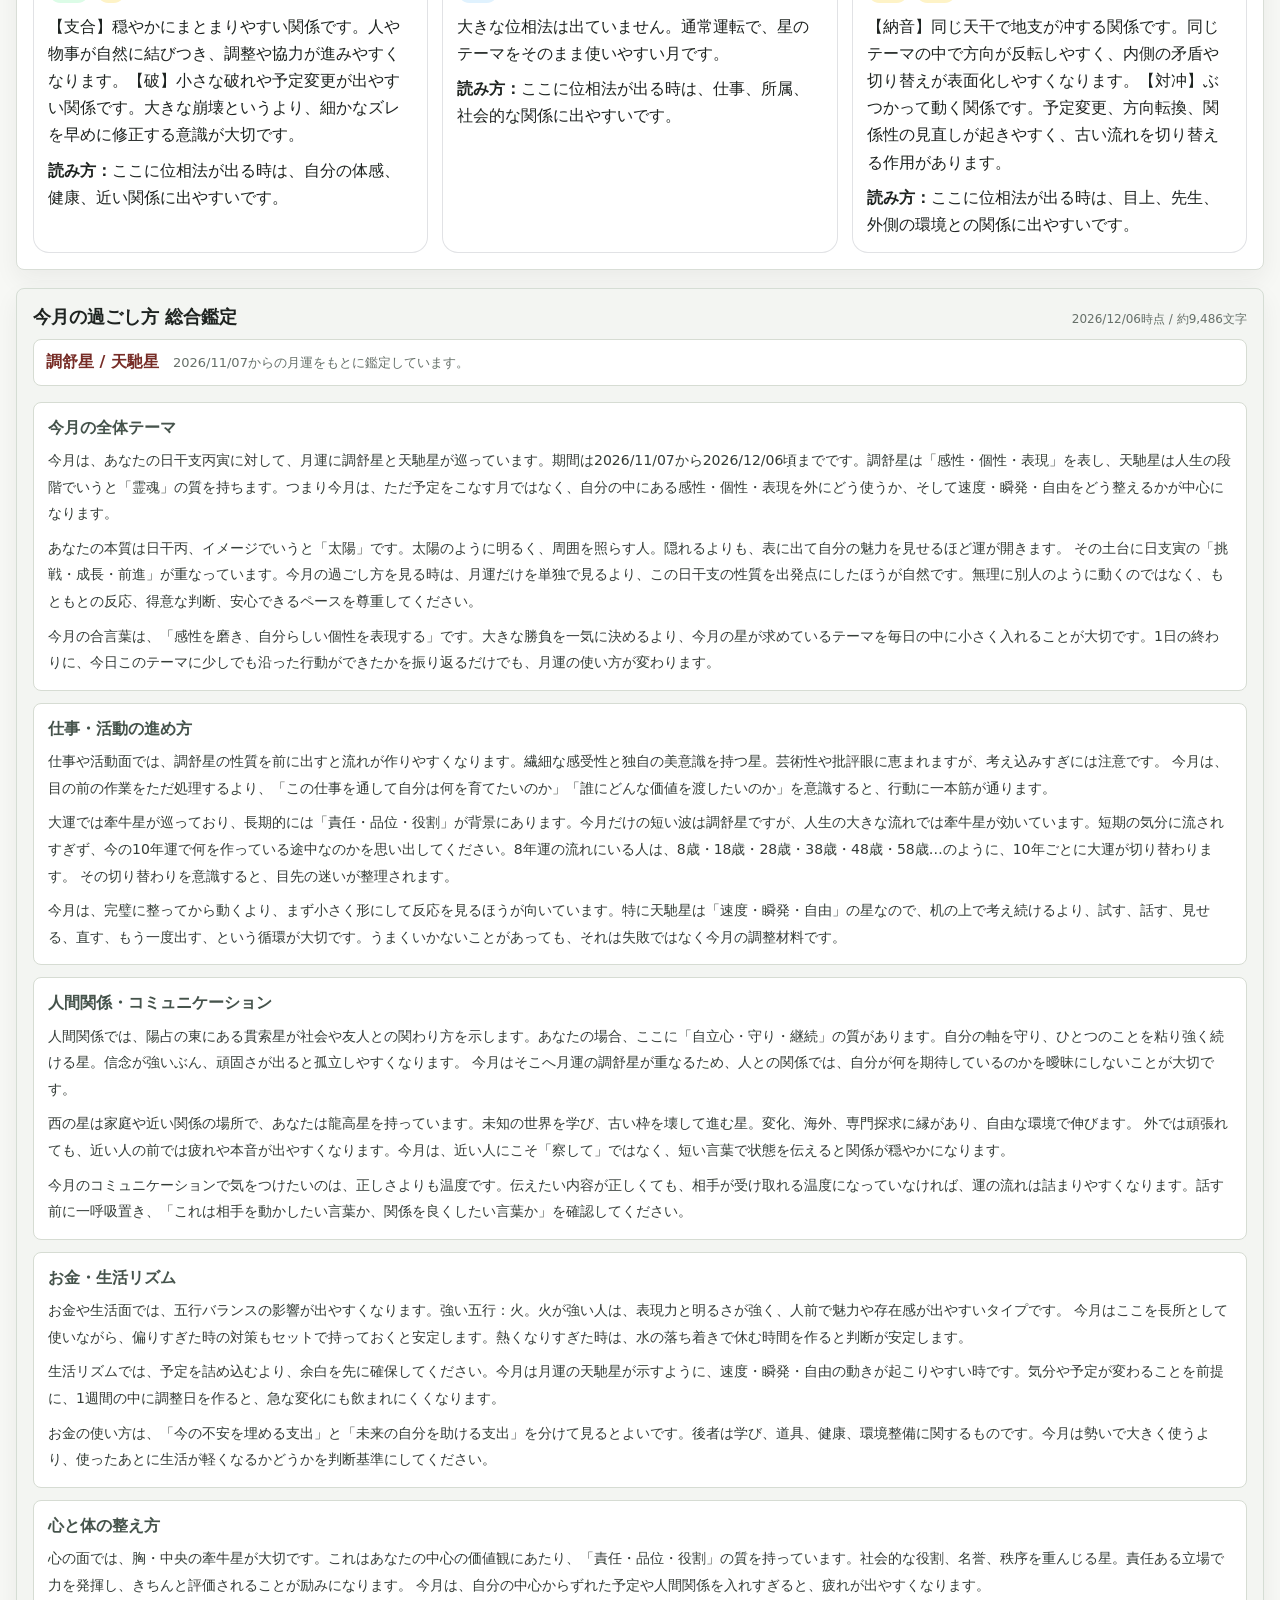
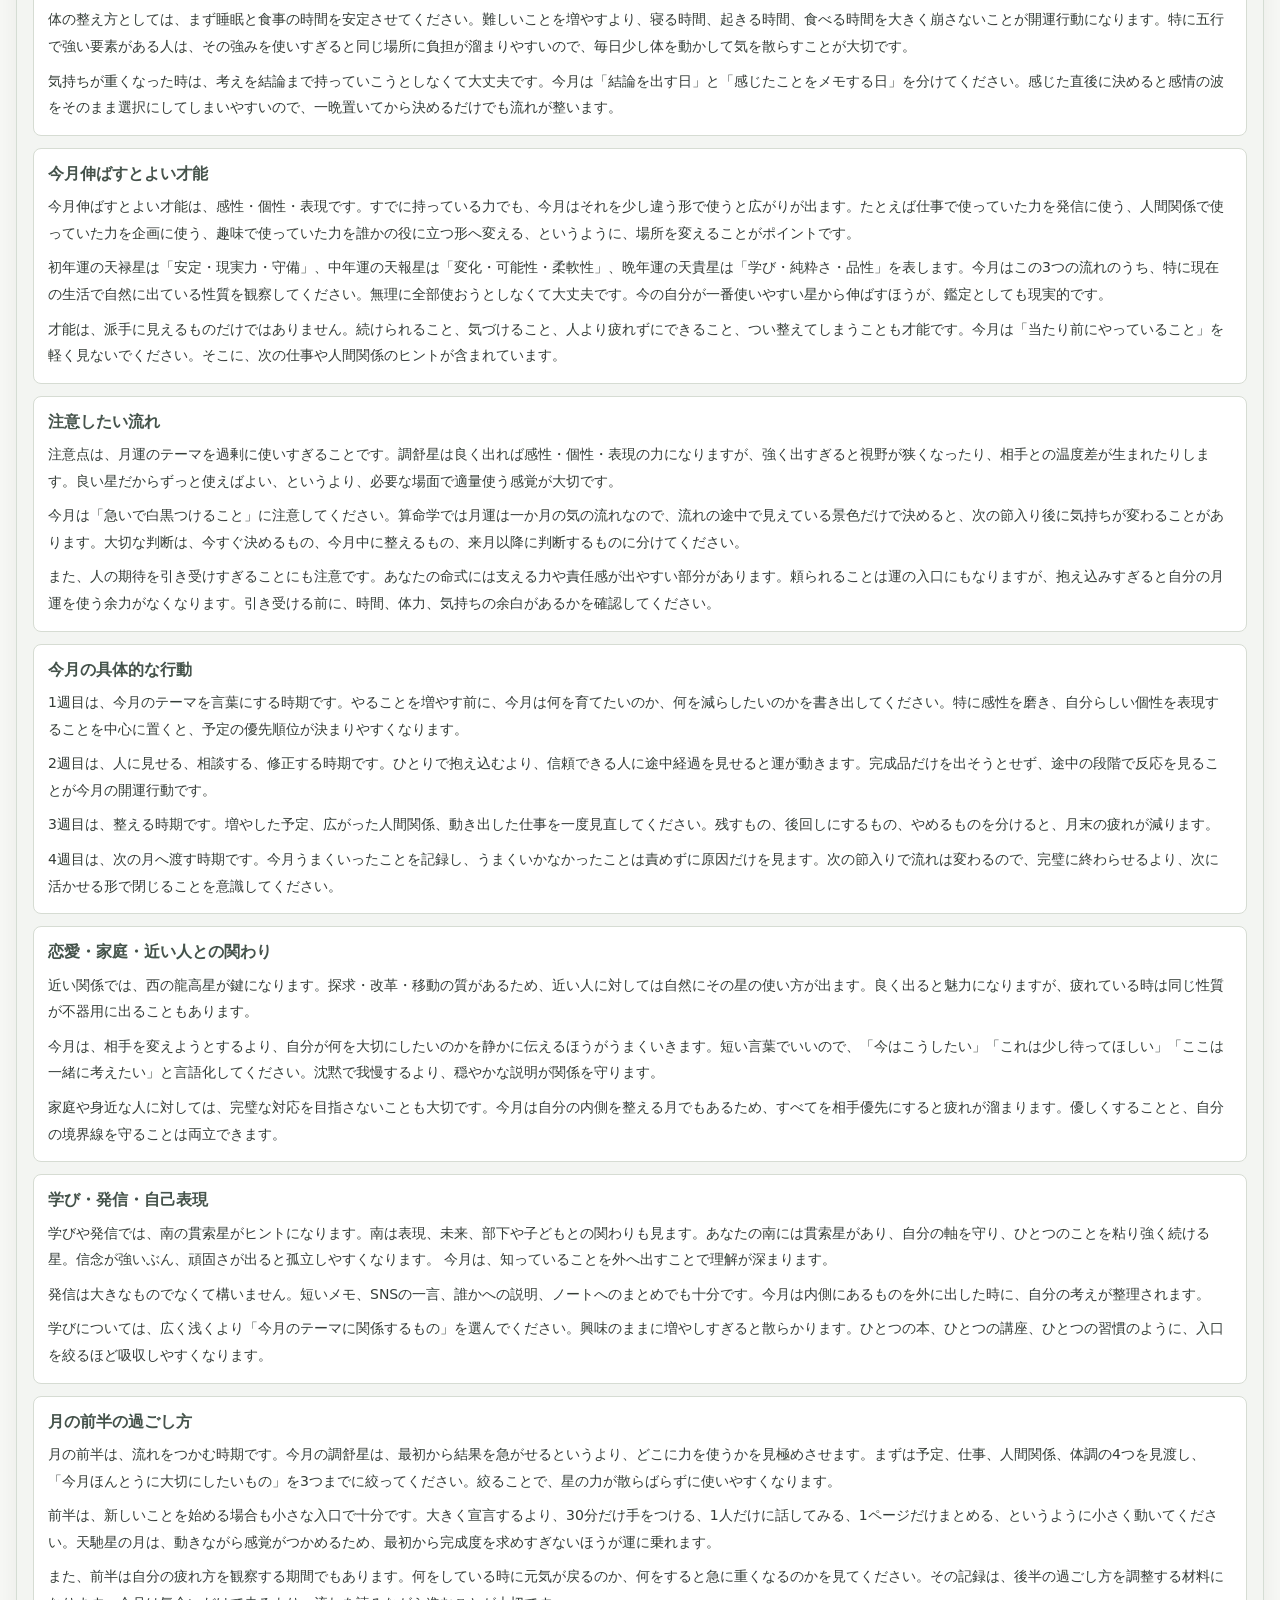
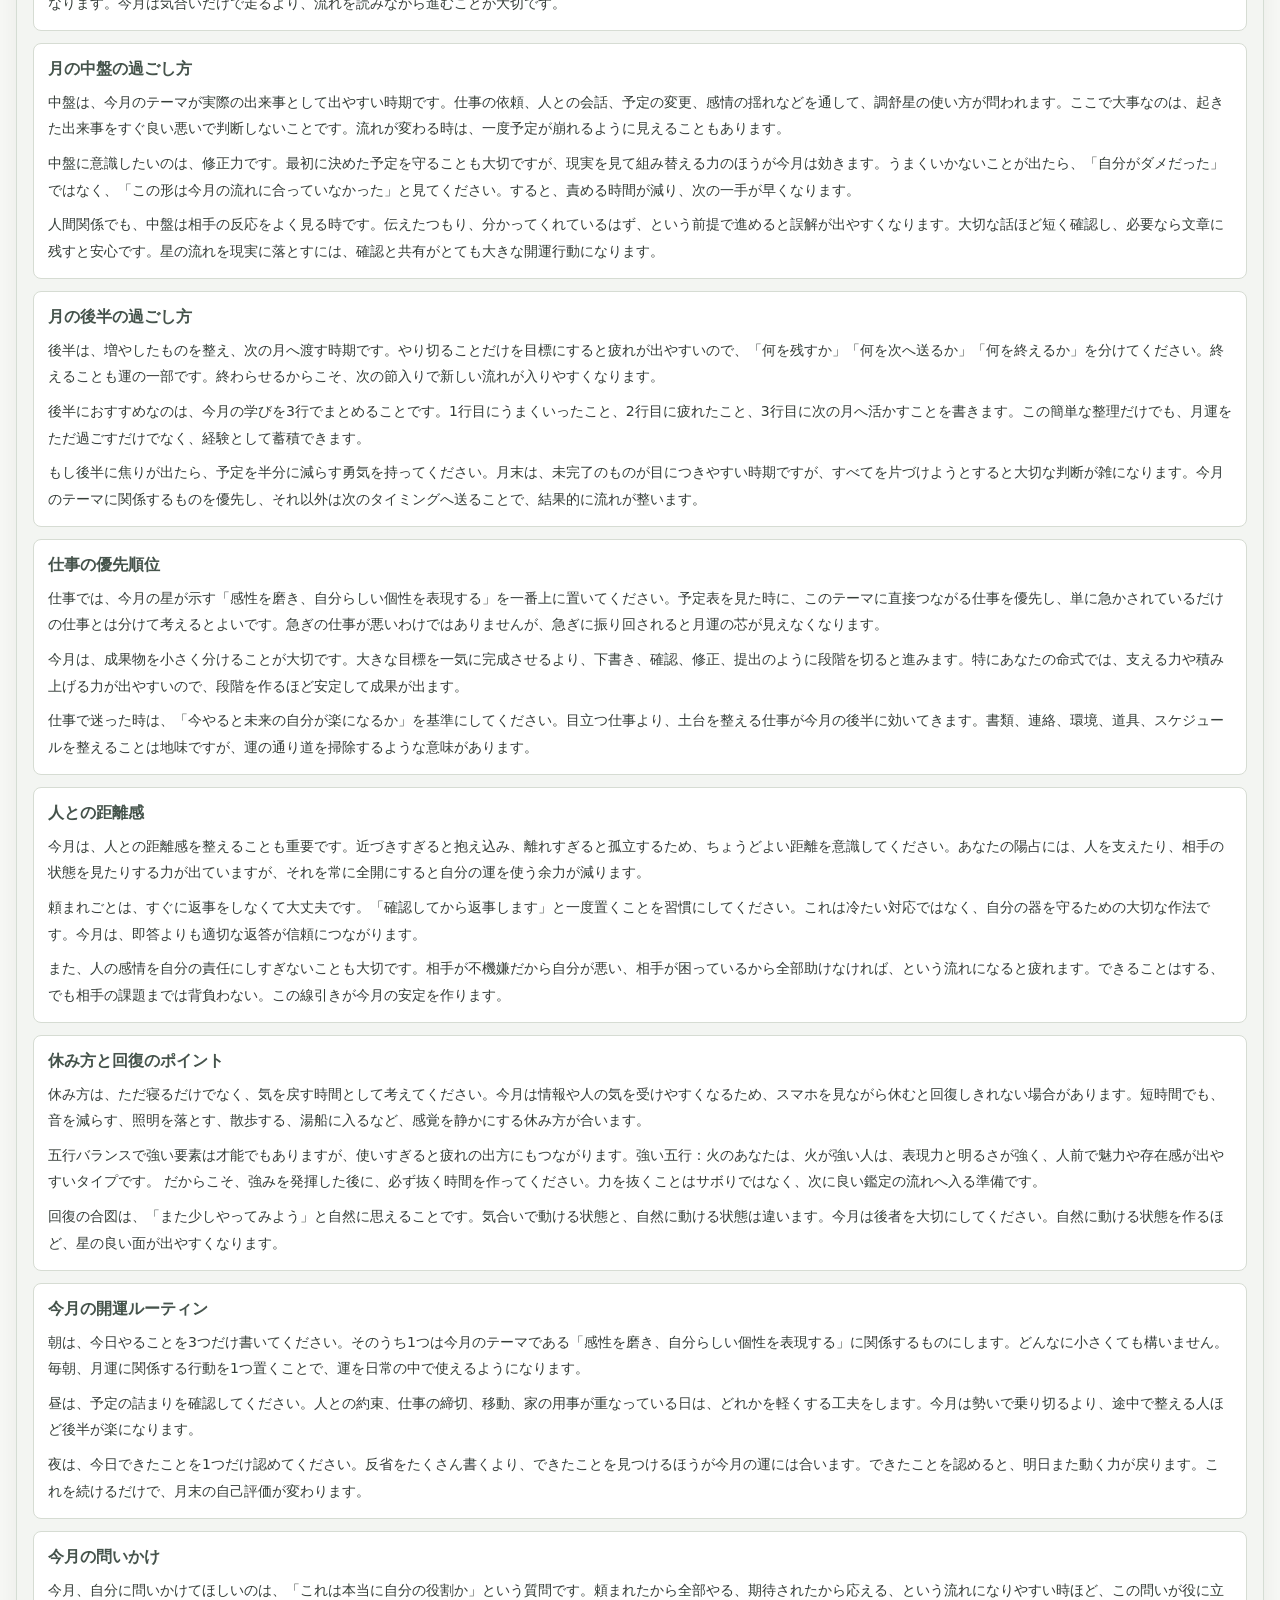
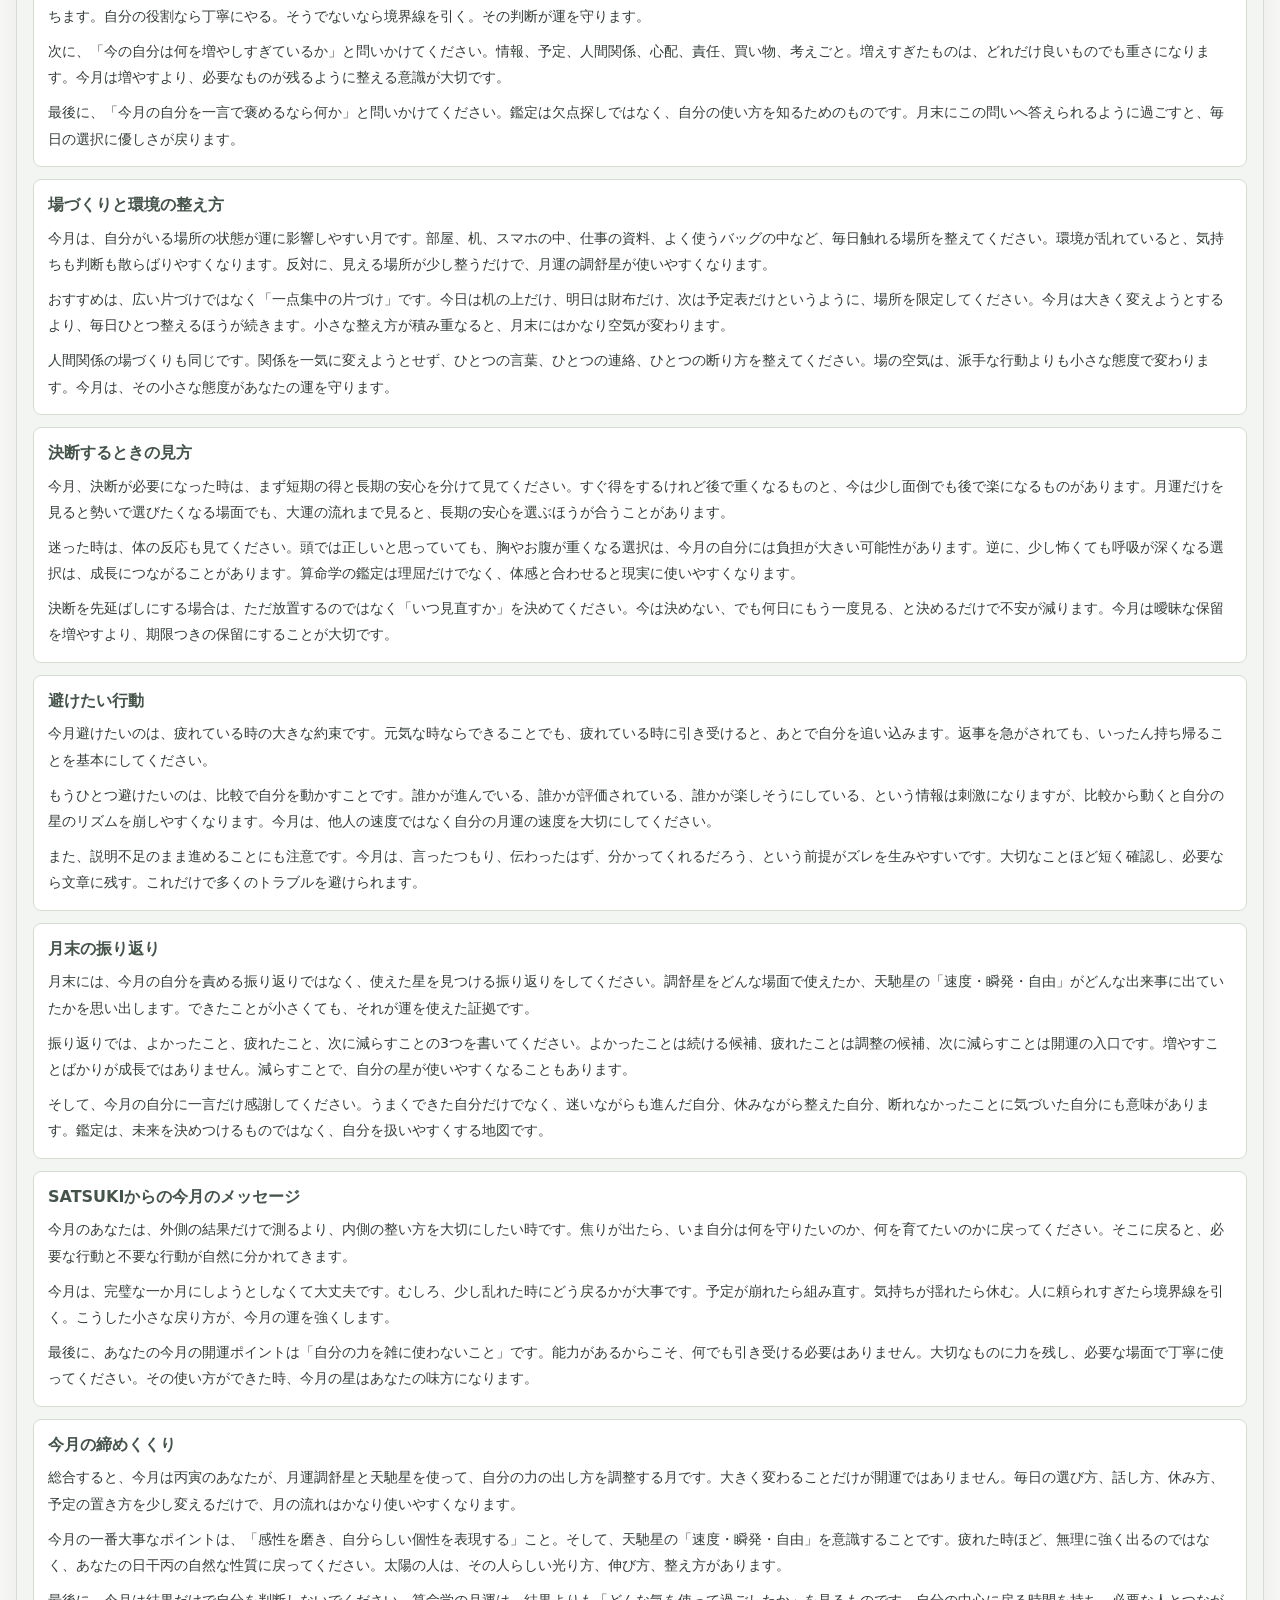
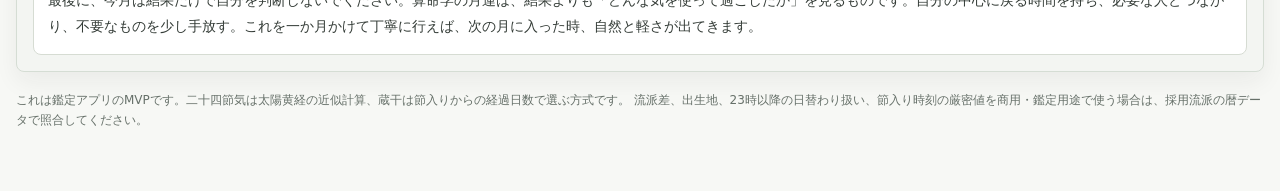
==== commit 8a1dfe50: "Update index.html" ====
--- a/index.html
+++ b/index.html
@@ -5,6 +5,105 @@
   <meta name="viewport" content="width=device-width, initial-scale=1">
   <title>算命学鑑定 by SATSUKI</title>
   <link rel="stylesheet" href="./styles.css">
+  <style>
+  .phase-panel .phase-control {
+    display: flex;
+    gap: 12px;
+    align-items: center;
+    flex-wrap: wrap;
+    margin: 12px 0 18px;
+  }
+
+  .phase-panel select {
+    min-width: 220px;
+    padding: 10px 12px;
+    border: 1px solid rgba(15, 23, 42, .18);
+    border-radius: 10px;
+    background: #fff;
+    font-size: 15px;
+  }
+
+  .phase-detail-grid {
+    display: grid;
+    grid-template-columns: repeat(3, minmax(0, 1fr));
+    gap: 14px;
+  }
+
+  .phase-card {
+    border: 1px solid rgba(15, 23, 42, .12);
+    border-radius: 16px;
+    padding: 14px;
+    background: rgba(255, 255, 255, .72);
+  }
+
+  .phase-card h3 {
+    margin: 0 0 6px;
+    font-size: 16px;
+  }
+
+  .phase-card .phase-area {
+    font-size: 12px;
+    color: #64748b;
+    margin-bottom: 10px;
+    line-height: 1.6;
+  }
+
+  .phase-badges {
+    display: flex;
+    flex-wrap: wrap;
+    gap: 6px;
+    margin: 8px 0 10px;
+  }
+
+  .phase-badge {
+    display: inline-flex;
+    align-items: center;
+    border-radius: 999px;
+    padding: 4px 9px;
+    font-size: 12px;
+    font-weight: 700;
+    background: #e0f2fe;
+    color: #0369a1;
+  }
+
+  .phase-badge.warn {
+    background: #fee2e2;
+    color: #b91c1c;
+  }
+
+  .phase-badge.move {
+    background: #fef3c7;
+    color: #92400e;
+  }
+
+  .phase-badge.good {
+    background: #dcfce7;
+    color: #166534;
+  }
+
+  .phase-card p {
+    margin: 8px 0 0;
+    line-height: 1.7;
+  }
+
+  .phase-table .phase-mini {
+    display: grid;
+    gap: 4px;
+    font-size: 12px;
+    line-height: 1.45;
+  }
+
+  .phase-table .phase-mini strong {
+    display: inline-block;
+    min-width: 42px;
+  }
+
+  @media (max-width: 860px) {
+    .phase-detail-grid {
+      grid-template-columns: 1fr;
+    }
+  }
+</style>
 </head>
 <body>
   <main class="app-shell">
@@ -59,6 +158,7 @@
       <section class="panel" id="bigLuckPanel"></section>
       <section class="panel" id="yearLuckPanel"></section>
       <section class="panel" id="monthLuckPanel"></section>
+      <section class="panel phase-panel" id="phasePanel"></section>
       <section class="panel monthly-guide-panel" id="monthlyGuidePanel"></section>
     </div>
 
@@ -358,6 +458,416 @@
         yearAdvice: "子年・丑年は天中殺年です。新しい大勝負より、準備、整理、土台の作り直しに向く時期です。"
       }
     ];
+    const STEM_ELEMENT_MAP = {
+  甲: "木", 乙: "木",
+  丙: "火", 丁: "火",
+  戊: "土", 己: "土",
+  庚: "金", 辛: "金",
+  壬: "水", 癸: "水"
+};
+
+const CONTROL_ELEMENT = {
+  木: "土",
+  土: "水",
+  水: "火",
+  火: "金",
+  金: "木"
+};
+
+const STEM_COMBINE_PAIRS = [
+  ["甲", "己"],
+  ["乙", "庚"],
+  ["丙", "辛"],
+  ["丁", "壬"],
+  ["戊", "癸"]
+];
+
+const BRANCH_RELATION_PAIRS = {
+  支合: [
+    ["子", "丑"],
+    ["寅", "亥"],
+    ["卯", "戌"],
+    ["辰", "酉"],
+    ["巳", "申"],
+    ["午", "未"]
+  ],
+  対冲: [
+    ["子", "午"],
+    ["丑", "未"],
+    ["寅", "申"],
+    ["卯", "酉"],
+    ["辰", "戌"],
+    ["巳", "亥"]
+  ],
+  害: [
+    ["子", "未"],
+    ["丑", "午"],
+    ["寅", "巳"],
+    ["卯", "辰"],
+    ["申", "亥"],
+    ["酉", "戌"]
+  ],
+  破: [
+    ["子", "酉"],
+    ["丑", "辰"],
+    ["寅", "亥"],
+    ["卯", "午"],
+    ["巳", "申"],
+    ["未", "戌"]
+  ],
+  半会: [
+    ["申", "子"], ["子", "辰"], ["申", "辰"],
+    ["亥", "卯"], ["卯", "未"], ["亥", "未"],
+    ["寅", "午"], ["午", "戌"], ["寅", "戌"],
+    ["巳", "酉"], ["酉", "丑"], ["巳", "丑"]
+  ]
+};
+
+const SANKEI_GROUPS = {
+  庫気刑: ["丑", "未", "戌"],
+  生貴刑: ["寅", "巳", "申"],
+  旺気刑: ["子", "卯"]
+};
+
+const SELF_PUNISH_BRANCHES = ["辰", "午", "酉", "亥"];
+
+const PHASE_READING = {
+  支合: {
+    tone: "good",
+    short: "まとまる・結びつく",
+    text: "穏やかにまとまりやすい関係です。人や物事が自然に結びつき、調整や協力が進みやすくなります。"
+  },
+  半会: {
+    tone: "good",
+    short: "広がる・融合する",
+    text: "物事が広がりやすく、別々だった要素がまとまりやすい関係です。企画、発信、行動を形にしやすい流れです。"
+  },
+  大半会: {
+    tone: "good",
+    short: "強く広がる・現実化",
+    text: "半会に天干の同質性が加わるため、広がりが強く出ます。現実化、拡大、形にする力が強まります。"
+  },
+  対冲: {
+    tone: "move",
+    short: "ぶつかる・切り替わる",
+    text: "ぶつかって動く関係です。予定変更、方向転換、関係性の見直しが起きやすく、古い流れを切り替える作用があります。"
+  },
+  天剋地冲: {
+    tone: "warn",
+    short: "大きな衝突・転換",
+    text: "天干も地支も強くぶつかる関係です。大きな変更、衝突、分離、方向転換が起きやすいため、勢いだけの決断は慎重に扱います。"
+  },
+  納音: {
+    tone: "move",
+    short: "同質のまま反転する",
+    text: "同じ天干で地支が冲する関係です。同じテーマの中で方向が反転しやすく、内側の矛盾や切り替えが表面化しやすくなります。"
+  },
+  害: {
+    tone: "warn",
+    short: "違和感・内側のズレ",
+    text: "表面上は進んでいても、内側に違和感やズレが出やすい関係です。無理に押し切らず、体調や気持ちのサインを見ます。"
+  },
+  破: {
+    tone: "move",
+    short: "小さな破れ・予定変更",
+    text: "小さな破れや予定変更が出やすい関係です。大きな崩壊というより、細かなズレを早めに修正する意識が大切です。"
+  },
+  庫気刑: {
+    tone: "warn",
+    short: "蓄積した違和感・上下関係",
+    text: "溜まっていたものが表に出やすい刑です。上司、先生、師匠、古い関係、過去からの課題がテーマになりやすいです。"
+  },
+  生貴刑: {
+    tone: "warn",
+    short: "勢いの摩擦・動きすぎ注意",
+    text: "勢いが強くなり、動きながら摩擦が起きやすい刑です。焦り、衝動、急な判断には注意が必要です。"
+  },
+  旺気刑: {
+    tone: "warn",
+    short: "こだわり・感情の摩擦",
+    text: "気持ちやこだわりが強く出やすい刑です。正しさを押し通すより、相手との温度差を見ることが大切です。"
+  },
+  自刑: {
+    tone: "warn",
+    short: "自分の中で葛藤する",
+    text: "外側よりも、自分の中で考えすぎたり、同じテーマを反復しやすい関係です。結論を急がず整理に使うとよいです。"
+  },
+  干合: {
+    tone: "good",
+    short: "テーマが結びつく",
+    text: "天干同士が結びつく関係です。人との縁、役割、テーマの結びつきが起きやすくなります。"
+  }
+};
+
+const PILLAR_SCOPE = {
+  day: {
+    label: "日干支",
+    area: "自分・身体・本音・配偶者・身内・プライベート",
+    advice: "ここに位相法が出る時は、自分の体感、健康、近い関係に出やすいです。"
+  },
+  month: {
+    label: "月干支",
+    area: "仕事・社会・所属・現実活動・家系・目上",
+    advice: "ここに位相法が出る時は、仕事、所属、社会的な関係に出やすいです。"
+  },
+  year: {
+    label: "年干支",
+    area: "親・上司・先生・師匠・外部環境・世間",
+    advice: "ここに位相法が出る時は、目上、先生、外側の環境との関係に出やすいです。"
+  }
+};
+
+function hasUnorderedPair(pairs, a, b) {
+  return pairs.some(([x, y]) => (x === a && y === b) || (x === b && y === a));
+}
+
+function sameStem(a, b) {
+  return a === b;
+}
+
+function stemControls(a, b) {
+  const elementA = STEM_ELEMENT_MAP[a];
+  const elementB = STEM_ELEMENT_MAP[b];
+  return CONTROL_ELEMENT[elementA] === elementB;
+}
+
+function isStemControlRelation(a, b) {
+  return stemControls(a, b) || stemControls(b, a);
+}
+
+function isStemCombine(a, b) {
+  return hasUnorderedPair(STEM_COMBINE_PAIRS, a, b);
+}
+
+function isInSameGroup(group, a, b) {
+  return group.includes(a) && group.includes(b) && a !== b;
+}
+
+function natalPillars(chart) {
+  return [
+    { key: "day", ...PILLAR_SCOPE.day, pillar: chart.day },
+    { key: "month", ...PILLAR_SCOPE.month, pillar: chart.month },
+    { key: "year", ...PILLAR_SCOPE.year, pillar: chart.year }
+  ];
+}
+
+function phaseRelations(transit, natal) {
+  const relations = [];
+  const tStem = transit.stem;
+  const nStem = natal.stem;
+  const tBranch = transit.branch;
+  const nBranch = natal.branch;
+
+  const hasCh冲 = hasUnorderedPair(BRANCH_RELATION_PAIRS.対冲, tBranch, nBranch);
+  const hasHalf = hasUnorderedPair(BRANCH_RELATION_PAIRS.半会, tBranch, nBranch);
+
+  if (hasCh冲 && isStemControlRelation(tStem, nStem)) {
+    relations.push("天剋地冲");
+  }
+
+  if (hasCh冲 && sameStem(tStem, nStem)) {
+    relations.push("納音");
+  }
+
+  if (hasHalf && sameStem(tStem, nStem)) {
+    relations.push("大半会");
+  } else if (hasHalf) {
+    relations.push("半会");
+  }
+
+  if (hasUnorderedPair(BRANCH_RELATION_PAIRS.支合, tBranch, nBranch)) {
+    relations.push("支合");
+  }
+
+  if (hasCh冲) {
+    relations.push("対冲");
+  }
+
+  if (hasUnorderedPair(BRANCH_RELATION_PAIRS.害, tBranch, nBranch)) {
+    relations.push("害");
+  }
+
+  if (hasUnorderedPair(BRANCH_RELATION_PAIRS.破, tBranch, nBranch)) {
+    relations.push("破");
+  }
+
+  if (tBranch === nBranch && SELF_PUNISH_BRANCHES.includes(tBranch)) {
+    relations.push("自刑");
+  }
+
+  Object.entries(SANKEI_GROUPS).forEach(([name, group]) => {
+    if (isInSameGroup(group, tBranch, nBranch)) {
+      relations.push(name);
+    }
+  });
+
+  if (isStemCombine(tStem, nStem)) {
+    relations.push("干合");
+  }
+
+  return [...new Set(relations)];
+}
+
+function relationBadges(relations) {
+  if (!relations.length) {
+    return `<span class="phase-badge">通常</span>`;
+  }
+
+  return relations.map((name) => {
+    const reading = PHASE_READING[name] || { tone: "", short: "" };
+    return `<span class="phase-badge ${reading.tone || ""}">${name}</span>`;
+  }).join("");
+}
+
+function relationText(relations) {
+  if (!relations.length) {
+    return "大きな位相法は出ていません。通常運転で、星のテーマをそのまま使いやすい月です。";
+  }
+
+  return relations.map((name) => {
+    const reading = PHASE_READING[name];
+    return reading ? `【${name}】${reading.text}` : `【${name}】この関係が出ています。`;
+  }).join("");
+}
+
+function phaseScore(relations) {
+  if (!relations.length) return 0;
+  return relations.reduce((score, name) => {
+    if (["支合", "半会", "大半会", "干合"].includes(name)) return score + 1;
+    if (["対冲", "破", "納音"].includes(name)) return score + 2;
+    if (["害", "天剋地冲", "庫気刑", "生貴刑", "旺気刑", "自刑"].includes(name)) return score + 3;
+    return score + 1;
+  }, 0);
+}
+
+function phaseSummaryForLuck(chart, luck) {
+  return natalPillars(chart).map((item) => {
+    const relations = phaseRelations(luck, item.pillar);
+    return {
+      ...item,
+      relations,
+      score: phaseScore(relations)
+    };
+  });
+}
+
+function monthLabelForLuck(luck) {
+  const date = api.toJstParts(luck.start);
+  return `${date.year}年${date.month}月`;
+}
+
+function luckDateRange(luck) {
+  const start = api.formatJst(luck.start, false);
+  if (!luck.end) return `${start}〜次の節入り`;
+  const end = api.formatJst(new Date(luck.end.getTime() - 24 * 60 * 60 * 1000), false);
+  return `${start}〜${end}`;
+}
+
+function monthPhaseHeadline(chart, luck) {
+  const summaries = phaseSummaryForLuck(chart, luck);
+  const allRelations = summaries.flatMap((item) => item.relations);
+
+  if (isTenchusatsuLuck(tenchusatsuForChart(chart), luck)) {
+    return "月天中殺。大きな決断より、整理・観察・内面の調整を優先。";
+  }
+
+  if (allRelations.includes("天剋地冲")) {
+    return "大きな切り替え運。衝突や方向転換を、次の設計に変える月。";
+  }
+
+  if (allRelations.includes("庫気刑")) {
+    return "蓄積した違和感が出やすい月。目上・古い関係・責任範囲を見直す。";
+  }
+
+  if (allRelations.includes("対冲")) {
+    return "切り替え運。予定変更や分離を通じて、流れが変わりやすい月。";
+  }
+
+  if (allRelations.includes("大半会") || allRelations.includes("半会")) {
+    return "広がり運。企画・発信・人との連携を形にしやすい月。";
+  }
+
+  if (allRelations.includes("支合")) {
+    return "調整運。人や物事がまとまりやすく、関係を整える月。";
+  }
+
+  return "通常運。星のテーマをそのまま使い、日常を整える月。";
+}
+
+function renderPhasePanel(chart) {
+  const monthOptions = chart.monthLucks.map((luck, index) => {
+    const label = `${monthLabelForLuck(luck)} ${luck.label} ${luck.tenStar}/${luck.lifeStar.name}`;
+    return `<option value="${index}">${label}</option>`;
+  }).join("");
+
+  $("#phasePanel").innerHTML = `
+    <div class="panel-header">
+      <h2>位相法 月別詳細</h2>
+      <span class="meta">日干支・月干支・年干支への作用</span>
+    </div>
+    <p class="panel-note">
+      巡ってきた月運の干支が、宿命の「日干支・月干支・年干支」にどう作用するかを見ます。
+      日干支は自分や身体、月干支は仕事や社会、年干支は親・上司・先生・外部環境に出やすい場所です。
+    </p>
+    <div class="phase-control">
+      <label class="field">
+        <span>月を選択</span>
+        <select id="phaseMonthSelect">${monthOptions}</select>
+      </label>
+    </div>
+    <div id="phaseDetail"></div>
+  `;
+
+  const select = $("#phaseMonthSelect");
+
+  function updateDetail() {
+    const luck = chart.monthLucks[Number(select.value)];
+    const summaries = phaseSummaryForLuck(chart, luck);
+    const tenchusatsu = tenchusatsuForChart(chart);
+    const isTenchu = isTenchusatsuLuck(tenchusatsu, luck);
+
+    $("#phaseDetail").innerHTML = `
+      <div class="monthly-guide-lead">
+        <strong>${monthLabelForLuck(luck)}｜${luck.label}｜${luck.tenStar} / ${luck.lifeStar.name}</strong>
+        <span>${luckDateRange(luck)}</span>
+      </div>
+
+      <div class="balance-reading">
+        <div class="balance-reading-title">${monthPhaseHeadline(chart, luck)}</div>
+        <p>
+          ${isTenchu ? `この月は${tenchusatsu.name}の月天中殺です。大きく取りに行くより、整理・奉仕・学び・休息・内面調整に使うと安定します。` : themeForLuck(luck, "month")}
+        </p>
+      </div>
+
+      <div class="phase-detail-grid">
+        ${summaries.map((item) => `
+          <article class="phase-card">
+            <h3>${item.label}：${item.pillar.label}</h3>
+            <div class="phase-area">${item.area}</div>
+            <div class="phase-badges">${relationBadges(item.relations)}</div>
+            <p>${relationText(item.relations)}</p>
+            <p><strong>読み方：</strong>${item.advice}</p>
+          </article>
+        `).join("")}
+      </div>
+    `;
+  }
+
+  select.addEventListener("change", updateDetail);
+
+  const now = new Date();
+  const activeIndex = chart.monthLucks.findIndex((luck) => {
+    const start = luck.start.getTime();
+    const end = luck.end ? luck.end.getTime() : Infinity;
+    return now.getTime() >= start && now.getTime() < end;
+  });
+
+  if (activeIndex >= 0) {
+    select.value = String(activeIndex);
+  }
+
+  updateDetail();
+}
 
     function readingFor(starName) {
       return TEN_STAR_READING[starName] || LIFE_STAGE_READING[starName] || { words: "", text: "" };
@@ -980,43 +1490,86 @@
       `;
     }
 
-    function renderMonthLuck(chart) {
-      $("#monthLuckPanel").innerHTML = `
-        <div class="panel-header">
-          <h2>月運</h2>
-          <span class="meta">${chart.targetYear}年の節月</span>
-        </div>
-        <div class="table-wrap">
-          <table class="theme-table month-theme-table">
-            <thead><tr><th>日付</th><th>テーマ</th></tr></thead>
-            <tbody>
-              ${chart.monthLucks.map((luck) => `
-                <tr>
-                  <td>${api.formatJst(luck.start, false)}</td>
-                  <td class="theme-cell">
-                    <div class="theme-stars">${luck.tenStar} / ${luck.lifeStar.name}</div>
-                    ${themeForLuck(luck, "month")}
-                  </td>
-                </tr>
-              `).join("")}
-            </tbody>
-          </table>
-        </div>
-      `;
-    }
-
-    function renderAll(chart) {
-      renderSummary(chart);
-      renderDayPillarReading(chart);
-      renderTenchusatsu(chart);
-      renderYin(chart);
-      renderYang(chart);
-      renderBalance(chart);
-      renderBigLuck(chart);
-      renderYearLuck(chart);
-      renderMonthLuck(chart);
-      renderMonthlyGuide(chart);
-    }
+   function renderMonthLuck(chart) {
+  const tenchusatsu = tenchusatsuForChart(chart);
+
+  $("#monthLuckPanel").innerHTML = `
+    <div class="panel-header">
+      <h2>月運</h2>
+      <span class="meta">${chart.targetYear}年の節月 / 位相法つき</span>
+    </div>
+    <div class="table-wrap">
+      <table class="theme-table month-theme-table phase-table">
+        <thead>
+          <tr>
+            <th>節入り</th>
+            <th>月運</th>
+            <th>日干支への作用</th>
+            <th>月干支への作用</th>
+            <th>年干支への作用</th>
+            <th>テーマ</th>
+          </tr>
+        </thead>
+        <tbody>
+          ${chart.monthLucks.map((luck) => {
+            const summaries = phaseSummaryForLuck(chart, luck);
+            const day = summaries.find((item) => item.key === "day");
+            const month = summaries.find((item) => item.key === "month");
+            const year = summaries.find((item) => item.key === "year");
+            const isTenchu = isTenchusatsuLuck(tenchusatsu, luck);
+
+            return `
+              <tr class="${isTenchu ? "is-tenchusatsu-year" : ""}">
+                <td>${api.formatJst(luck.start, false)}</td>
+                <td class="star-cell">
+                  <strong>${luck.label}</strong>
+                  <span>${luck.tenStar} / ${luck.lifeStar.name}</span>
+                  ${isTenchu ? `<span class="tenchu-badge">月天中殺</span>` : ""}
+                </td>
+                <td class="theme-cell">
+                  <div class="phase-mini">
+                    <div><strong>${chart.day.label}</strong>${relationBadges(day.relations)}</div>
+                    <span>${day.relations.length ? day.relations.join("・") : "通常"}</span>
+                  </div>
+                </td>
+                <td class="theme-cell">
+                  <div class="phase-mini">
+                    <div><strong>${chart.month.label}</strong>${relationBadges(month.relations)}</div>
+                    <span>${month.relations.length ? month.relations.join("・") : "通常"}</span>
+                  </div>
+                </td>
+                <td class="theme-cell">
+                  <div class="phase-mini">
+                    <div><strong>${chart.year.label}</strong>${relationBadges(year.relations)}</div>
+                    <span>${year.relations.length ? year.relations.join("・") : "通常"}</span>
+                  </div>
+                </td>
+                <td class="theme-cell">
+                  <div class="theme-stars">${monthPhaseHeadline(chart, luck)}</div>
+                  ${isTenchu ? tenchusatsu.yearAdvice : themeForLuck(luck, "month")}
+                </td>
+              </tr>
+            `;
+          }).join("")}
+        </tbody>
+      </table>
+    </div>
+  `;
+}
+
+  function renderAll(chart) {
+  renderSummary(chart);
+  renderDayPillarReading(chart);
+  renderTenchusatsu(chart);
+  renderYin(chart);
+  renderYang(chart);
+  renderBalance(chart);
+  renderBigLuck(chart);
+  renderYearLuck(chart);
+  renderMonthLuck(chart);
+  renderPhasePanel(chart);
+  renderMonthlyGuide(chart);
+}
 
     function calculateFromForm() {
       const errorBox = $("#errorBox");
